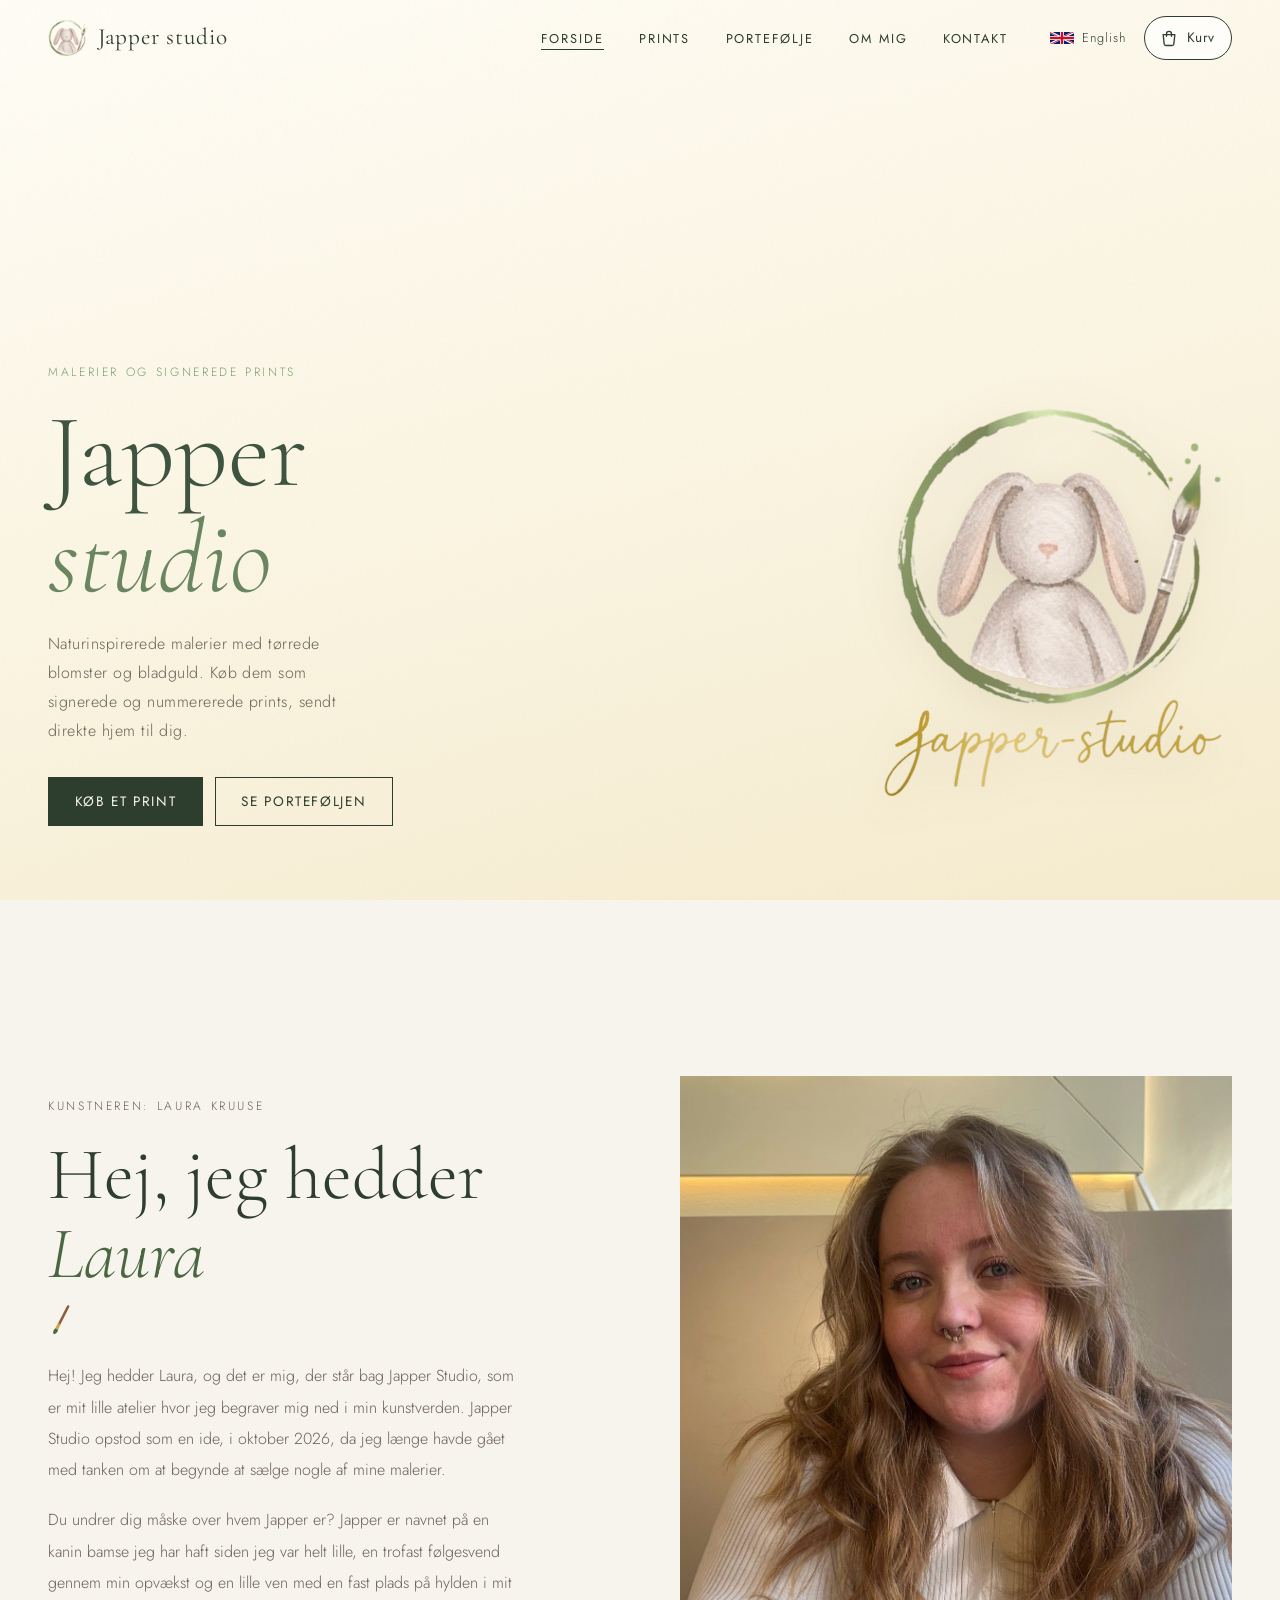
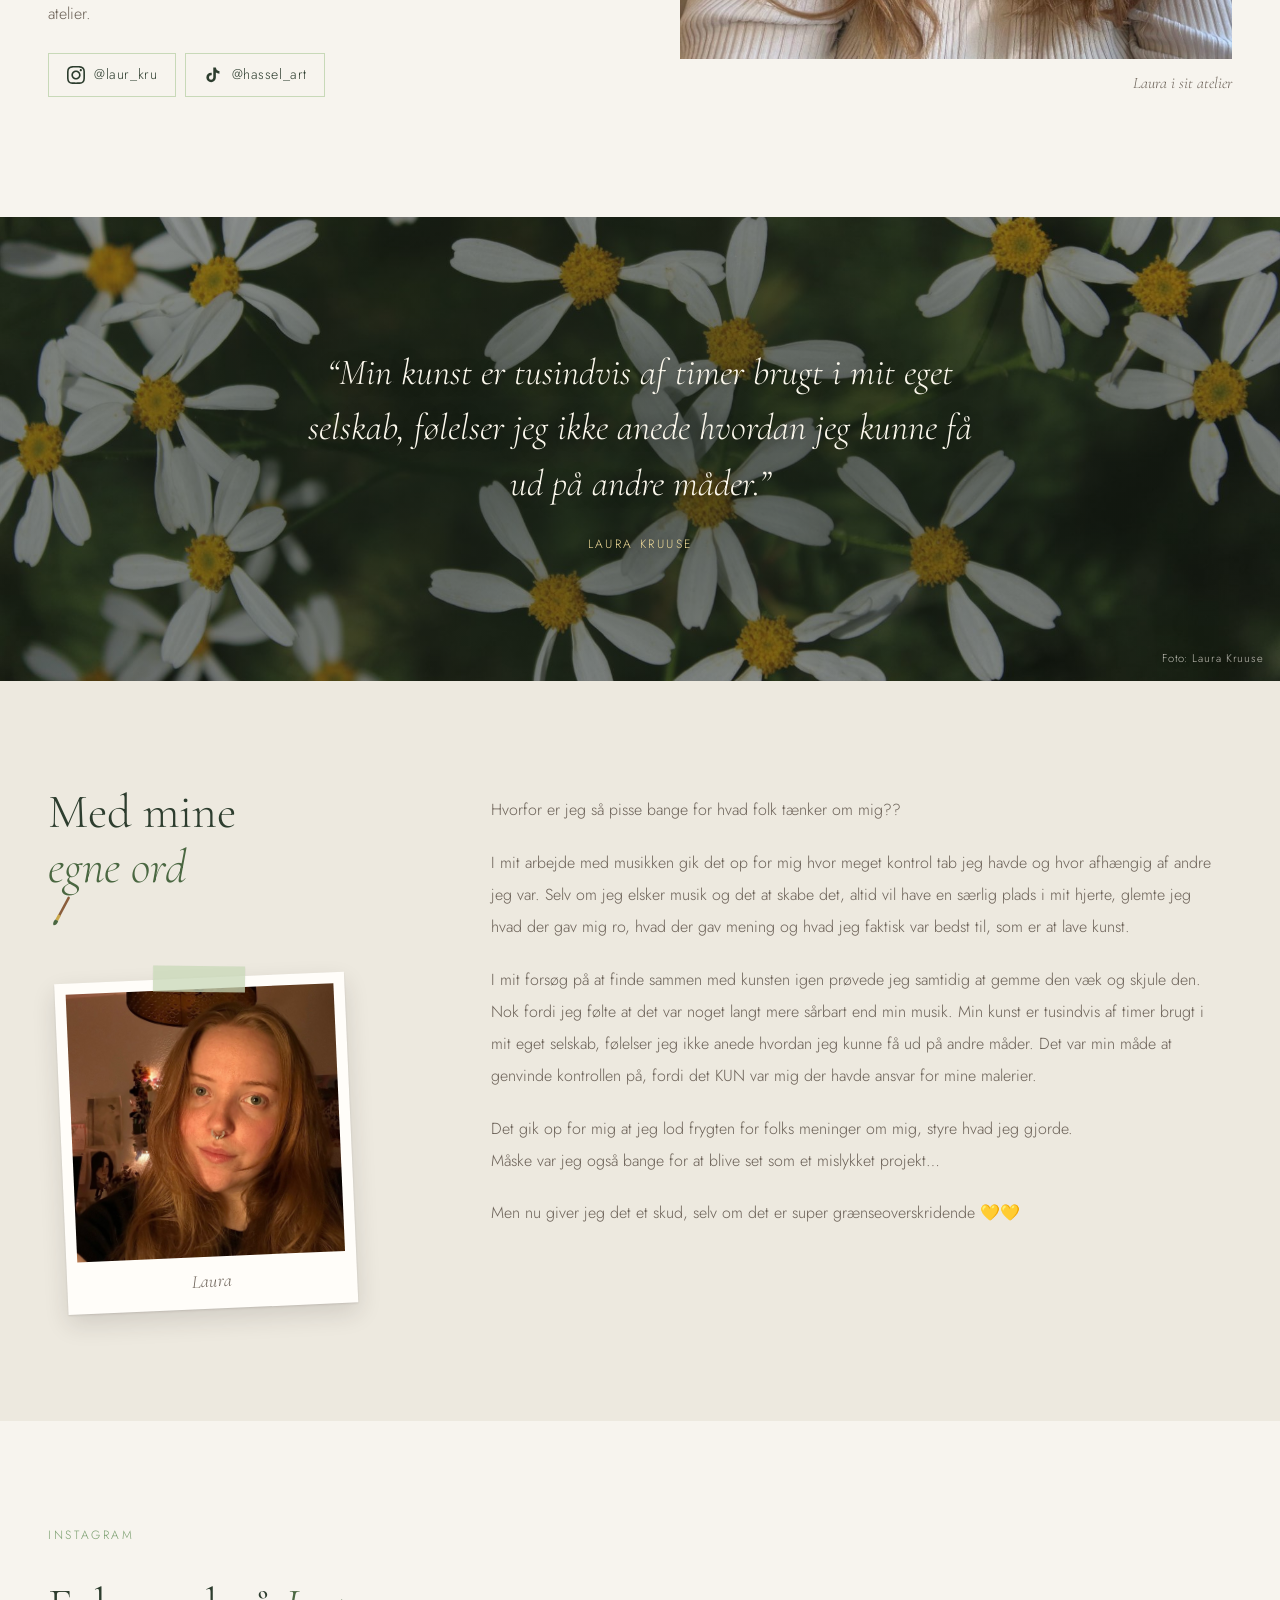
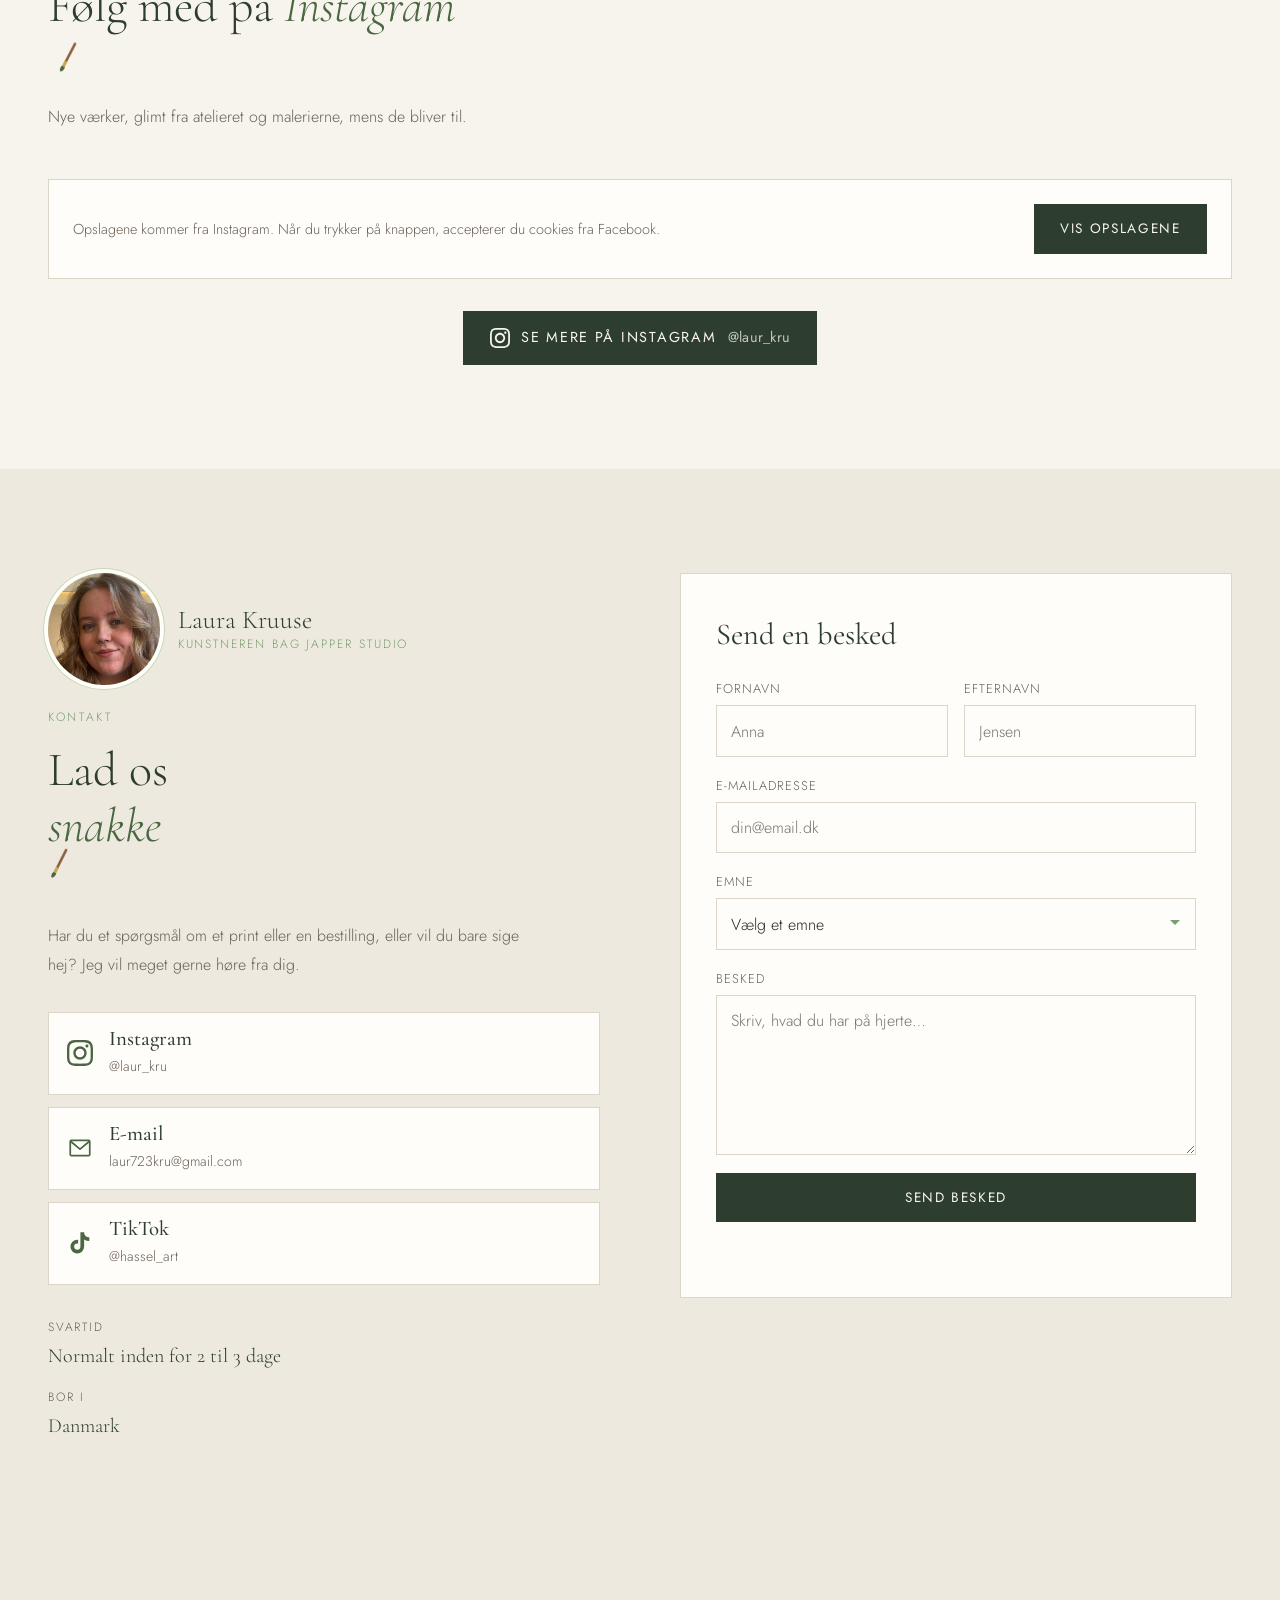
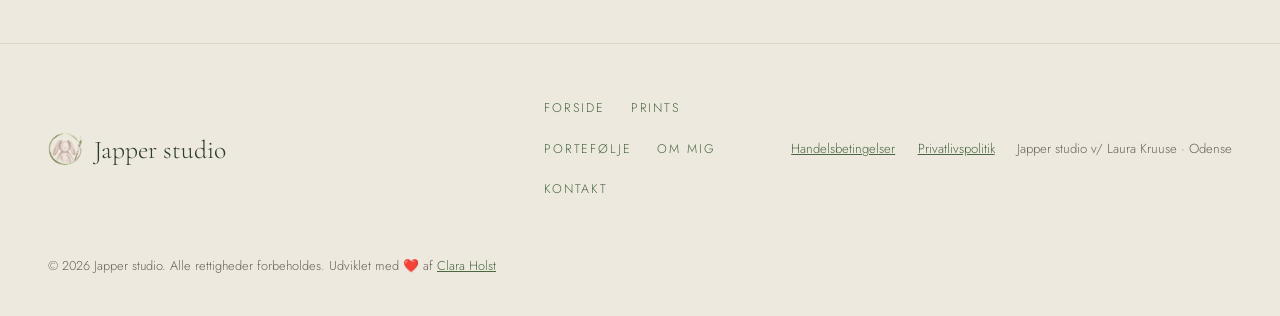
==== index.html @ d6897707 "email error handling" ====
<!DOCTYPE html>
<html lang="da">
<head>
  <meta charset="UTF-8">
  <meta name="viewport" content="width=device-width, initial-scale=1, viewport-fit=cover">
  <meta name="color-scheme" content="light only">
  <meta name="theme-color" content="#f7f4ee">
  <title>Japper studio | Malerier og prints</title>
  <meta name="description" content="Japper studio: malerier af Laura Kruuse. Køb et signeret og nummereret print i 50 × 70 cm.">
  <link rel="preconnect" href="https://fonts.googleapis.com">
  <link rel="preconnect" href="https://fonts.gstatic.com" crossorigin>
  <link href="https://fonts.googleapis.com/css2?family=Cormorant+Garamond:ital,wght@0,300;0,400;0,500;1,300;1,400&family=Jost:wght@300;400;500&display=swap" rel="stylesheet">
  <link rel="icon" type="image/png" sizes="32x32" href="images/general/favicon-32.png">
  <link rel="icon" type="image/png" sizes="192x192" href="images/general/favicon-192.png">
  <link rel="apple-touch-icon" href="images/general/apple-touch-icon.png">
  <link rel="stylesheet" href="css/style.css?v=20261124f">
  <script>
    // Parts that used to be on the front page now have their own page: send old links there
    (() => {
      const h = location.hash;
      if (h === "#prints" || h === "#soon") location.replace("prints.html" + (h === "#soon" ? h : ""));
      else if (/^#print-/.test(h)) location.replace("prints.html" + h);
      else if (h === "#atelier" || h === "#museet") location.replace("museum.html");
    })();
  </script>
</head>
<body data-title="meta.home">

<header class="site-nav on-hero">
  <div class="nav-inner">
    <a href="index.html#top" class="nav-logo"><img src="images/general/favicon-192.png" width="40" height="40" alt="">Japper studio</a>
    <nav data-i18n-aria="nav.main" aria-label="Hovedmenu">
      <ul class="nav-links" id="navLinks">
        <li><a href="index.html#top" aria-current="page" data-i18n="nav.home">Forside</a></li>
        <li data-auction><a href="auction.html" data-i18n="nav.auction">Auktion</a></li>
        <li><a href="prints.html" data-i18n="nav.prints">Prints</a></li>
        <li><a href="museum.html" data-i18n="nav.museum">Portefølje</a></li>
        <li><a href="index.html#om-mig" data-i18n="nav.about">Om mig</a></li>
        <li><a href="index.html#kontakt" data-i18n="nav.contact">Kontakt</a></li>
      </ul>
    </nav>
    <button class="lang-btn" type="button" aria-label="Switch to English"><span class="lang-short">EN</span></button>
    <button class="basket-btn" type="button" aria-haspopup="dialog"><span class="label" data-i18n="nav.basket">Kurv</span><span class="count">0</span><span class="sr-only" data-i18n="nav.items">varer i kurven</span></button>
    <button class="nav-toggle" type="button" aria-controls="navLinks" aria-expanded="false" data-i18n-aria="nav.menu" aria-label="Menu"><span></span><span></span><span></span></button>
  </div>
</header>

<main>
  <section class="hero" id="top">
    <div class="hero-bg"></div>
    <div class="wrap hero-content">
      <div class="hero-text">
      <p class="eyebrow" data-i18n="home.eyebrow">Malerier og signerede prints</p>
      <h1 class="hero-title">Japper<br><em>studio</em></h1>
      <p class="hero-sub" data-i18n="home.sub">Naturinspirerede malerier med tørrede blomster og bladguld. Tag et signeret print med hjem.</p>
      <div class="hero-actions">
        <a class="btn light" href="prints.html" data-i18n="home.ctaPrints">Køb et print</a>
        <a class="btn line" href="auction.html" data-auction data-i18n="home.ctaAuction">Se auktionen</a>
        <a class="btn line" href="museum.html" data-i18n="home.ctaMuseum">Se porteføljen</a>
      </div>
      <p class="hero-price" id="hero-price"></p>
      </div>
      <img class="hero-logo" src="images/general/japper-logo-hero-1040.png" srcset="images/general/japper-logo-hero-560.png 560w, images/general/japper-logo-hero-1040.png 1040w" sizes="(min-width: 900px) 400px, 180px" width="1040" height="1184" alt="Japper studio" fetchpriority="high">
    </div>
  </section>

  <section class="block tint" aria-labelledby="teaser-eyebrow" data-auction>
    <div class="wrap">
      <p class="eyebrow" id="teaser-eyebrow" data-i18n="teaser.eyebrow">Auktion</p>
      <div class="teaser" id="teaser"><p class="lede">…</p></div>
    </div>
  </section>

  <!-- The prints shop, "Processen" and "Kommer snart" are on prints.html; the sketches hang in museum.html -->

  <!-- About me -->
  <section class="block" id="om-mig" aria-labelledby="about-h">
    <div class="wrap about-hero">
      <div class="reveal">
        <p class="eyebrow" data-i18n="about.eyebrow">Kunstneren: Laura Kruuse</p>
        <h2 class="h-display" id="about-h" data-i18n-html="about.h">Hej, jeg hedder<br><em>Laura</em></h2>
        <p data-i18n="about.p1">Hej! Jeg hedder Laura, og det er mig, der står bag Japper Studio.</p>
        <p data-i18n="about.p2">Du undrer dig måske over hvem Japper er?</p>
        <div class="social-row" data-auto></div>
      </div>
      <figure class="reveal">
        <div class="art"><img src="images/general/laura.jpg" width="1400" height="1230" alt="Laura Kruuse" loading="lazy" decoding="async" onerror="this.parentNode.classList.add('noimg')"><div class="ph">Laura</div></div>
        <figcaption data-i18n="about.caption">Laura i sit atelier</figcaption>
      </figure>
    </div>
  </section>

  <div class="pull-quote has-photo">
    <img class="pq-photo" src="images/general/flowers-b-2000.jpg" srcset="images/general/flowers-b-1000.jpg 1000w, images/general/flowers-b-2000.jpg 2000w" sizes="100vw" width="2000" height="1333" alt="" loading="lazy" decoding="async">
    <div class="wrap">
      <blockquote><span data-i18n="quote"></span><cite>Laura Kruuse</cite></blockquote>
    </div>
    <p class="pq-credit" data-i18n="quote.photo">Foto: Laura Kruuse</p>
  </div>

  <section class="block tint">
    <div class="wrap story-grid reveal">
      <div class="story-side">
        <h2 class="h-section" data-i18n-html="story.h">Med mine<br><em>egne ord</em></h2>
        <figure class="story-photo">
          <img src="images/general/pfp%20laura.jpg" width="1080" height="1080" alt="Laura Kruuse" loading="lazy" decoding="async">
          <figcaption>Laura</figcaption>
        </figure>
      </div>
      <div class="story">
        <p data-i18n="story.p1"></p>
        <p data-i18n="story.p2"></p>
        <p data-i18n="story.p3"></p>
        <p data-i18n-html="story.p4"></p>
        <p data-i18n="story.p5"></p>
      </div>
    </div>
  </section>

  <!-- Instagram carousel. Nothing is loaded from Instagram until the visitor says yes. -->
  <section class="block" id="instagram" aria-labelledby="ig-h">
    <div class="wrap">
      <div class="sec-head">
        <p class="eyebrow">Instagram</p>
        <h2 class="h-section" id="ig-h" data-i18n-html="ig.h">Følg med på <em>Instagram</em></h2>
        <p class="lede" data-i18n="ig.p">Nye værker, glimt fra atelieret og malerierne, mens de bliver til.</p>
      </div>
      <div class="ig-gate" id="ig-gate">
        <p data-i18n="ig.gate">Opslagene kommer fra Instagram. Når du trykker på knappen, accepterer du cookies fra Facebook.</p>
        <button class="btn" type="button" id="ig-load" data-i18n="ig.load">Vis opslagene</button>
      </div>
      <div class="ig-carousel" id="ig-carousel" hidden>
        <button class="ig-nav prev" type="button" data-ig="-1" data-i18n-aria="museum.prev" aria-label="Forrige"><svg viewBox="0 0 24 24" fill="none" stroke="currentColor" stroke-width="2" aria-hidden="true"><path d="m15 5-7 7 7 7"/></svg></button>
        <div class="ig-track" id="ig-track" tabindex="0"></div>
        <button class="ig-nav next" type="button" data-ig="1" data-i18n-aria="museum.next" aria-label="Næste"><svg viewBox="0 0 24 24" fill="none" stroke="currentColor" stroke-width="2" aria-hidden="true"><path d="m9 5 7 7-7 7"/></svg></button>
      </div>
      <!-- Shown instead of the carousel when the browser or an ad blocker stops Instagram -->
      <div class="ig-gate" id="ig-blocked" hidden>
        <p data-i18n="ig.blocked">Opslagene kunne ikke vises her, fordi din browser eller en annonceblokering stopper indhold fra Instagram. Du kan se dem direkte på Instagram.</p>
      </div>
      <div class="ig-profile"><a class="btn ig-btn" id="ig-profile" href="#" target="_blank" rel="noopener"></a></div>
    </div>
  </section>

  <!-- Contact -->
  <section class="block tint" id="kontakt" aria-labelledby="contact-h">
    <div class="wrap contact-grid">
      <div>
        <div class="contact-person">
          <img class="avatar" src="images/general/laura-avatar.jpg" width="400" height="400" alt="Laura Kruuse" loading="lazy">
          <p class="contact-name">Laura Kruuse<span data-i18n="contact.role">Kunstneren bag Japper studio</span></p>
        </div>
        <p class="eyebrow" data-i18n="contact.eyebrow">Kontakt</p>
        <h2 class="h-section" id="contact-h" data-i18n-html="contact.h">Lad os<br><em>snakke</em></h2>
        <p class="lede" style="margin:1.2rem 0 2rem" data-i18n="contact.p">Har du et spørgsmål om et print eller en bestilling, eller vil du bare sige hej? Jeg vil meget gerne høre fra dig.</p>
        <div class="contact-links" id="contact-links"></div>
        <dl class="facts">
          <div><dt data-i18n="contact.response">Svartid</dt><dd data-i18n="contact.responseV">Normalt inden for 2 til 3 dage</dd></div>
          <div><dt data-i18n="contact.based">Bor i</dt><dd data-i18n="contact.basedV">Danmark</dd></div>
        </dl>
      </div>

      <div>
        <form class="contact-form" id="contact-form" novalidate>
          <h3 class="form-title" data-i18n="form.h">Send en besked</h3>
          <div class="row-2">
            <label class="field"><span data-i18n="form.fname">Fornavn</span><input name="fname" autocomplete="given-name" data-i18n-ph="form.fnamePh" placeholder="Anna" required></label>
            <label class="field"><span data-i18n="form.lname">Efternavn</span><input name="lname" autocomplete="family-name" data-i18n-ph="form.lnamePh" placeholder="Jensen"></label>
          </div>
          <label class="field"><span data-i18n="form.email">E-mailadresse</span><input name="email" type="email" inputmode="email" autocomplete="email" data-i18n-ph="email.ph" placeholder="din@email.dk" required></label>
          <label class="field"><span data-i18n="form.subject">Emne</span>
            <span class="select-wrap"><select name="subject">
              <option value="" data-i18n="form.pick">Vælg et emne</option>
              <option value="print" data-i18n="form.print">Spørgsmål om et print</option>
              <option value="auction" data-auction data-i18n="form.auction">Spørgsmål om en auktion</option>
              <option value="commission" data-i18n="form.commission">Bestilling af et værk</option>
              <option value="collab" data-i18n="form.collab">Samarbejde</option>
              <option value="other" data-i18n="form.other">Andet</option>
            </select></span>
          </label>
          <label class="field"><span data-i18n="form.message">Besked</span><textarea name="message" rows="5" data-i18n-ph="form.messagePh" placeholder="Skriv, hvad du har på hjerte…" required></textarea></label>
          <button class="btn block" type="submit" data-i18n="form.send">Send besked</button>
          <p class="msg" id="form-msg" role="status"></p>
        </form>
        <div class="contact-form" id="form-done" hidden>
          <h3 class="form-title" data-i18n="form.sentH">Tak for din besked</h3>
          <p class="lede" data-i18n="form.sentP">Jeg vender tilbage inden for et par dage.</p>
        </div>
      </div>
    </div>
  </section>
</main>

<!-- Back to top: appears once the visitor reaches "Hej, jeg hedder Laura" -->
<a class="to-top" id="to-top" href="#top" data-i18n-aria="toTop" aria-label="Gå tilbage til start"><svg viewBox="0 0 32 32" aria-hidden="true">
  <!-- hand-drawn stem with a leaf, brush-stroke arrowhead and two paint dots (like the logo) -->
  <path class="stem" d="M16.4 27.5c-1.6-4.2 1.4-7.6.2-12.2-.4-1.9-.5-4.3-.4-7.6" fill="none" stroke="currentColor" stroke-width="1.9" stroke-linecap="round"/>
  <path class="head" d="M9.6 13.6c2.6-1.6 4.6-3.9 6.6-7.4M22.8 12.9c-2.7-1.4-4.8-3.4-6.6-6.7" fill="none" stroke="currentColor" stroke-width="2.1" stroke-linecap="round"/>
  <path class="leaf" d="M16.6 21.6c.9-3 3.1-4.6 6.2-4.9-.6 3.1-2.9 4.8-6.2 4.9z" fill="currentColor"/>
  <path class="vein" d="M17.4 20.8c1.4-1.4 2.7-2.4 4.4-3.3" fill="none" stroke="var(--green-pale)" stroke-width=".6" stroke-linecap="round"/>
  <path class="leaf" d="M16.1 25.4c-.9-2.3-2.7-3.5-5.1-3.6.6 2.3 2.4 3.6 5.1 3.6z" fill="currentColor" opacity=".75"/>
  <circle class="dot" cx="24.6" cy="8.4" r="1.15" fill="#b8902f"/>
  <circle class="dot" cx="26.4" cy="11.6" r=".7" fill="#b8902f"/>
</svg></a>

<footer class="site-footer">
  <div class="wrap">
    <div class="footer-logo"><img src="images/general/favicon-192.png" width="36" height="36" alt="">Japper studio</div>
    <ul class="footer-nav">
      <li><a href="index.html#top" data-i18n="nav.home">Forside</a></li>
      <li data-auction><a href="auction.html" data-i18n="nav.auction">Auktion</a></li>
      <li><a href="prints.html" data-i18n="nav.prints">Prints</a></li>
      <li><a href="museum.html" data-i18n="nav.museum">Portefølje</a></li>
      <li><a href="index.html#om-mig" data-i18n="nav.about">Om mig</a></li>
      <li><a href="index.html#kontakt" data-i18n="nav.contact">Kontakt</a></li>
    </ul>
    <p class="footer-legal"></p>
    <p class="footer-copy">© <span class="year">2026</span> Japper studio. <span data-i18n="footer.rights">Alle rettigheder forbeholdes.</span> <span class="footer-credit" data-i18n-html="footer.credit">Udviklet med ❤️ af <a href="https://azrae101.github.io/Portfolio/" target="_blank" rel="noopener">Clara Holst</a></span></p>
  </div>
</footer>

<script src="js/config.js?v=20261124f"></script>
<script src="js/i18n.js?v=20261124f"></script>
<script src="js/site.js?v=20261124f"></script>
<script>
let auctions = [];

/* ---------- Auction teaser (only while CONFIG.showAuction is on) ---------- */
async function loadAuctions() {
  try { auctions = (await api.auctions()).filter(a => artById(a.artwork_id)); }
  catch { auctions = null; }
  renderTeaser();
}
function renderTeaser() {
  if (!AUCTION) return;
  const box = $("#teaser");
  if (auctions === null) { box.innerHTML = `<p class="msg err">${t("err.load")}</p>`; return; }
  const a = featuredAuction(auctions);
  if (!a) { box.innerHTML = `<p class="lede">${t("status.none")}</p>`; return; }
  const w = artById(a.artwork_id), ph = auctionPhase(a);
  box.innerHTML = `${artHTML(w)}
    <div>
      <span class="status ${ph}">${esc(statusText(a))}</span>
      <h3>${esc(w.title)}</h3>
      <p class="lede">${t("teaser.text")}</p>
      <div class="now">
        <div><div class="amount-label">${amountLabel(a)}</div><div class="amount">${kr(a.top_bid || a.start_price)}</div><div class="bid-count">${bidCount(a)}</div></div>
        ${ph === "ended" ? "" : `<div><div class="amount-label">${t(ph === "soon" ? "clock.opensIn" : "clock.endsIn")}</div><div class="clock" id="t-clock">${clockHTML()}</div></div>`}
      </div>
      <a class="btn" href="auction.html?id=${esc(a.artwork_id)}">${t(ph === "live" ? "teaser.live" : "teaser.soon")}</a>
    </div>`;
  tickTeaser();
}
function tickTeaser() {
  const a = auctions && featuredAuction(auctions), c = $("#t-clock");
  if (!a || !c) return;
  const target = Date.parse(auctionPhase(a) === "soon" ? a.starts_at : a.ends_at);
  setClock(c, target);
  if (target <= Date.now() && !tickTeaser.busy) { tickTeaser.busy = true; loadAuctions().finally(() => tickTeaser.busy = false); }
}

/* ---------- Price under the intro ("Signerede prints fra 750 kr.") ---------- */
function renderHeroPrice() {
  const p = printsCache.length ? Math.min(...printsCache.map(x => x.price_signed)) : null;
  $("#hero-price").textContent = p ? t("hero.price", { p: kr(p) }) : "";
}
loadPrints().then(renderHeroPrice).catch(() => {});

/* ---------- Contact ---------- */
function renderLinks() {
  const c = CONFIG.contact;
  $("#contact-links").innerHTML = `
    <a class="contact-link" href="${esc(c.instagram.url)}" target="_blank" rel="noopener">${ICONS.instagram}<div><b>Instagram</b><span>${esc(c.instagram.handle)}</span></div></a>

    <a class="contact-link" href="mailto:${esc(c.email)}">${ICONS.email}<div><b>E-mail</b><span>${esc(c.email)}</span></div></a>
    <a class="contact-link" href="${esc(c.tiktok.url)}" target="_blank" rel="noopener">${ICONS.tiktok}<div><b>TikTok</b><span>${esc(c.tiktok.handle)}</span></div></a>`;
}
$("#contact-form").addEventListener("submit", async e => {
  e.preventDefault();
  const form = e.target, data = new FormData(form), msg = $("#form-msg"), btn = form.querySelector("button[type=submit]");
  msg.className = "msg err";
  if (!data.get("fname") || !validEmail(data.get("email")) || !data.get("message")) { msg.textContent = t("form.missing"); return; }
  const done = () => { form.hidden = true; $("#form-done").hidden = false; };
  if (CONFIG.formspreeEndpoint.includes("YOUR_FORM_ID")) { done(); return; }   // demo until Formspree is set up
  btn.disabled = true; msg.className = "msg"; msg.textContent = t("form.sending");
  try {
    const res = await fetch(CONFIG.formspreeEndpoint, { method: "POST", body: data, headers: { Accept: "application/json" } });
    if (!res.ok) throw new Error();
    done();
  } catch {
    msg.className = "msg err"; msg.textContent = t("form.fail", { e: CONFIG.contact.email }); btn.disabled = false;
  }
});

/* ---------- Instagram carousel (loads only after the visitor says yes) ---------- */
const IG_KEY = "lk-ig-ok";
function renderIgProfile() {
  const a = $("#ig-profile"), c = CONFIG.contact.instagram;
  a.href = c.url;
  a.innerHTML = `${ICONS.instagram}<span>${esc(t("ig.cta"))}</span><span class="ig-handle">${esc(c.handle)}</span>`;
}
function showInstagram() {
  if (!INSTAGRAM_POSTS.length) { $("#instagram").hidden = true; return; }
  $("#ig-gate").hidden = true; $("#ig-carousel").hidden = false;
  $("#ig-track").innerHTML = INSTAGRAM_POSTS.map(url => `
    <div class="ig-slide">
      <blockquote class="instagram-media" data-instgrm-captioned data-instgrm-permalink="${esc(url)}" data-instgrm-version="14">
        <a href="${esc(url)}" target="_blank" rel="noopener">${t("ig.view")}</a>
      </blockquote>
    </div>`).join("");
  $("#ig-blocked").hidden = true;
  // If a blocker stops Instagram, say so (with the profile button below) instead of showing an empty carousel
  const blocked = () => { $("#ig-carousel").hidden = true; $("#ig-blocked").hidden = false; };
  clearTimeout(showInstagram.check);
  showInstagram.check = setTimeout(() => {
    const shown = [...$$("#ig-track iframe")].some(f => f.offsetHeight > 100);
    if (!shown) blocked();
  }, 10000);
  if (window.instgrm) { window.instgrm.Embeds.process(); return; }
  const s = document.createElement("script");
  s.async = true; s.src = "https://www.instagram.com/embed.js";
  s.onerror = () => { clearTimeout(showInstagram.check); blocked(); };   // e.g. ERR_BLOCKED_BY_CLIENT
  document.body.appendChild(s);
}
$("#ig-load").addEventListener("click", () => { local.set(IG_KEY, true); showInstagram(); });
$("#ig-carousel").addEventListener("click", e => {
  const b = e.target.closest("[data-ig]"); if (!b) return;
  const track = $("#ig-track"), slide = track.querySelector(".ig-slide");
  const step = slide ? slide.getBoundingClientRect().width + parseFloat(getComputedStyle(track).columnGap || 0) : track.clientWidth;
  track.scrollBy({ left: step * +b.dataset.ig, behavior: matchMedia("(prefers-reduced-motion: reduce)").matches ? "auto" : "smooth" });
});
renderIgProfile();
if (!INSTAGRAM_POSTS.length) $("#instagram").hidden = true;
else if (local.get(IG_KEY, false)) showInstagram();

/* ---------- Menu links to a section: land on it, and stay there while content above it
   (Instagram posts, pictures) finishes loading and grows taller ---------- */
function goToSection(id, smooth) {
  const el = document.getElementById(id); if (!el) return;
  el.scrollIntoView({ behavior: smooth ? "smooth" : "auto", block: "start" });
  let userMoved = false;
  const stop = () => { userMoved = true; };
  ["wheel", "touchstart", "keydown"].forEach(ev => addEventListener(ev, stop, { once: true, passive: true }));
  const ro = new ResizeObserver(() => { if (!userMoved) el.scrollIntoView({ behavior: "auto", block: "start" }); });
  setTimeout(() => ro.observe(document.body), smooth ? 700 : 0);
  setTimeout(() => ro.disconnect(), 4000);
}
document.addEventListener("click", e => {
  const a = e.target.closest('a[href^="index.html#"], a[href^="#"]');
  if (!a || e.metaKey || e.ctrlKey || e.shiftKey) return;
  const id = a.getAttribute("href").split("#")[1];
  if (!id || !document.getElementById(id)) return;
  e.preventDefault();
  history.replaceState(null, "", "#" + id);
  goToSection(id, true);
});
if (location.hash.length > 1 && !/^#print-/.test(location.hash)) addEventListener("load", () => goToSection(location.hash.slice(1), false));

/* ---------- Menu follows the scroll: underline the section you are looking at ---------- */
(() => {
  const links = $$(".nav-links a[href^='index.html#']");
  const ids = links.map(a => a.hash.slice(1)).filter(id => document.getElementById(id));
  const mark = (id) => links.forEach(a => a.hash === "#" + id ? a.setAttribute("aria-current", "page") : a.removeAttribute("aria-current"));
  const spy = () => {
    const line = window.innerHeight * 0.35;
    let current = ids[0];
    ids.forEach(id => { if (document.getElementById(id).getBoundingClientRect().top <= line) current = id; });
    // At the very bottom the last section (contact) is the one being read
    if (window.innerHeight + window.scrollY >= document.documentElement.scrollHeight - 4) current = ids[ids.length - 1];
    mark(current);
  };
  window.addEventListener("scroll", spy, { passive: true });
  window.addEventListener("resize", spy);
  spy();
})();

document.addEventListener("lang:change", () => { renderTeaser(); renderHeroPrice(); renderLinks(); renderIgProfile(); });
document.addEventListener("prints:change", renderHeroPrice);
if (AUCTION) {
  loadAuctions();
  setInterval(tickTeaser, 1000);
  setInterval(loadAuctions, 30000);
}

/* ---------- Back to top: visible from "Hej, jeg hedder Laura" and further down ---------- */
(() => {
  const btn = $("#to-top"), about = $("#om-mig");
  if (!btn || !about) return;
  const update = () => btn.classList.toggle("show", about.getBoundingClientRect().top < innerHeight * 0.6);
  addEventListener("scroll", update, { passive: true });
  addEventListener("resize", update);
  update();
  btn.addEventListener("click", e => {
    e.preventDefault();
    const reduce = matchMedia("(prefers-reduced-motion: reduce)").matches;
    scrollTo({ top: 0, behavior: reduce ? "auto" : "smooth" });
    history.replaceState(null, "", location.pathname + location.search);
  });
})();
</script>
</body>
</html>
---- css/style.css ----
/* Laura Kruuse: shared styles for every page.
   Light theme only. Mobile first: base rules are for phones,
   larger screens are added with min-width media queries. */

*, *::before, *::after { box-sizing: border-box; margin: 0; padding: 0; }

:root {
  --ivory: #f7f4ee;
  --ivory-deep: #ede9df;
  --white: #fffdf9;
  --green-dark: #2d3d2e;
  --green-mid: #4a6741;
  --green-light: #7a9e6e;
  --green-pale: #c8d9b8;
  --warm-brown: #8a6d4b;
  --rose: #a4525f;
  --text: #2a2520;
  --text-muted: #6b6157;
  --line: #ddd6c8;
  --ok: #3d6b35;
  --err: #a33a2c;
  --serif: "Cormorant Garamond", Georgia, "Times New Roman", serif;
  --sans: "Jost", "Helvetica Neue", Arial, sans-serif;
  --nav-h: 64px;
  --gutter: 1.25rem;
  color-scheme: light only;
}

html {
  scroll-behavior: smooth;
  scroll-padding-top: calc(var(--nav-h) + 1rem + env(safe-area-inset-top, 0px));
  -webkit-text-size-adjust: 100%;
}
body {
  background: var(--ivory);
  color: var(--text);
  font-family: var(--sans);
  font-weight: 300;
  font-size: 1rem;
  line-height: 1.7;
  overflow-x: hidden;
  padding-bottom: env(safe-area-inset-bottom, 0px);
  -webkit-font-smoothing: antialiased;
}
img { max-width: 100%; display: block; }
a { color: inherit; }
button, input, select, textarea { font: inherit; color: inherit; }
:focus-visible { outline: 2px solid var(--green-mid); outline-offset: 3px; }
@media (prefers-reduced-motion: reduce) {
  *, *::before, *::after { animation: none !important; transition: none !important; }
  html { scroll-behavior: auto; }
  .reveal { opacity: 1 !important; transform: none !important; }
}
.wrap { width: min(1200px, 100% - 2 * var(--gutter)); margin-inline: auto; }
.sr-only { position: absolute; width: 1px; height: 1px; overflow: hidden; clip: rect(0 0 0 0); white-space: nowrap; }
em { font-style: italic; }

/* ---------- Navigation ---------- */
.site-nav {
  position: fixed; top: 0; left: 0; right: 0; z-index: 100;
  padding-top: env(safe-area-inset-top, 0px);
  background: rgba(247, 244, 238, 0.95);
  backdrop-filter: blur(12px); -webkit-backdrop-filter: blur(12px);
  border-bottom: 1px solid var(--green-pale);
  transition: background 0.4s, border-color 0.4s;
}
.site-nav.on-hero:not(.scrolled):not(.menu-open) { background: transparent; border-color: transparent; backdrop-filter: none; -webkit-backdrop-filter: none; }
.site-nav.on-hero:not(.scrolled):not(.menu-open) .nav-logo,
.site-nav.on-hero:not(.scrolled):not(.menu-open) .nav-links a { color: var(--ivory); }
.site-nav.on-hero:not(.scrolled):not(.menu-open) .nav-toggle span { background: var(--ivory); }
.nav-inner { height: var(--nav-h); display: flex; align-items: center; gap: 0.75rem; width: min(1300px, 100% - 2 * var(--gutter)); margin-inline: auto; }
.nav-logo { font-family: var(--serif); font-size: 1.45rem; font-weight: 400; letter-spacing: 0.04em; color: var(--green-dark); text-decoration: none; margin-right: auto; white-space: nowrap; }
.nav-links { list-style: none; }
.nav-links a { font-size: 0.8rem; font-weight: 400; letter-spacing: 0.15em; text-transform: uppercase; color: var(--green-dark); text-decoration: none; position: relative; padding-bottom: 2px; }
.nav-links a::after { content: ""; position: absolute; bottom: 0; left: 0; width: 0; height: 1px; background: currentColor; transition: width 0.3s; }
.nav-links a:hover::after, .nav-links a[aria-current="page"]::after { width: 100%; }

.basket-btn {
  display: inline-flex; align-items: center; gap: 0.5rem; min-height: 44px; min-width: 44px;
  background: var(--white); color: var(--green-dark); border: 1px solid var(--green-dark); border-radius: 999px;
  padding: 0 1rem 0 0.85rem; cursor: pointer; font-size: 0.85rem; font-weight: 400; letter-spacing: 0.04em;
  transition: background 0.25s, color 0.25s;
}
.basket-btn:hover { background: var(--ivory-deep); }
.basket-btn .bag { width: 20px; height: 20px; flex: none; }
.basket-btn.has-items { background: var(--green-dark); color: var(--ivory); }
.basket-btn .count { display: grid; place-items: center; min-width: 1.4rem; height: 1.4rem; padding: 0 0.35rem; border-radius: 999px;
  background: var(--green-pale); color: var(--green-dark); font-size: 0.75rem; font-weight: 500; line-height: 1; }
.basket-btn.bump { animation: bump 0.45s ease; }
@keyframes bump { 35% { transform: scale(1.12); } }
@media (max-width: 479px) {
  .basket-btn { padding: 0 0.7rem; }
}
.nav-toggle { display: flex; flex-direction: column; justify-content: center; gap: 5px; width: 44px; height: 44px; align-items: center; cursor: pointer; background: none; border: none; }
.nav-toggle span { width: 24px; height: 1.5px; background: var(--green-dark); transition: transform 0.3s, opacity 0.3s; }
.menu-open .nav-toggle span:nth-child(1) { transform: translateY(6.5px) rotate(45deg); }
.menu-open .nav-toggle span:nth-child(2) { opacity: 0; }
.menu-open .nav-toggle span:nth-child(3) { transform: translateY(-6.5px) rotate(-45deg); }

/* phone menu */
@media (max-width: 899px) {
  .nav-links {
    position: fixed; left: 0; right: 0; top: calc(var(--nav-h) + env(safe-area-inset-top, 0px));
    height: calc(100dvh - var(--nav-h) - env(safe-area-inset-top, 0px));
    background: var(--ivory); display: flex; flex-direction: column; gap: 0.25rem;
    padding: 1.5rem var(--gutter) calc(2rem + env(safe-area-inset-bottom, 0px));
    transform: translateX(100%); visibility: hidden; transition: transform 0.35s, visibility 0.35s;
    overflow-y: auto;
  }
  .menu-open .nav-links { transform: none; visibility: visible; }
  .nav-links a { display: block; font-family: var(--serif); text-transform: none; letter-spacing: 0.01em; font-size: 2rem; font-weight: 300; padding: 0.55rem 0; border-bottom: 1px solid var(--line); }
  .nav-links a::after { display: none; }
  .nav-links a[aria-current="page"] { color: var(--green-mid); font-style: italic; }
  .basket-btn .label { display: none; }
}
@media (min-width: 900px) {
  :root { --nav-h: 76px; --gutter: 3rem; }
  .nav-toggle { display: none; }
  .nav-links { display: flex; gap: 2.2rem; margin-right: 1.5rem; }
}
body.menu-locked { overflow: hidden; }

/* ---------- Shared type ---------- */
.eyebrow { font-size: 0.75rem; letter-spacing: 0.22em; text-transform: uppercase; color: var(--green-light); margin-bottom: 1rem; }
.h-display { font-family: var(--serif); font-weight: 300; line-height: 1.08; color: var(--green-dark); font-size: clamp(2.5rem, 9vw, 4.6rem); }
.h-section { font-family: var(--serif); font-weight: 300; line-height: 1.15; color: var(--green-dark); font-size: clamp(2rem, 6vw, 3rem); }
.h-section em, .h-display em { color: var(--green-mid); }
.lede { color: var(--text-muted); max-width: 56ch; font-size: 1rem; line-height: 1.85; }
.fineprint { font-size: 0.85rem; color: var(--text-muted); line-height: 1.7; max-width: 62ch; }

.page { padding-top: calc(var(--nav-h) + env(safe-area-inset-top, 0px)); }
.page-head { padding: 3rem 0 2.5rem; }
.page-head .lede { margin-top: 1rem; }
@media (min-width: 900px) { .page-head { padding: 5rem 0 3.5rem; } }

section.block { padding: 4rem 0; }
@media (min-width: 900px) { section.block { padding: 6.5rem 0; } }
.block.tint { background: var(--ivory-deep); }
.sec-head { display: grid; gap: 1rem; margin-bottom: 2.25rem; }
/* The description sits directly below the title on every screen size */
.sec-head .lede { max-width: 62ch; }
@media (min-width: 900px) { .sec-head { gap: 1.1rem; margin-bottom: 3rem; } }

/* ---------- Buttons ---------- */
.btn {
  display: inline-flex; align-items: center; justify-content: center; gap: 0.5rem;
  min-height: 48px; padding: 0.75rem 1.6rem; border: 1px solid var(--green-dark);
  background: var(--green-dark); color: var(--ivory); text-decoration: none; cursor: pointer;
  font-size: 0.85rem; font-weight: 400; letter-spacing: 0.12em; text-transform: uppercase;
  transition: background 0.25s, color 0.25s;
}
.btn:hover { background: var(--green-mid); border-color: var(--green-mid); }
.btn.line { background: transparent; color: var(--green-dark); }
.btn.line:hover { background: var(--green-dark); color: var(--ivory); }
.btn.light { background: var(--ivory); color: var(--green-dark); border-color: var(--ivory); }
.btn.light:hover { background: var(--green-pale); border-color: var(--green-pale); }
.btn[disabled] { opacity: 0.45; cursor: not-allowed; }
.btn.block { width: 100%; }
.text-link { color: var(--green-mid); text-decoration: none; border-bottom: 1px solid var(--green-pale); padding-bottom: 2px; font-size: 0.9rem; letter-spacing: 0.04em; }
.text-link:hover { border-color: var(--green-mid); }

/* ---------- Artwork frames and placeholders ---------- */
.art { position: relative; background: var(--green-pale); overflow: hidden; aspect-ratio: 3 / 4; }
.art img { width: 100%; height: 100%; object-fit: cover; }
.art .ph { position: absolute; inset: 0; display: none; place-items: center; text-align: center; padding: 1rem;
  font-family: var(--serif); font-style: italic; font-size: clamp(1.2rem, 4vw, 1.8rem); color: var(--green-dark);
  background: linear-gradient(150deg, #dfe8d3 0%, #a9c196 55%, #7a9e6e 100%); }
.art.noimg img { display: none; }
.art.noimg .ph { display: grid; }


/* ---------- Forms ---------- */
.field { display: grid; gap: 0.35rem; }
.field > span { font-size: 0.8rem; letter-spacing: 0.08em; text-transform: uppercase; color: var(--text-muted); }
.field input, .field textarea, .field select {
  width: 100%; min-height: 48px; padding: 0.7rem 0.85rem;
  font-size: 16px; /* 16px stops iPhone from zooming in on focus */
  background: var(--white); border: 1px solid var(--line); border-radius: 0; color: var(--text);
  -webkit-appearance: none; appearance: none;
}
.field textarea { min-height: 110px; resize: vertical; }
.field input:focus, .field textarea:focus, .field select:focus { outline: none; border-color: var(--green-mid); box-shadow: 0 0 0 3px rgba(74, 103, 65, 0.15); }
.row-2 { display: grid; gap: 1rem; }
@media (min-width: 560px) { .row-2 { grid-template-columns: 1fr 1fr; } }
.check { display: flex; gap: 0.7rem; align-items: flex-start; font-size: 0.9rem; color: var(--text-muted); line-height: 1.6; cursor: pointer; }
.check input { width: 20px; height: 20px; margin-top: 0.15rem; flex: none; accent-color: var(--green-mid); }
.msg { font-size: 0.95rem; min-height: 1.5em; }
/* "Did you mean …@gmail.com?" under the e-mail field (checkout) */
.email-hint { display: flex; flex-wrap: wrap; align-items: center; gap: 0.5rem 0.9rem; padding: 0.8rem 1rem; background: #fbf3e2; border: 1px solid #e6cf9a; font-size: 0.92rem; margin-top: -0.4rem; }
.email-hint:empty { display: none; }
.email-hint b { font-weight: 500; overflow-wrap: anywhere; }
.email-hint .btn { min-height: 40px; padding: 0 1rem; }

/* Town filled in from the postcode (checkout) */
.field input.auto, .field input[readonly] { background: var(--ivory); color: var(--green-dark); cursor: default; }
.zip-hint { min-height: 0; font-size: 0.88rem; }
.zip-hint:empty { display: none; }
.trust { list-style: none; display: grid; gap: 0.55rem; padding: 0.95rem 1rem; background: var(--ivory); border: 1px solid var(--line); }
.trust li { display: flex; align-items: flex-start; gap: 0.65rem; font-size: 0.88rem; line-height: 1.5; color: var(--text); }
.trust svg { width: 20px; height: 20px; flex: none; color: var(--green-mid); margin-top: 0.05rem; }
.captcha { min-height: 65px; font-size: 0.9rem; color: var(--err); }   /* room for the Turnstile box, so the form does not jump */
.msg.err { color: var(--err); }
.msg.ok { color: var(--ok); }
.inline-form { display: flex; flex-wrap: wrap; gap: 0.6rem; }
.inline-form input { flex: 1 1 200px; min-height: 48px; padding: 0.7rem 0.85rem; font-size: 16px; border: 1px solid var(--line); background: var(--white); border-radius: 0; }
.inline-form .btn { flex: 0 0 auto; }
@media (max-width: 419px) { .inline-form .btn { flex: 1 1 100%; } }

/* ---------- Countdown ---------- */
.clock { display: flex; gap: clamp(0.6rem, 3vw, 1.2rem); }
.clock div { text-align: center; min-width: 2.4ch; }
.clock b { display: block; font-family: var(--serif); font-weight: 400; font-size: clamp(2rem, 9vw, 2.8rem); line-height: 1; color: var(--green-dark); font-variant-numeric: lining-nums tabular-nums; }
.clock small { font-size: 0.7rem; letter-spacing: 0.12em; text-transform: uppercase; color: var(--text-muted); }

.status { display: inline-flex; align-items: center; gap: 0.5rem; font-size: 0.8rem; letter-spacing: 0.15em; text-transform: uppercase; color: var(--rose); }
.status::before { content: ""; width: 0.5rem; height: 0.5rem; border-radius: 50%; background: currentColor; }
.status.live::before { animation: pulse 1.8s ease-in-out infinite; }
.status.soon { color: var(--warm-brown); }
.status.ended { color: var(--text-muted); }
@keyframes pulse { 50% { opacity: 0.25; } }

/* ---------- Home hero ---------- */
.hero { position: relative; min-height: 100svh; display: flex; align-items: flex-end; overflow: hidden; }
.hero-bg { position: absolute; inset: 0; background: linear-gradient(160deg, #dcbcab 0%, #c6998a 45%, #9c6b5f 100%); }
.hero-bg::after { content: ""; position: absolute; inset: 0; opacity: 0.4;
  background-image: url("data:image/svg+xml,%3Csvg viewBox='0 0 400 400' xmlns='http://www.w3.org/2000/svg'%3E%3Cfilter id='n'%3E%3CfeTurbulence type='fractalNoise' baseFrequency='0.65' numOctaves='3' stitchTiles='stitch'/%3E%3C/filter%3E%3Crect width='100%25' height='100%25' filter='url(%23n)' opacity='0.08'/%3E%3C/svg%3E"); }
.hero::before { content: ""; position: absolute; inset: 0; z-index: 1; pointer-events: none; background: linear-gradient(90deg, rgba(90,45,35,0.30), rgba(90,45,35,0.04)); }
.hero-content { position: relative; z-index: 2; padding-bottom: calc(3.5rem + env(safe-area-inset-bottom, 0px)); padding-top: calc(var(--nav-h) + 2rem); }
.hero .eyebrow { color: #fbeee6; animation: fadeUp 0.8s 0.2s both; }
.hero-title { font-family: var(--serif); font-weight: 300; line-height: 1.02; color: var(--ivory); font-size: clamp(3.4rem, 15vw, 6.5rem); animation: fadeUp 0.8s 0.35s both; }
.hero-title em { color: #fbeee6; }
.hero-sub { margin-top: 1.2rem; color: rgba(247, 244, 238, 0.92); max-width: 34ch; line-height: 1.8; letter-spacing: 0.03em; animation: fadeUp 0.8s 0.5s both; }
.hero-actions { display: flex; flex-wrap: wrap; gap: 0.75rem; margin-top: 2rem; animation: fadeUp 0.8s 0.65s both; }
.hero-actions .btn.line { color: var(--ivory); border-color: rgba(247,244,238,0.7); }
.hero-actions .btn.line:hover { background: var(--ivory); color: var(--green-dark); }
@media (max-width: 479px) { .hero-actions .btn { flex: 1 1 100%; } }
@keyframes fadeUp { from { opacity: 0; transform: translateY(20px); } to { opacity: 1; transform: none; } }

/* ---------- About strip (home) ---------- */
.split { display: grid; gap: 2.5rem; align-items: center; }
@media (min-width: 900px) { .split { grid-template-columns: 1fr 1fr; gap: 5rem; } }
.split p { color: var(--text-muted); line-height: 1.9; margin-bottom: 1rem; max-width: 56ch; }
.about-frame { position: relative; }
.about-frame .art { aspect-ratio: 4 / 5; }
.about-frame .art img { object-position: 50% 30%; }
.about-frame::after { content: ""; position: absolute; width: 45%; height: 45%; right: -0.75rem; bottom: -0.75rem; border: 1px solid var(--green-light); z-index: -1; }
.social-row { display: flex; flex-wrap: wrap; gap: 0.6rem; margin-top: 1.5rem; }
.social-pill { display: inline-flex; align-items: center; gap: 0.6rem; min-height: 44px; padding: 0.5rem 1.1rem; border: 1px solid var(--green-pale); color: var(--green-dark); text-decoration: none; font-size: 0.88rem; letter-spacing: 0.04em; transition: background 0.25s, color 0.25s; }
.social-pill:hover { background: var(--green-dark); color: var(--ivory); border-color: var(--green-dark); }
.social-pill svg { width: 18px; height: 18px; flex: none; }

/* ---------- Auction teaser (home) ---------- */
.teaser { display: grid; gap: 2rem; background: var(--white); border: 1px solid var(--line); padding: 1.25rem; }
@media (min-width: 760px) { .teaser { grid-template-columns: minmax(0, 0.9fr) minmax(0, 1.1fr); gap: 3rem; padding: 2rem; align-items: center; } }
.teaser h3 { font-family: var(--serif); font-weight: 400; font-size: clamp(2.2rem, 8vw, 3.4rem); letter-spacing: 0.04em; color: var(--green-dark); line-height: 1.05; margin: 0.6rem 0 1rem; }
.teaser .now { display: flex; flex-wrap: wrap; gap: 1.5rem 2.5rem; align-items: flex-end; padding: 1.2rem 0; border-block: 1px solid var(--line); margin-bottom: 1.5rem; }
.amount-label { font-size: 0.75rem; letter-spacing: 0.15em; text-transform: uppercase; color: var(--text-muted); }
.amount { font-family: var(--serif); font-size: clamp(2rem, 8vw, 2.6rem); line-height: 1.1; color: var(--green-dark); }

/* ---------- Painting and sketch grids ---------- */
.paint-grid { display: grid; gap: 2.5rem; }
@media (min-width: 700px) { .paint-grid { grid-template-columns: 1fr 1fr; gap: 3rem; } }
@media (min-width: 1100px) { .paint-grid { grid-template-columns: repeat(3, 1fr); gap: 2.5rem; align-items: start; } }
.paint-card { background: none; border: 0; text-align: left; cursor: pointer; display: grid; gap: 1rem; padding: 0; }
.paint-card .art { transition: transform 0.4s; box-shadow: 0 18px 40px -24px rgba(45, 61, 46, 0.45); }
.paint-card:hover .art { transform: translateY(-4px); }
.paint-card h3 { font-family: var(--serif); font-weight: 400; font-size: 1.8rem; letter-spacing: 0.05em; color: var(--green-dark); line-height: 1.1; }
.paint-card p { font-size: 0.9rem; color: var(--text-muted); }

/* "Fra atelieret": every sketch sits on the same white paper mat, so the cards are all one size
   whatever the shape of the picture (nothing is cropped, nothing ends up huge or tiny).
   Two columns on phones and tablets, four on desktop. */
.sketch-grid { display: grid; grid-template-columns: repeat(2, minmax(0, 1fr)); gap: 2rem 1rem; }
@media (min-width: 1000px) { .sketch-grid { grid-template-columns: repeat(4, minmax(0, 1fr)); gap: 2.5rem 1.75rem; } }
.sketch-card { min-width: 0; background: none; border: 0; padding: 0; text-align: left; cursor: zoom-in; display: flex; flex-direction: column; color: inherit; font: inherit; }
.sketch-mat {
  aspect-ratio: 4 / 5; display: grid; place-items: center; padding: 9%; contain: size; /* the picture can never stretch the mat */
  background: var(--white); border: 1px solid var(--line);
  box-shadow: 0 1px 0 rgba(255, 255, 255, 0.8) inset, 0 18px 36px -26px rgba(45, 61, 46, 0.5);
  transition: transform 0.4s, box-shadow 0.4s;
}
.sketch-mat img { max-width: 100%; max-height: 100%; min-width: 0; min-height: 0; width: auto; height: auto; object-fit: contain; box-shadow: 0 6px 16px -8px rgba(42, 37, 32, 0.45); }
.sketch-card:hover .sketch-mat, .sketch-card:focus-visible .sketch-mat { transform: translateY(-5px); box-shadow: 0 1px 0 rgba(255, 255, 255, 0.8) inset, 0 26px 44px -24px rgba(45, 61, 46, 0.55); }
.sketch-card:focus-visible { outline: none; }
.sketch-card:focus-visible .sketch-mat { outline: 2px solid var(--green-mid); outline-offset: 4px; }
.sketch-info { display: grid; gap: 0.25rem; margin-top: 1rem; }
.sketch-no { font-size: 0.72rem; letter-spacing: 0.22em; color: var(--green-light); }
.sketch-card .sketch-title { font-family: var(--serif); font-weight: 400; font-size: 1.25rem; color: var(--green-dark); line-height: 1.2; }
.sketch-card .sketch-medium { font-size: 0.72rem; letter-spacing: 0.14em; text-transform: uppercase; color: var(--warm-brown); }
.sketch-card .sketch-desc { font-size: 0.88rem; line-height: 1.65; color: var(--text-muted); margin-top: 0.35rem; }
@media (max-width: 599px) { .sketch-card .sketch-title { font-size: 1.1rem; } .sketch-card .sketch-desc { font-size: 0.82rem; } }
.sketch-more { margin-top: 2.75rem; display: flex; flex-wrap: wrap; align-items: center; gap: 0.75rem 1.5rem; padding-top: 1.75rem; border-top: 1px solid var(--line); }
.sketch-more p { color: var(--text-muted); font-size: 0.92rem; }

/* ---------- Coming soon ---------- */
.soon-grid { display: grid; gap: 2.5rem; }
@media (min-width: 800px) { .soon-grid { grid-template-columns: repeat(3, 1fr); gap: 2.5rem; } }
.soon-item { border-top: 1px solid var(--green-light); padding-top: 1.4rem; display: grid; gap: 0.75rem; align-content: start; }
.soon-item h3 { font-family: var(--serif); font-weight: 400; font-size: 1.6rem; color: var(--green-dark); line-height: 1.15; }
.soon-item p { color: var(--text-muted); font-size: 0.95rem; }
.soon-tag { font-size: 0.72rem; letter-spacing: 0.18em; text-transform: uppercase; color: var(--warm-brown); }

/* ---------- Auction page ---------- */
.auction-grid { display: grid; gap: 2rem; padding-bottom: 4rem; }
@media (min-width: 900px) { .auction-grid { grid-template-columns: minmax(0, 1fr) minmax(0, 1fr); gap: 4.5rem; align-items: start; padding-bottom: 6rem; } }
.auction-art { margin: 0 calc(-1 * var(--gutter)); }
.auction-art figcaption { padding: 0.75rem var(--gutter) 0; font-family: var(--serif); font-style: italic; color: var(--text-muted); font-size: 1rem; }
@media (min-width: 900px) { .auction-art { margin: 0; position: sticky; top: calc(var(--nav-h) + 2rem); } .auction-art figcaption { padding-inline: 0; } }
.art-title { font-family: var(--serif); font-weight: 400; font-size: clamp(2.8rem, 12vw, 4.8rem); letter-spacing: 0.04em; line-height: 1; color: var(--green-dark); margin: 0.7rem 0 1rem; }
.art-meta { color: var(--text-muted); font-size: 0.95rem; }
.art-desc { margin-top: 1rem; line-height: 1.85; max-width: 58ch; }
.bid-now { display: grid; gap: 1.5rem; padding: 1.4rem 0; margin: 2rem 0 1.5rem; border-block: 1px solid var(--line); }
@media (min-width: 520px) { .bid-now { grid-template-columns: 1fr auto; align-items: end; } }
.bid-count { font-size: 0.9rem; color: var(--text-muted); }
.clock-label { font-size: 0.75rem; letter-spacing: 0.15em; text-transform: uppercase; color: var(--text-muted); margin-bottom: 0.4rem; }

.you { padding: 0.85rem 1rem; border-left: 3px solid var(--ok); background: var(--white); margin-bottom: 1.4rem; font-size: 0.95rem; }
.you.outbid { border-color: var(--rose); }

.bid-form { display: grid; gap: 1rem; }
.amount-field { position: relative; }
.amount-field input { font-family: var(--serif) !important; font-size: 1.5rem !important; padding-right: 3.6rem !important; }
.amount-field .unit { position: absolute; right: 0.9rem; bottom: 0.85rem; font-size: 0.85rem; color: var(--text-muted); }
.quick { display: flex; gap: 0.5rem; flex-wrap: wrap; }
.chip { min-height: 40px; padding: 0 1rem; border: 1px solid var(--line); background: var(--white); cursor: pointer; font-size: 0.9rem; }
.chip:hover { border-color: var(--green-mid); }

.history { margin-top: 2.5rem; }
.history h2 { font-family: var(--serif); font-weight: 400; font-size: 1.5rem; color: var(--green-dark); margin-bottom: 0.5rem; }
.history ol { list-style: none; }
.history li { display: flex; justify-content: space-between; gap: 1rem; padding: 0.7rem 0; border-bottom: 1px solid var(--line); font-size: 0.95rem; }
.history li:first-child .amt { color: var(--green-mid); font-weight: 500; }
.history .when { display: block; font-size: 0.8rem; color: var(--text-muted); }
.history .empty { color: var(--text-muted); }

.switcher { display: grid; gap: 0.6rem; margin-top: 2.5rem; }
.auction-switcher { margin-top: 1.5rem; }
@media (min-width: 520px) { .switcher { grid-template-columns: 1fr 1fr; } }
.switcher button { display: grid; text-align: left; gap: 0.15rem; border: 1px solid var(--line); background: var(--white); padding: 0.8rem 1rem; cursor: pointer; min-height: 56px; }
.switcher button[aria-pressed="true"] { border-color: var(--green-dark); box-shadow: inset 0 0 0 1px var(--green-dark); }
.switcher b { font-family: var(--serif); font-weight: 500; font-size: 1.2rem; color: var(--green-dark); }
.switcher span { font-size: 0.82rem; color: var(--text-muted); }

.how { display: grid; gap: 1.8rem; counter-reset: step; }
@media (min-width: 800px) { .how { grid-template-columns: repeat(4, 1fr); gap: 2rem; } }
.how li { list-style: none; counter-increment: step; }
.how li::before { content: counter(step); display: block; font-family: var(--serif); font-size: 2.4rem; color: var(--green-light); line-height: 1; margin-bottom: 0.5rem; }
.how h3 { font-family: var(--serif); font-weight: 400; font-size: 1.3rem; color: var(--green-dark); margin-bottom: 0.4rem; }
.how p { font-size: 0.92rem; color: var(--text-muted); }

/* ---------- Prints page ---------- */
.print-grid { display: grid; gap: 3.5rem; }
@media (min-width: 760px) { .print-grid { grid-template-columns: 1fr 1fr; gap: 3rem; } }
@media (min-width: 1100px) { .print-grid { grid-template-columns: repeat(3, 1fr); gap: 2.5rem; } }
.print-card .frame { background: linear-gradient(180deg, #efebe2 0%, #e6e0d3 100%); padding: clamp(0.9rem, 3.5vw, 1.4rem) clamp(1rem, 4.5vw, 1.6rem) clamp(1.1rem, 4vw, 1.7rem); margin-bottom: 1.4rem; }

/* Framed print mockup. The paper sits in the frame's opening, measured from frame.png */
.mock { position: relative; aspect-ratio: 574 / 788; max-width: 460px; margin-inline: auto; }
.mock-frame { position: absolute; inset: 0; width: 100%; height: 100%; pointer-events: none; filter: drop-shadow(0 14px 18px rgba(42, 37, 32, 0.28)); }
.mock-paper { position: absolute; left: 7.6%; right: 7.6%; top: 5.3%; bottom: 5.4%; background: #fbfaf6;
  padding: 9% 8%; display: grid; place-items: center; box-shadow: inset 0 0 12px rgba(42, 37, 32, 0.12); }
.mock-paper img { width: 100%; height: 100%; object-fit: contain; }
.mock-paper .ph { display: none; font-family: var(--serif); font-style: italic; color: var(--green-dark); font-size: 1.3rem; }
.mock-paper.noimg img { display: none; }
.mock-paper.noimg .ph { display: block; }
.print-card h2 { font-family: var(--serif); font-weight: 400; font-size: 2rem; letter-spacing: 0.05em; color: var(--green-dark); line-height: 1.1; }
.print-card .stock { font-size: 0.9rem; color: var(--text-muted); margin: 0.3rem 0 1.1rem; }
.print-card .stock.low { color: var(--rose); }
.variant { display: grid; grid-template-columns: 1fr 1fr; border: 1px solid var(--line); margin-bottom: 0.9rem; background: var(--white); }
.variant label { display: grid; gap: 0.15rem; padding: 0.8rem 0.9rem; cursor: pointer; position: relative; font-size: 0.85rem; min-height: 64px; align-content: center; }
.variant label + label { border-left: 1px solid var(--line); }
.variant input { position: absolute; opacity: 0; pointer-events: none; }
.variant b { font-family: var(--serif); font-weight: 500; font-size: 1.3rem; }
.variant label:has(input:checked) { background: var(--green-dark); color: var(--ivory); }
.variant label:has(input:focus-visible) { outline: 2px solid var(--green-mid); outline-offset: -4px; }
.buy-row { display: flex; gap: 0.6rem; }
.qty { display: flex; border: 1px solid var(--line); background: var(--white); }
.qty button { width: 44px; min-height: 48px; background: none; border: 0; cursor: pointer; font-size: 1.2rem; }
.qty output { min-width: 2ch; display: grid; place-items: center; font-weight: 500; }
.buy-row .btn { flex: 1; }
.note-box { margin-top: 3rem; padding: 1.4rem; background: var(--ivory-deep); display: grid; gap: 0.5rem; }
/* Daily limit on prints.html: a small line when few are left, a clear box when sold out for today */
.day-box { margin: -1rem 0 2.2rem; padding: 0.8rem 1.1rem; border-left: 3px solid var(--warm-brown, #a0784e); background: var(--white); font-size: 0.95rem; color: var(--text); }
.day-box.out { padding: 1.3rem 1.4rem; border-left-color: var(--rose); display: grid; gap: 0.4rem; }
.day-box h2 { font-family: var(--serif); font-weight: 400; font-size: 1.6rem; color: var(--green-dark); }
.day-box.out p { color: var(--text-muted); max-width: 62ch; }
.qty button[disabled] { opacity: 0.35; cursor: not-allowed; }
.note-box h3 { font-family: var(--serif); font-weight: 400; font-size: 1.4rem; color: var(--green-dark); }
.note-box p { color: var(--text-muted); font-size: 0.95rem; }

/* ---------- Painting viewer (home) ---------- */
.viewer { border: 0; padding: 0; margin: auto; width: min(1000px, 100%); max-width: 100%; max-height: 100dvh; background: var(--ivory); color: var(--text); }
.viewer::backdrop { background: rgba(42, 37, 32, 0.6); }
.viewer-inner { display: grid; }
@media (min-width: 800px) { .viewer { max-height: 90dvh; } .viewer-inner { grid-template-columns: 1fr 1fr; } }
/* In the viewer the whole picture is always visible */
.viewer .art { aspect-ratio: auto !important; background: var(--ivory-deep); display: grid; place-items: center; }
.viewer .art img { width: 100%; height: auto; max-height: 62dvh; object-fit: contain; }
@media (min-width: 800px) { .viewer .art { height: 100%; min-height: 60dvh; } .viewer .art img { max-height: 90dvh; } }
.viewer .info { padding: 1.5rem var(--gutter) calc(2rem + env(safe-area-inset-bottom, 0px)); display: grid; gap: 1rem; align-content: start; }
@media (min-width: 800px) { .viewer .info { padding: 2.5rem; overflow-y: auto; max-height: 90dvh; } }
.viewer h2 { font-family: var(--serif); font-weight: 400; font-size: 2.4rem; letter-spacing: 0.05em; color: var(--green-dark); line-height: 1.05; }
.viewer p { color: var(--text-muted); line-height: 1.85; }
.viewer .actions { display: grid; gap: 0.6rem; margin-top: 0.5rem; }
.close-x { position: absolute; top: calc(0.5rem + env(safe-area-inset-top, 0px)); right: 0.5rem; z-index: 2; width: 44px; height: 44px; border: 0; border-radius: 50%; background: rgba(247, 244, 238, 0.92); font-size: 1.6rem; line-height: 1; cursor: pointer; color: var(--green-dark); }

/* ---------- Basket drawer ---------- */
.drawer { border: 0; padding: 0; margin: 0 0 0 auto; height: 100dvh; max-height: 100dvh; width: min(480px, 100%); max-width: 100%; background: var(--ivory); color: var(--text); }
.drawer::backdrop { background: rgba(42, 37, 32, 0.5); }
.drawer-inner { display: flex; flex-direction: column; height: 100%; }
.drawer-head { display: flex; justify-content: space-between; align-items: center; padding: calc(0.75rem + env(safe-area-inset-top, 0px)) var(--gutter) 0.75rem; border-bottom: 1px solid var(--line); }
@media (min-width: 900px) { .drawer-head, .drawer-body { padding-inline: 1.6rem; } }
.drawer-head h2 { font-family: var(--serif); font-weight: 400; font-size: 1.9rem; color: var(--green-dark); }
.drawer-head .close-x { position: static; background: none; }
.drawer-body { flex: 1; overflow-y: auto; -webkit-overflow-scrolling: touch; padding: 1.25rem var(--gutter) calc(1.5rem + env(safe-area-inset-bottom, 0px)); display: grid; gap: 1.25rem; align-content: start;
  grid-auto-rows: max-content; }   /* rows always as tall as their content, also when the drawer is taller than the screen
                                      (otherwise a message with min-height shrinks to one line and runs into the button below) */
.line-item { display: grid; grid-template-columns: 54px 1fr auto; gap: 0.9rem; align-items: center; padding-bottom: 1rem; border-bottom: 1px solid var(--line); }
.line-item .art { box-shadow: 0 0 0 4px var(--white), 0 0 0 5px var(--line); margin: 5px; }
.line-item .art .ph { font-size: 0.7rem; padding: 0.2rem; }
.line-item b { font-family: var(--serif); font-weight: 500; font-size: 1.15rem; color: var(--green-dark); letter-spacing: 0.04em; }
.line-item small { display: block; color: var(--text-muted); font-size: 0.82rem; line-height: 1.5; }
.link-btn { background: none; border: 0; color: var(--text-muted); text-decoration: underline; cursor: pointer; font-size: 0.85rem; min-height: 44px; padding: 0 0.25rem; }
fieldset { border: 0; display: grid; gap: 0.5rem; }
legend { font-size: 0.8rem; letter-spacing: 0.08em; text-transform: uppercase; color: var(--text-muted); margin-bottom: 0.4rem; }
/* Delivery address: street, then postcode (narrow) and town side by side */
fieldset.address { gap: 0.9rem; }
.row-zip { display: grid; grid-template-columns: 6.5rem 1fr; gap: 1rem; }
.radio { display: flex; gap: 0.7rem; align-items: center; min-height: 52px; padding: 0.6rem 0.9rem; border: 1px solid var(--line); background: var(--white); cursor: pointer; font-size: 0.95rem; }
.radio:has(input:checked) { border-color: var(--green-dark); box-shadow: inset 0 0 0 1px var(--green-dark); }
.radio input { width: 18px; height: 18px; accent-color: var(--green-mid); flex: none; }
.radio .price { margin-left: auto; color: var(--text-muted); font-size: 0.88rem; white-space: nowrap; }
.totals { display: grid; gap: 0.3rem; font-size: 0.95rem; }
.totals div { display: flex; justify-content: space-between; }
.totals .grand { font-family: var(--serif); font-size: 1.5rem; color: var(--green-dark); padding-top: 0.6rem; border-top: 1px solid var(--line); }
.pay-box { background: var(--white); border: 1px solid var(--line); padding: 1.25rem; display: grid; gap: 1rem; }
.pay-box h3 { font-family: var(--serif); font-weight: 400; font-size: 1.7rem; color: var(--green-dark); line-height: 1.15; }
.pay-row { display: grid; grid-template-columns: 1fr auto; gap: 0.15rem 1rem; align-items: center; padding: 0.6rem 0; border-bottom: 1px solid var(--line); }
.pay-row:last-child { border-bottom: 0; }
.pay-row dt { grid-column: 1 / -1; font-size: 0.75rem; letter-spacing: 0.12em; text-transform: uppercase; color: var(--text-muted); }
.pay-row dd { font-family: var(--serif); font-size: 1.4rem; color: var(--green-dark); }
.copy { min-height: 36px; padding: 0 0.9rem; border: 1px solid var(--line); background: var(--ivory); cursor: pointer; font-size: 0.82rem; }
.pay-row dd.pay-msg { font-family: var(--sans); font-size: 1rem; line-height: 1.4; overflow-wrap: anywhere; }
.pay-items { list-style: none; display: grid; gap: 0.2rem; font-size: 0.95rem; }
.pay-steps { padding-left: 1.2rem; display: grid; gap: 0.3rem; font-size: 0.95rem; }
.order-status { font-size: 0.72rem; letter-spacing: 0.1em; text-transform: uppercase; padding: 0.25rem 0.55rem; border: 1px solid currentColor; color: var(--warm-brown); white-space: nowrap; justify-self: start; }
.order-status.paid, .order-status.shipped { color: var(--ok); }
.order-status.expired, .order-status.cancelled { color: var(--err); }
#pay-msg:empty, #cancel-msg:empty { display: none; }
/* "Annullér ordren": small and quiet under the buttons, with a yes/no step */
.pay-cancel { display: grid; gap: 0.6rem; justify-items: center; text-align: center; padding-top: 0.2rem; }
.pay-cancel .fineprint { max-width: 36ch; }
.pay-cancel-actions { display: grid; grid-template-columns: 1fr 1fr; gap: 0.6rem; width: 100%; }
.totals .split { font-size: 0.95rem; color: var(--green-dark); }
.totals .split:last-child { color: var(--text-muted); }
.pay-rest { padding: 0.7rem 0.9rem; background: var(--ivory); border-left: 3px solid var(--green-mid); font-size: 0.95rem; }
.my-orders { display: grid; gap: 1rem; margin-top: 2rem; }
.my-orders h3 { font-family: var(--serif); font-weight: 400; font-size: 1.4rem; color: var(--green-dark); }
.line-item.order-item { grid-template-columns: 1fr auto auto; }

/* ---------- Contact page ---------- */
.contact-grid { display: grid; gap: 3rem; padding-bottom: 4rem; }
@media (min-width: 900px) { .contact-grid { grid-template-columns: 1fr 1fr; gap: 5rem; padding-bottom: 6rem; } }
.contact-links { display: grid; gap: 0.75rem; }
.contact-link { display: flex; align-items: center; gap: 1rem; min-height: 72px; padding: 0.9rem 1.1rem; background: var(--white); border: 1px solid var(--line); text-decoration: none; transition: border-color 0.25s; }
.contact-link:hover { border-color: var(--green-mid); }
.contact-link svg { width: 26px; height: 26px; flex: none; color: var(--green-mid); }
.contact-link b { display: block; font-family: var(--serif); font-weight: 500; font-size: 1.3rem; color: var(--green-dark); line-height: 1.2; }
.contact-link span { font-size: 0.88rem; color: var(--text-muted); word-break: break-word; }
.facts { margin-top: 2rem; display: grid; gap: 0.9rem; }
.facts div { display: grid; gap: 0.1rem; }
.facts dt { font-size: 0.75rem; letter-spacing: 0.15em; text-transform: uppercase; color: var(--text-muted); }
.facts dd { font-family: var(--serif); font-size: 1.25rem; color: var(--green-dark); }
.contact-form { display: grid; gap: 1.1rem; background: var(--white); border: 1px solid var(--line); padding: 1.25rem; align-content: start; }
@media (min-width: 900px) { .contact-form { padding: 2.2rem; } }
.contact-form h2 { font-family: var(--serif); font-weight: 400; font-size: 1.9rem; color: var(--green-dark); }
.select-wrap { position: relative; }
.select-wrap::after { content: ""; position: absolute; right: 1rem; bottom: 1.25rem; border: 5px solid transparent; border-top-color: var(--green-light); pointer-events: none; }

/* ---------- About page ---------- */
.about-hero { display: grid; gap: 2.5rem; padding: 2.5rem 0 1rem; }
@media (min-width: 900px) { .about-hero { grid-template-columns: 1fr 1fr; gap: 5rem; align-items: end; padding-top: 4.5rem; } }
.about-hero p { color: var(--text-muted); line-height: 1.95; margin-top: 1.2rem; max-width: 52ch; }
.about-hero .art { aspect-ratio: 3 / 4; }
.about-hero .art img { object-position: 24% 45%; }
.about-hero figcaption { margin-top: 0.7rem; text-align: right; font-family: var(--serif); font-style: italic; color: var(--text-muted); }
.story { max-width: 680px; margin-inline: auto; }
.story p { color: var(--text-muted); line-height: 2; margin-top: 1.3rem; }
/* "Med mine egne ord": heading and a taped-up photo of Laura beside the text */
.story-grid { display: grid; gap: 2rem; }
.story-grid .story { max-width: 720px; margin: 0; }
.story-grid .story p:first-child { margin-top: 0; }
.story-photo {
  position: relative; width: min(260px, 70%); margin: 1.6rem 0 0.5rem 0.4rem;
  background: var(--white); padding: 0.7rem 0.7rem 0; transform: rotate(-2.5deg); transform-origin: 50% 0;   /* hangs from the tape */
  box-shadow: 0 1px 2px rgba(42, 37, 32, 0.12), 0 10px 24px rgba(42, 37, 32, 0.14);
  transition: box-shadow 0.4s ease;
}
/* On hover it sways gently from the tape, like the sketches on the board in the portfolio */
@keyframes photo-sway {
  0%, 100% { transform: rotate(-2.5deg); }
  25% { transform: rotate(-0.3deg); }
  75% { transform: rotate(-4.7deg); }
}
@media (hover: hover) and (prefers-reduced-motion: no-preference) {
  .story-photo:hover { animation: photo-sway 1.8s ease-in-out infinite; box-shadow: 0 2px 4px rgba(42, 37, 32, 0.12), 0 16px 32px rgba(42, 37, 32, 0.18); }
}
.story-photo img { display: block; width: 100%; height: auto; aspect-ratio: 1 / 1; object-fit: cover; object-position: 50% 40%; }
.story-photo figcaption { padding: 0.55rem 0 0.75rem; text-align: center; font-family: var(--serif); font-style: italic; font-size: 1.15rem; color: var(--text-muted); }
/* A strip of washi tape holding the photo */
.story-photo::before {
  content: ""; position: absolute; top: -12px; left: 50%; width: 92px; height: 26px; transform: translateX(-50%) rotate(3deg);
  background: rgba(200, 217, 184, 0.75); box-shadow: 0 1px 2px rgba(42, 37, 32, 0.08);
}
@media (min-width: 900px) {
  .story-grid { grid-template-columns: minmax(240px, 0.75fr) 1.5fr; gap: 4.5rem; align-items: start; }
  .story-side { position: sticky; top: calc(var(--nav-h) + 2rem); }
  .story-photo { width: min(290px, 100%); margin-top: 2.2rem; }
  .story-grid .story { padding-top: 0.6rem; }
}
.pull-quote { background: linear-gradient(180deg, #fbf5e2 0%, #f5ebcd 100%); padding: 4rem 0; text-align: center; }
@media (min-width: 900px) { .pull-quote { padding: 6rem 0; } }
.pull-quote blockquote { font-family: var(--serif); font-style: italic; font-weight: 300; font-size: clamp(1.5rem, 5.5vw, 2.3rem); line-height: 1.5; color: var(--green-dark); max-width: 700px; margin-inline: auto; }
.pull-quote cite { display: block; margin-top: 1.5rem; font-family: var(--sans); font-style: normal; font-size: 0.75rem; letter-spacing: 0.2em; text-transform: uppercase; color: var(--warm-brown); }
.steps { display: grid; gap: 2rem; margin-top: 2.5rem; counter-reset: step; }
@media (min-width: 800px) { .steps { grid-template-columns: repeat(3, 1fr); gap: 3rem; } }
.steps li { list-style: none; counter-increment: step; }
.steps li::before { content: "0" counter(step); display: block; font-family: var(--serif); font-size: 3rem; color: var(--green-pale); line-height: 1; margin-bottom: 0.7rem; }
.steps h3 { font-family: var(--serif); font-weight: 400; font-size: 1.35rem; color: var(--green-dark); margin-bottom: 0.5rem; }
.steps p { color: var(--text-muted); font-size: 0.95rem; line-height: 1.85; }
.center { text-align: center; }
.center .lede { margin-inline: auto; }
.center .social-row { justify-content: center; }

/* ---------- Footer ---------- */
.site-footer { background: var(--ivory-deep); border-top: 1px solid var(--line); padding: 3rem 0 calc(2.5rem + env(safe-area-inset-bottom, 0px)); }
.site-footer .wrap { display: grid; gap: 1.6rem; }
@media (min-width: 900px) { .site-footer .wrap { grid-template-columns: auto 1fr auto; align-items: center; gap: 3rem; } }
.footer-logo { font-family: var(--serif); font-size: 1.6rem; color: var(--green-dark); }
.footer-nav { list-style: none; display: flex; flex-wrap: wrap; gap: 0.4rem 1.6rem; }
.footer-nav a { font-size: 0.78rem; letter-spacing: 0.15em; text-transform: uppercase; color: var(--green-mid); text-decoration: none; display: inline-block; padding: 0.4rem 0; }
.footer-nav a:hover { color: var(--green-dark); }
.footer-copy { font-size: 0.8rem; color: var(--text-muted); }
.footer-credit a { color: var(--green-mid); }
.footer-credit a:hover { color: var(--green-dark); }
.footer-legal { display: flex; flex-wrap: wrap; align-items: center; gap: 0.3rem 1.4rem; font-size: 0.82rem; color: var(--text-muted); }
.footer-legal a { color: var(--green-mid); padding: 0.3rem 0; }
.footer-legal a:hover { color: var(--green-dark); }
.fineprint a { color: var(--green-dark); }

/* ---------- Terms and privacy (betingelser.html) ---------- */
.legal { padding-bottom: 4rem; }
.legal .page-head, .legal-sec, .legal-updated { max-width: 760px; }
.legal-toc { display: flex; flex-wrap: wrap; gap: 0.5rem; margin-top: 1.6rem; }
.legal-toc a { min-height: 42px; display: inline-flex; align-items: center; padding: 0 1rem; border: 1px solid var(--line); border-radius: 999px; background: var(--white); color: var(--green-dark); text-decoration: none; font-size: 0.88rem; }
.legal-toc a:hover { border-color: var(--green-mid); }
.legal-sec { padding: 2.4rem 0 0.6rem; border-top: 1px solid var(--line); scroll-margin-top: calc(var(--nav-h) + 1rem); }
.legal-sec h2 { font-family: var(--serif); font-weight: 400; font-size: clamp(1.9rem, 5vw, 2.4rem); color: var(--green-dark); line-height: 1.15; margin-bottom: 1rem; }
.legal-sec h3 { font-family: var(--serif); font-weight: 500; font-size: 1.35rem; color: var(--green-dark); margin: 1.6rem 0 0.4rem; }
.legal-sec p, .legal-sec li, .legal-sec td, .legal-sec th { font-size: 0.97rem; line-height: 1.75; }
.legal-sec p + p { margin-top: 0.7rem; }
.legal-sec ol, .legal-sec ul { padding-left: 1.3rem; display: grid; gap: 0.35rem; }
.legal-sec a { color: var(--green-dark); }
.legal-form { margin-top: 1.8rem; padding: 1.2rem 1.3rem; background: var(--white); border: 1px dashed var(--line); }
.legal-form h3 { margin-top: 0; }
.legal-table { width: 100%; border-collapse: collapse; margin-top: 0.4rem; }
.legal-table th, .legal-table td { text-align: left; vertical-align: top; padding: 0.6rem 0.7rem 0.6rem 0; border-bottom: 1px solid var(--line); }
.legal-table th { font-size: 0.72rem; letter-spacing: 0.12em; text-transform: uppercase; color: var(--text-muted); font-weight: 500; }
/* On phones each row becomes a small card, so nothing scrolls sideways */
@media (max-width: 640px) {
  .legal-table thead { display: none; }
  .legal-table tr { display: grid; gap: 0.2rem; padding: 0.8rem 0; border-bottom: 1px solid var(--line); }
  .legal-table td { padding: 0; border: 0; }
  .legal-table td:first-child { font-weight: 500; color: var(--green-dark); }
}
.legal-updated { margin-top: 2.4rem; }

/* ---------- Toast and reveal ---------- */
.toast { position: fixed; left: 50%; bottom: calc(1.2rem + env(safe-area-inset-bottom, 0px)); transform: translateX(-50%); z-index: 300;
  background: var(--green-dark); color: var(--ivory); padding: 0.75rem 1.3rem; font-size: 0.92rem; opacity: 0; pointer-events: none; transition: opacity 0.25s; max-width: calc(100% - 2rem); text-align: center; }
.toast.show { opacity: 1; pointer-events: auto; }
.toast { display: flex; align-items: center; gap: 1rem; width: max-content; text-align: left; }
.toast span { flex: 1; }
.toast-action { flex: none; min-height: 36px; padding: 0 0.9rem; background: var(--ivory); color: var(--green-dark); border: 0; cursor: pointer; font-size: 0.85rem; letter-spacing: 0.04em; }
.reveal { opacity: 0; transform: translateY(24px); transition: opacity 0.8s, transform 0.8s; }
.reveal.visible { opacity: 1; transform: none; }

.demo-bar { background: var(--green-pale); color: var(--green-dark); font-size: 0.85rem; padding: 0.6rem 0; }
.demo-bar .wrap { display: flex; flex-wrap: wrap; gap: 0.5rem 1rem; align-items: center; justify-content: space-between; }
.demo-bar button { background: none; border: 1px solid currentColor; padding: 0.2rem 0.8rem; cursor: pointer; font-size: 0.8rem; min-height: 32px; }

/* ---------- Language switch ---------- */
.lang-btn {
  display: inline-flex; align-items: center; gap: 0.45rem; min-height: 44px; min-width: 44px;
  padding: 0 0.7rem; background: transparent; border: 1px solid var(--line); cursor: pointer;
  font-size: 0.8rem; letter-spacing: 0.08em; color: var(--green-dark); white-space: nowrap;
}
.lang-btn:hover { border-color: var(--green-mid); }
.lang-btn .flag { display: block; width: 24px; height: 16px; overflow: hidden; box-shadow: 0 0 0 1px rgba(0,0,0,0.12); flex: none; }
.lang-btn .flag svg { width: 100%; height: 100%; display: block; }
.lang-btn .lang-long { display: none; }
@media (min-width: 900px) { .lang-btn .lang-long { display: inline; } .lang-btn .lang-short { display: none; } }
.site-nav.on-hero:not(.scrolled):not(.menu-open) .lang-btn { color: var(--ivory); border-color: rgba(247,244,238,0.5); }
@media (max-width: 380px) { .lang-btn .lang-short { display: none; } .nav-logo { font-size: 1.25rem; } }
.teaser .lede { margin-bottom: 1.25rem; }

/* Laura's photo on the contact page */
.avatar { width: 88px; height: 88px; border-radius: 50%; object-fit: cover; margin-bottom: 1.2rem; box-shadow: 0 0 0 4px var(--white), 0 0 0 5px var(--green-pale); }
@media (min-width: 900px) { .avatar { width: 112px; height: 112px; } }

/* Six menu items: keep them on one line on smaller desktops */
.nav-links a { white-space: nowrap; }
@media (min-width: 900px) and (max-width: 1199px) {
  .nav-links { gap: 1.25rem; margin-right: 0.5rem; }
  .nav-links a { letter-spacing: 0.1em; }
  .lang-btn .lang-long { display: none; }
  .lang-btn .lang-short { display: inline; }
}

[hidden] { display: none !important; }
/* Only one print type (signed and numbered): shown as a price line, not a choice */
.variant.single { grid-template-columns: 1fr auto; align-items: center; gap: 1rem; padding: 0.8rem 0.9rem; min-height: 64px; font-size: 0.85rem; }

/* ---------- One-page front page ---------- */
.hero-price { margin-top: 1.1rem; font-size: 0.85rem; letter-spacing: 0.08em; color: rgba(247, 244, 238, 0.85); animation: fadeUp 0.8s 0.75s both; }
.print-card h3 { font-family: var(--serif); font-weight: 400; font-size: 2rem; letter-spacing: 0.05em; color: var(--green-dark); line-height: 1.1; }
.print-card .print-desc { font-size: 0.92rem; color: var(--text-muted); line-height: 1.7; margin: 0.5rem 0 1.1rem; }
.print-card .frame-btn { display: block; width: 100%; border: 0; cursor: zoom-in; font: inherit; color: inherit; }
.print-card .frame-btn:focus-visible { outline-offset: -4px; }
.variant.single span { display: grid; gap: 0.1rem; }
.variant.single small { font-size: 0.78rem; color: var(--text-muted); }
.contact-form .form-title { font-family: var(--serif); font-weight: 400; font-size: 1.9rem; color: var(--green-dark); }
#prints, #kontakt { scroll-margin-top: calc(var(--nav-h) + env(safe-area-inset-top, 0px)); }
/* (sketch text sizes: see "Fra atelieret" above) */

/* Print cards: the description takes the spare room, so the price and the
   buy buttons always line up at the bottom, however long each text is */
.print-card { display: flex; flex-direction: column; }
.print-card .print-desc { flex: 1 0 auto; }

/* "Om mig": on desktop the photo is exactly as tall as the text beside it */
@media (min-width: 900px) {
  .about-hero { align-items: stretch; }
  .about-hero figure { display: flex; flex-direction: column; }
  .about-hero .art { aspect-ratio: auto; flex: 1 1 0; min-height: 320px; }
}

/* Japper studio logo in the menu */
.nav-logo { display: inline-flex; align-items: center; gap: 0.6rem; }
.nav-logo img { width: 40px; height: 40px; flex: none; }
@media (max-width: 479px) { .nav-logo { gap: 0.45rem; } .nav-logo img { width: 34px; height: 34px; } }
@media (max-width: 380px) { .nav-logo img { width: 30px; height: 30px; } }

/* ---------- Museum teaser on the front page ---------- */
.museum-cta { background: var(--ivory-deep); padding: 4rem 0; overflow: hidden; }
@media (min-width: 900px) { .museum-cta { padding: 6rem 0; } }
.mcta { display: grid; gap: 2.5rem; align-items: center; }
@media (min-width: 900px) { .mcta { grid-template-columns: minmax(0, 0.9fr) minmax(0, 1.1fr); gap: 4rem; } }
.museum-cta .eyebrow { color: var(--green-light); }
.museum-cta .h-section { color: var(--green-dark); }
.museum-cta .h-section em { color: var(--green-mid); }
.museum-cta .lede { margin: 1.1rem 0 1.8rem; }
/* the wall: paintings and the visitor are side by side, so the visitor never covers a painting */
/* A small copy of the real portfolio: green wall with ceiling light, dark wooden frames,
   a cream-on-green wall label, a visitor, and the oak floor */
.mcta-wall {
  --floor: 24%;
  position: relative; display: flex; align-items: flex-end; justify-content: center; gap: clamp(0.7rem, 2vw, 1.4rem);
  padding: 2.4rem clamp(1rem, 3vw, 2.2rem) 0; text-decoration: none; overflow: hidden;
  background:
    radial-gradient(ellipse 60% 55% at 45% 0%, rgba(255, 250, 240, 0.13), transparent 72%),
    linear-gradient(to bottom, #3f4c3e 0, #364235 55%, #2e392e 100%);
  box-shadow: 0 24px 50px -30px rgba(30, 40, 30, 0.6);
}
/* oak floor and the dark skirting board */
.mcta-wall::after {
  content: ""; position: absolute; left: 0; right: 0; bottom: 0; height: var(--floor); z-index: 0;
  background:
    linear-gradient(to bottom, #242d24 0, #242d24 5px, rgba(0,0,0,0.3) 5px, rgba(0,0,0,0) 30%),
    linear-gradient(to bottom, rgba(30,20,12,0.05), rgba(30,20,12,0.32)),
    url("../images/general/floor-oak.jpg?v=5") 0 0 / auto 100% repeat-x;
}
.mcta-frames { position: relative; z-index: 1; display: flex; align-items: center; gap: clamp(0.7rem, 2vw, 1.4rem); margin-bottom: calc(var(--floor) + 1.6rem); }
.mcta-frame { display: block; padding: clamp(4px, 0.7vw, 7px);
  background: linear-gradient(180deg, #4a3728, #33261c);
  box-shadow: 0 14px 24px rgba(0, 0, 0, 0.45), inset 0 1px 0 rgba(255,255,255,0.12); }
.mcta-frame img { display: block; height: clamp(90px, 12vw, 165px); width: auto; max-width: none; }
.mcta-label {
  align-self: center; display: grid; gap: 0.25rem; padding: 0.7rem 0.8rem; min-width: 0;
  background: rgba(20, 28, 20, 0.28); border: 1px solid rgba(239,232,218,0.28);
  color: #efe8da; font-size: 0.62rem; letter-spacing: 0.18em; text-transform: uppercase;
}
.mcta-label b { font-family: var(--serif); font-style: italic; font-weight: 400; font-size: 1rem; letter-spacing: 0.02em; text-transform: none; }
.mcta-label i { font-style: normal; opacity: 0.72; letter-spacing: 0.08em; text-transform: none; font-size: 0.7rem; }
.mcta-visitor { position: relative; z-index: 1; height: clamp(150px, 21vw, 270px); width: auto; flex: none; opacity: 0.9; filter: drop-shadow(0 8px 10px rgba(0, 0, 0, 0.45)); margin-bottom: calc(var(--floor) * 0.35); }
@media (max-width: 599px) { .mcta-label { display: none; } }
@media (max-width: 479px) { .mcta-wall { padding-inline: 0.6rem; } .mcta-frame img { height: 72px; } .mcta-visitor { height: 120px; } }

/* Japper studio logo beside the title (above it on phones) */
.hero-content { display: grid; gap: 1.5rem; }
.hero-logo { order: -1; width: clamp(130px, 36vw, 180px); margin-block: 0; height: auto; filter: drop-shadow(0 14px 26px rgba(0, 0, 0, 0.25)); animation: fadeUp 0.8s 0.1s both; }
@media (min-width: 900px) {
  .hero-content { grid-template-columns: minmax(0, 1fr) auto; align-items: center; gap: 3rem; }
  .hero-logo { order: 0; width: clamp(260px, 28vw, 400px); margin-block: 0; }
}

/* Japper studio logo in the footer */
.footer-logo { display: inline-flex; align-items: center; gap: 0.6rem; }
.footer-logo img { width: 36px; height: 36px; flex: none; }

/* ---------- Instagram carousel ---------- */
.ig-gate { display: flex; flex-wrap: wrap; align-items: center; gap: 1rem 1.5rem; padding: 1.5rem; background: var(--white); border: 1px solid var(--line); }
.ig-gate p { flex: 1 1 28ch; font-size: 0.9rem; color: var(--text-muted); line-height: 1.7; }
.ig-carousel { position: relative; }
.ig-track {
  display: flex; gap: 1.25rem; overflow-x: auto; scroll-snap-type: x mandatory; scroll-padding-inline: 0;
  padding: 0.5rem 0.25rem 1.25rem; overscroll-behavior-x: contain; scrollbar-width: thin; scrollbar-color: var(--green-pale) transparent;
}
.ig-slide { flex: 0 0 min(360px, 86%); min-width: 326px; scroll-snap-align: start; }
.ig-slide .instagram-media { margin: 0 !important; min-width: 0 !important; width: 100% !important; max-width: 100% !important; }
.ig-slide blockquote.instagram-media { background: var(--white); border: 1px solid var(--line); padding: 2rem 1rem; text-align: center; min-height: 420px; display: grid; place-items: center; }
.ig-nav {
  position: absolute; top: 45%; transform: translateY(-50%); z-index: 2; width: 44px; height: 44px; border-radius: 50%;
  display: none; place-items: center; cursor: pointer; background: var(--white); color: var(--green-dark); border: 1px solid var(--line);
  box-shadow: 0 6px 16px -8px rgba(42, 37, 32, 0.4);
}
.ig-nav:hover { background: var(--green-dark); color: var(--ivory); }
.ig-nav svg { width: 20px; height: 20px; }
.ig-nav.prev { left: -0.5rem; }
.ig-nav.next { right: -0.5rem; }
@media (min-width: 760px) { .ig-nav { display: grid; } .ig-nav.prev { left: -1.4rem; } .ig-nav.next { right: -1.4rem; } }
.ig-profile { margin-top: 2rem; display: flex; justify-content: center; }
.ig-btn { gap: 0.7rem; padding-inline: 1.6rem; min-height: 54px; font-size: 0.9rem; }
.ig-btn svg { width: 20px; height: 20px; flex: none; }
.ig-btn .ig-handle { opacity: 0.75; text-transform: none; letter-spacing: 0.02em; }
@media (max-width: 479px) { .ig-btn { width: 100%; justify-content: center; } }

/* Contact: Laura's name beside her photo */
.contact-person { display: flex; align-items: center; gap: 1.1rem; margin-bottom: 1.4rem; }
.contact-person .avatar { margin-bottom: 0; flex: none; }
.contact-name { font-family: var(--serif); font-size: 1.6rem; line-height: 1.15; color: var(--green-dark); display: grid; gap: 0.2rem; }
.contact-name span { font-family: var(--sans); font-size: 0.75rem; letter-spacing: 0.16em; text-transform: uppercase; color: var(--green-light); }

/* Language button: just the flag and the word, no box around it */
.lang-btn, .lang-btn:hover,
.site-nav.on-hero:not(.scrolled):not(.menu-open) .lang-btn { border: 0; background: transparent; padding-inline: 0.4rem; }
.lang-btn:hover .lang-long, .lang-btn:hover .lang-short { text-decoration: underline; text-underline-offset: 4px; }
.lang-btn .flag { box-shadow: none; border-radius: 2px; }

/* ---------- Front section: whitish light yellow, dark text ---------- */
.hero-bg { background: linear-gradient(165deg, #fffdf6 0%, #fbf5e2 50%, #f5ebcd 100%); }
.hero::before { background: none; }
.hero .eyebrow { color: var(--green-light); }
.hero-title { color: #3f5440; }
.hero-title em { color: #6a8660; }
.hero-sub { color: var(--text-muted); }
.hero-price { color: var(--text-muted); }
.hero-actions .btn.light { background: var(--green-dark); color: var(--ivory); border-color: var(--green-dark); }
.hero-actions .btn.light:hover { background: var(--green-mid); border-color: var(--green-mid); }
.hero-actions .btn.line { color: var(--green-dark); border-color: var(--green-dark); }
.hero-actions .btn.line:hover { background: var(--green-dark); color: var(--ivory); }
.hero-logo { filter: drop-shadow(0 10px 22px rgba(120, 100, 60, 0.14)); }
/* the menu over the light top section uses dark text too */
.site-nav.on-hero:not(.scrolled):not(.menu-open) .nav-logo,
.site-nav.on-hero:not(.scrolled):not(.menu-open) .nav-links a,
.site-nav.on-hero:not(.scrolled):not(.menu-open) .lang-btn { color: var(--green-dark); }
.site-nav.on-hero:not(.scrolled):not(.menu-open) .nav-toggle span { background: var(--green-dark); }

/* Pictures can't be dragged out, selected or long-press saved (see "Protect the pictures" in js/site.js) */
img { -webkit-user-drag: none; user-drag: none; -webkit-user-select: none; user-select: none; -webkit-touch-callout: none; }

/* Phones: no logo in the top section, and pictures don't open larger (they already fill the screen) */
@media (max-width: 699px) {
  .hero-logo { display: none; }
  .print-card .frame-btn, .sketch-card { cursor: default; }
}

/* ---------- White flowers: photo behind the quote (taken by Laura) ---------- */
.pull-quote.has-photo { position: relative; overflow: hidden; isolation: isolate; background: #1f2a1f; padding: 5rem 0; }
@media (min-width: 900px) { .pull-quote.has-photo { padding: 8rem 0; } }
.pull-quote .pq-photo { position: absolute; inset: 0; z-index: -2; width: 100%; height: 100%; object-fit: cover; object-position: 50% 45%; }
.pull-quote.has-photo::before { content: ""; position: absolute; inset: 0; z-index: -1;
  background: radial-gradient(ellipse at center, rgba(24, 34, 24, 0.72) 0%, rgba(24, 34, 24, 0.5) 60%, rgba(24, 34, 24, 0.35) 100%); }
.pull-quote.has-photo blockquote { color: #fbf7ec; text-shadow: 0 1px 14px rgba(0, 0, 0, 0.45); }
.pull-quote.has-photo cite { color: #f1dc9a; }

.pull-quote .pq-credit { position: absolute; right: 1rem; bottom: 0.8rem; margin: 0; font-family: var(--sans); font-size: 0.7rem; letter-spacing: 0.08em; color: rgba(251, 247, 236, 0.75); text-shadow: 0 1px 6px rgba(0, 0, 0, 0.5); }

/* ---------- Back to top: a hand-drawn arrow on a light green, slightly uneven "painted" disc.
   Appears from "Hej, jeg hedder Laura". No visible text; the aria-label names it for screen readers. ---------- */
.to-top {
  position: fixed; right: calc(1rem + env(safe-area-inset-right, 0px)); bottom: calc(1rem + env(safe-area-inset-bottom, 0px)); z-index: 90;
  display: grid; place-items: center; width: 60px; height: 60px;
  border-radius: 54% 46% 52% 48% / 47% 55% 45% 53%;
  background: var(--green-pale); color: var(--green-dark); text-decoration: none;
  box-shadow: 0 4px 16px rgba(45, 61, 46, 0.18), inset 0 0 0 1px rgba(74, 103, 65, 0.12);
  opacity: 0; visibility: hidden; transform: translateY(12px) rotate(-4deg);
  transition: opacity 0.3s, transform 0.35s, visibility 0.3s, background 0.2s, border-radius 0.6s;
}
.to-top.show { opacity: 1; visibility: visible; transform: rotate(-4deg); }
.to-top:hover { background: #b6cda3; border-radius: 47% 53% 46% 54% / 54% 46% 55% 45%; }
.to-top:focus-visible { outline: 2px solid var(--green-dark); outline-offset: 3px; }
.to-top svg { width: 44px; height: 44px; overflow: visible; }
.to-top svg .stem, .to-top svg .head, .to-top svg .leaf { transition: transform 0.35s ease; }
.to-top:hover svg .head, .to-top:hover svg .stem { transform: translateY(-2px); }
.to-top:hover svg .leaf { transform: translateY(-2px) rotate(-6deg); transform-origin: 16.6px 21.6px; }
@media (prefers-reduced-motion: reduce) {
  .to-top, .to-top svg * { transition: opacity 0.2s, visibility 0.2s; }
}

/* ---------- Section headings: a hand-drawn vine underneath (added by js/site.js) ---------- */
.vine { display: block; width: clamp(150px, 42vw, 230px); margin: 0.35rem 0 1rem; transform: rotate(var(--tilt, 0deg)); transform-origin: left center; pointer-events: none; }
/* In .sec-head the grid gap already gives space above; inside the inner div it does not */
.sec-head > .vine { margin: -0.6rem 0 0; }
.sec-head > div > .vine { margin: 0.35rem 0 0; }
.vine.center { margin-inline: auto; transform-origin: center; }
.vine svg { display: block; width: 100%; height: auto; overflow: visible; }
/* Painted look: slightly rough, bristly edges (filter is added once to the page by js/site.js) */
.vine .v-art { filter: url(#vine-paint); }
/* Lines (stems, twigs, ground) are drawn in by the brush: js/site.js sets the dash offset.
   Hidden until their turn, or the round cap shows up as a dot. */
.vine .v-line, .vine .v-tendril {
  fill: none; stroke: var(--green-mid); stroke-linecap: round; stroke-linejoin: round;
  stroke-dasharray: 1; stroke-dashoffset: 1; opacity: 0;
}
.vine .v-line.go { opacity: 1; }
/* A thin, lighter streak beside the stem, like a dry edge of the brush */
.vine .v-streak { stroke: var(--green-light); stroke-width: 0.8; }
.vine .v-streak.go { opacity: 0.75; }
.vine .v-tendril { stroke-width: 1.2; transition: stroke-dashoffset 0.7s ease-out; }
/* Everything else appears when the brush reaches it (.on is set by paintVine in js/site.js) */
.vine .v-leaf, .vine .v-grow, .vine .v-pop {
  transform-box: fill-box; transform-origin: center; transform: scale(0); opacity: 0;
  transition: transform 0.4s cubic-bezier(.2, .8, .3, 1), opacity 0.25s ease-out;
}
.vine .v-leaf { transform-origin: left center; transform: scale(0, 0.4); transition-duration: 0.5s, 0.3s; }  /* swiped out from the stem */
.vine .v-grow { transform-origin: 50% 100%; transform: scale(0.5, 0); }                                     /* petals, ginkgo: pulled out from the base */
.vine .on { transform: scale(1); opacity: 1; }
.vine .v-tendril.on { stroke-dashoffset: 0; }
.vine .v-flower { transform-box: fill-box; transform-origin: center; }
.vine.painted .v-flower { animation: vine-sway 5s ease-in-out 0.6s infinite; }
@keyframes vine-sway { 0%, 100% { transform: rotate(0deg); } 50% { transform: rotate(14deg); } }
/* The little paintbrush that does the painting */
.vine .v-brush { transition: opacity 0.3s; }
.vine .v-brush .handle { stroke: #8b5e3c; stroke-width: 2.6; stroke-linecap: round; }
.vine .v-brush .ferrule { stroke: #c9a74a; stroke-width: 3.2; stroke-linecap: butt; }
.vine .v-brush .bristles { fill: var(--green-mid); transition: fill 0.2s; }
@media (prefers-reduced-motion: reduce) {
  .vine .v-line, .vine .v-tendril { stroke-dashoffset: 0 !important; opacity: 1; transition: none; }
  .vine .v-streak { opacity: 0.75; }
  .vine .v-leaf, .vine .v-grow, .vine .v-pop { transform: none; opacity: 1; transition: none; }
  .vine .v-brush { display: none; }
  .vine.painted .v-flower { animation: none; }
}
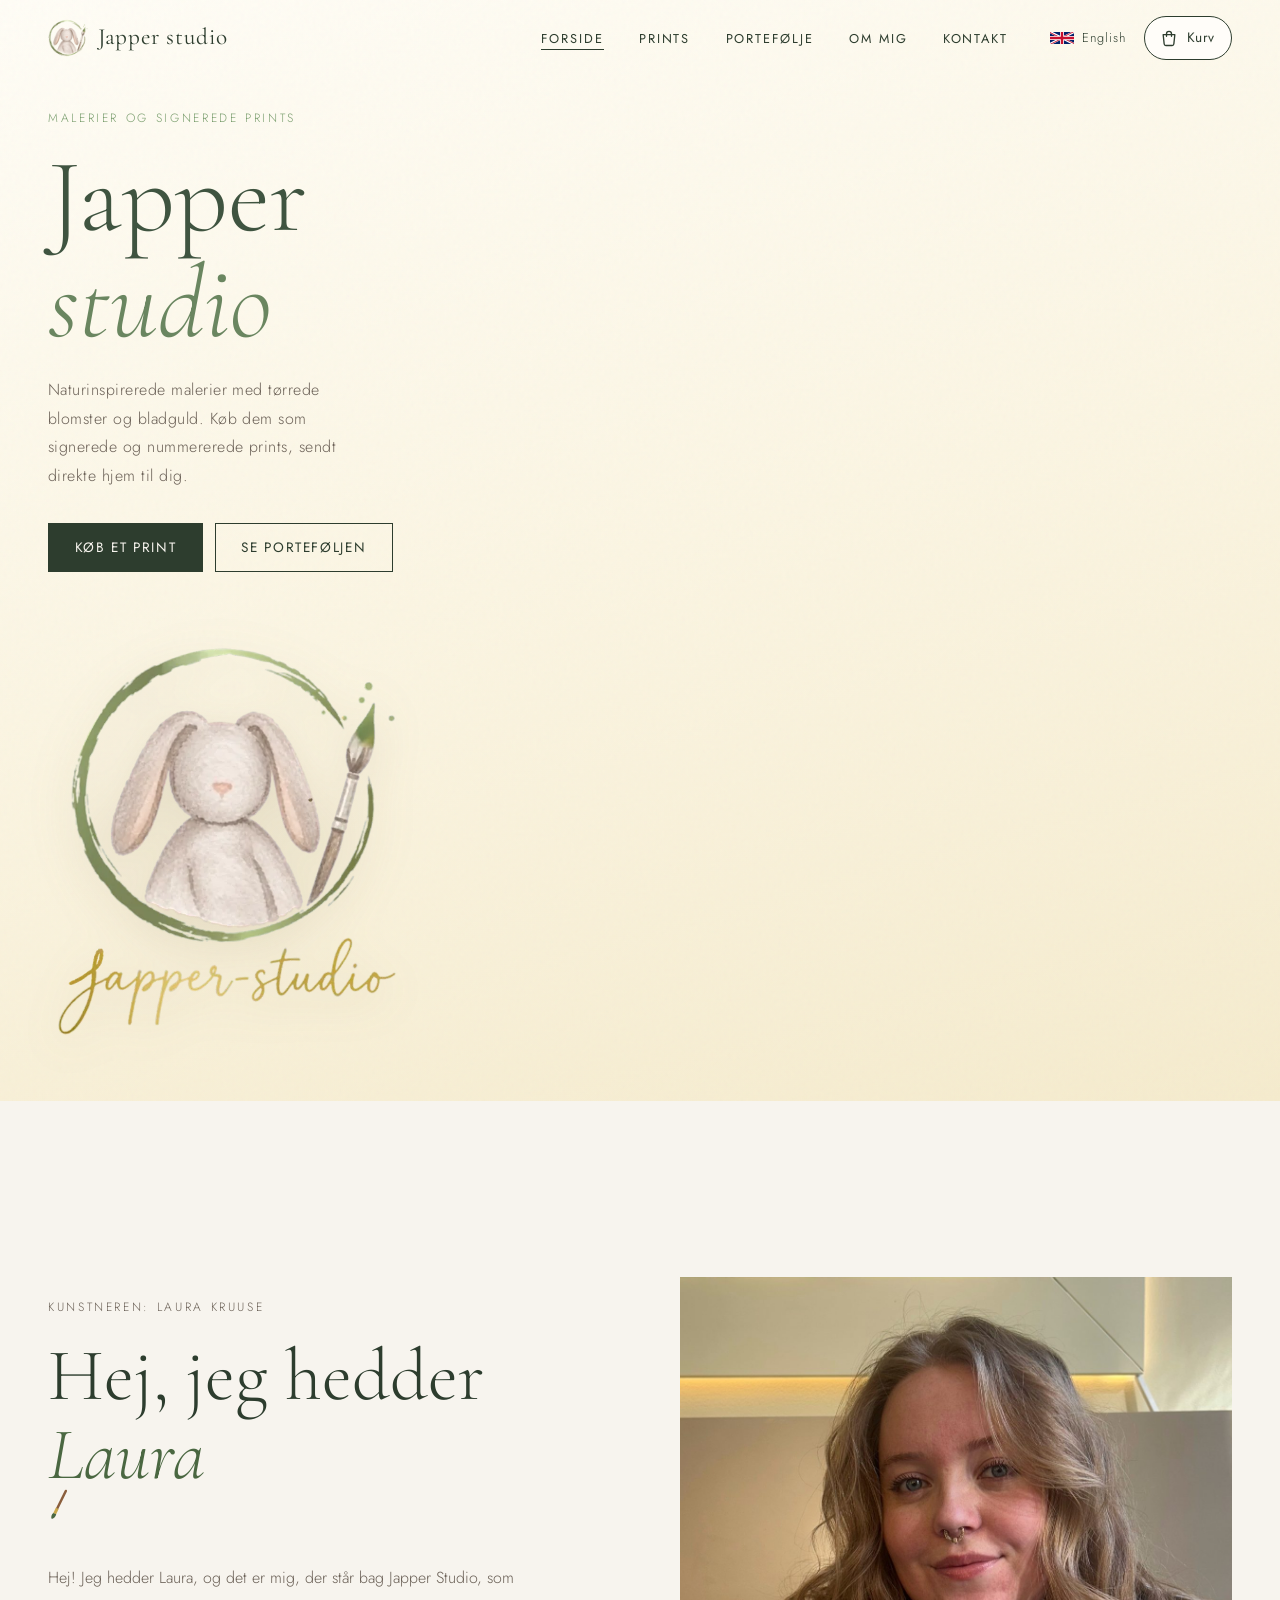
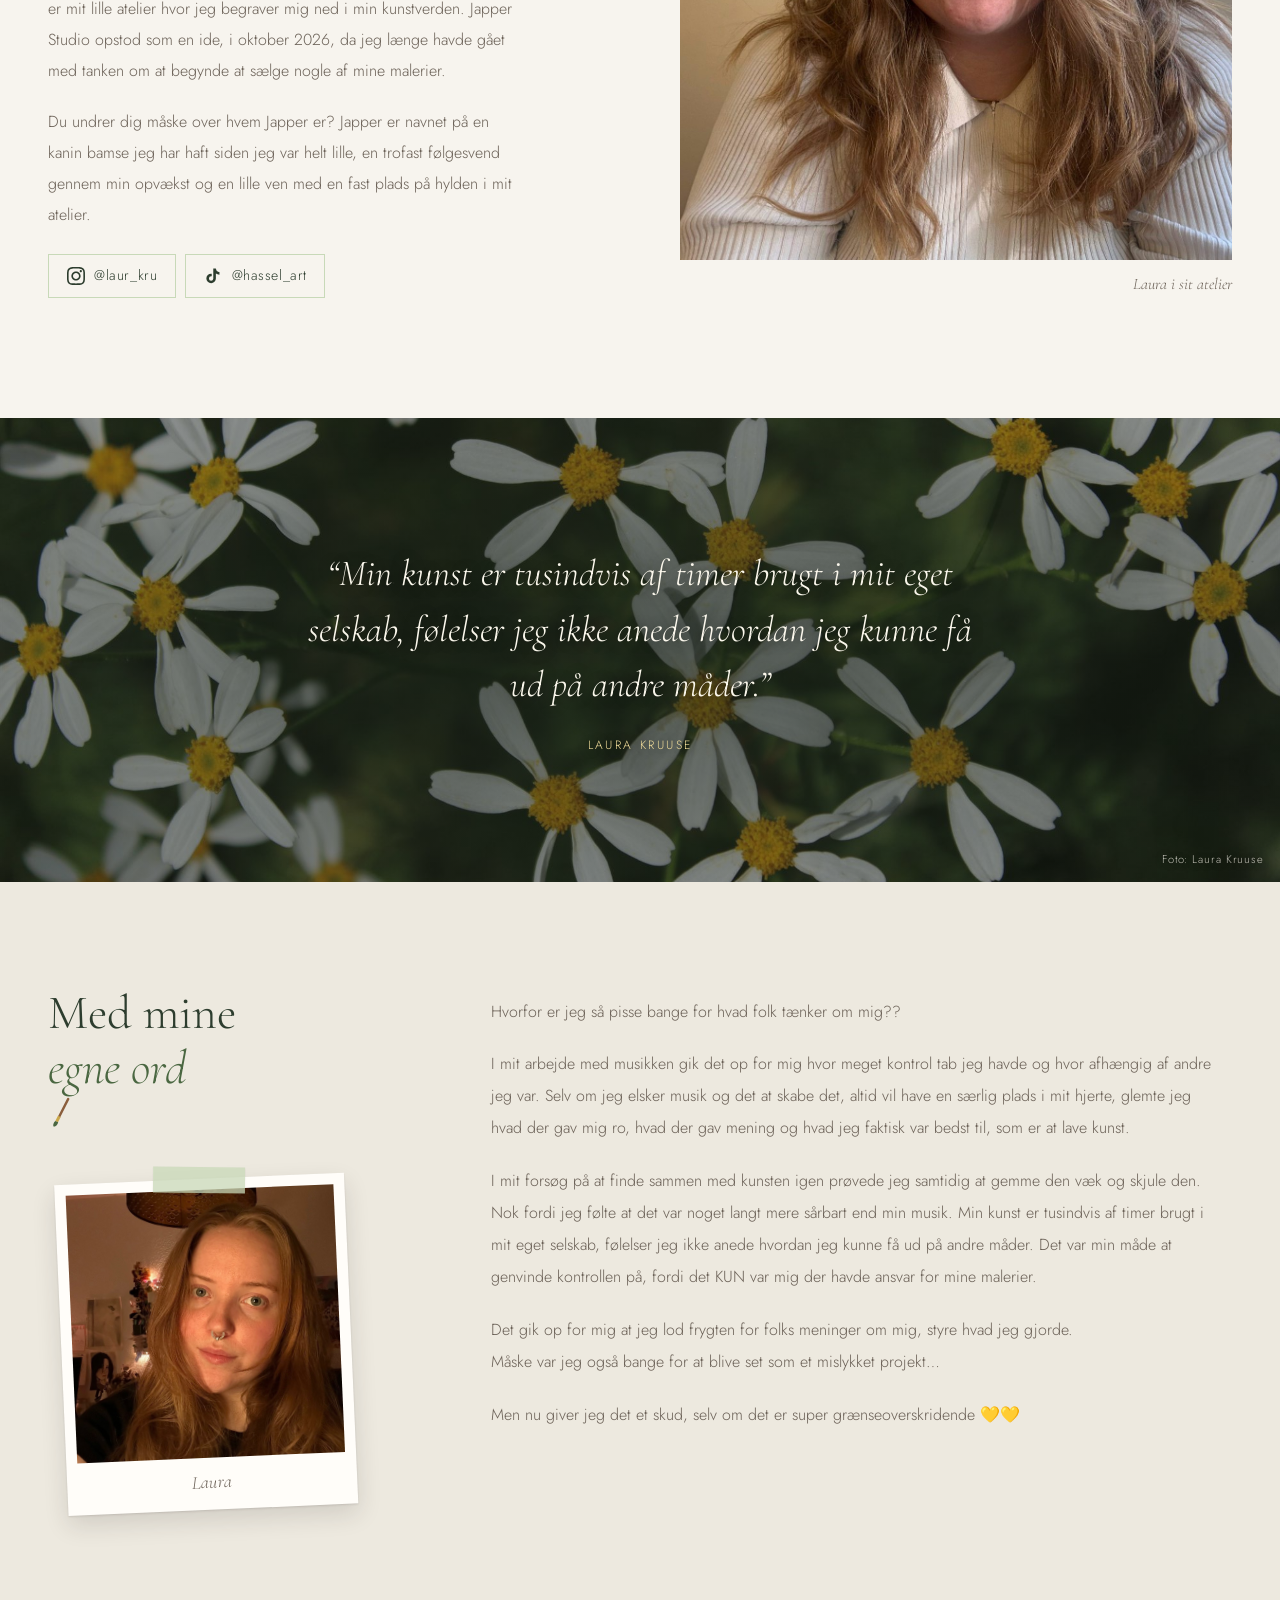
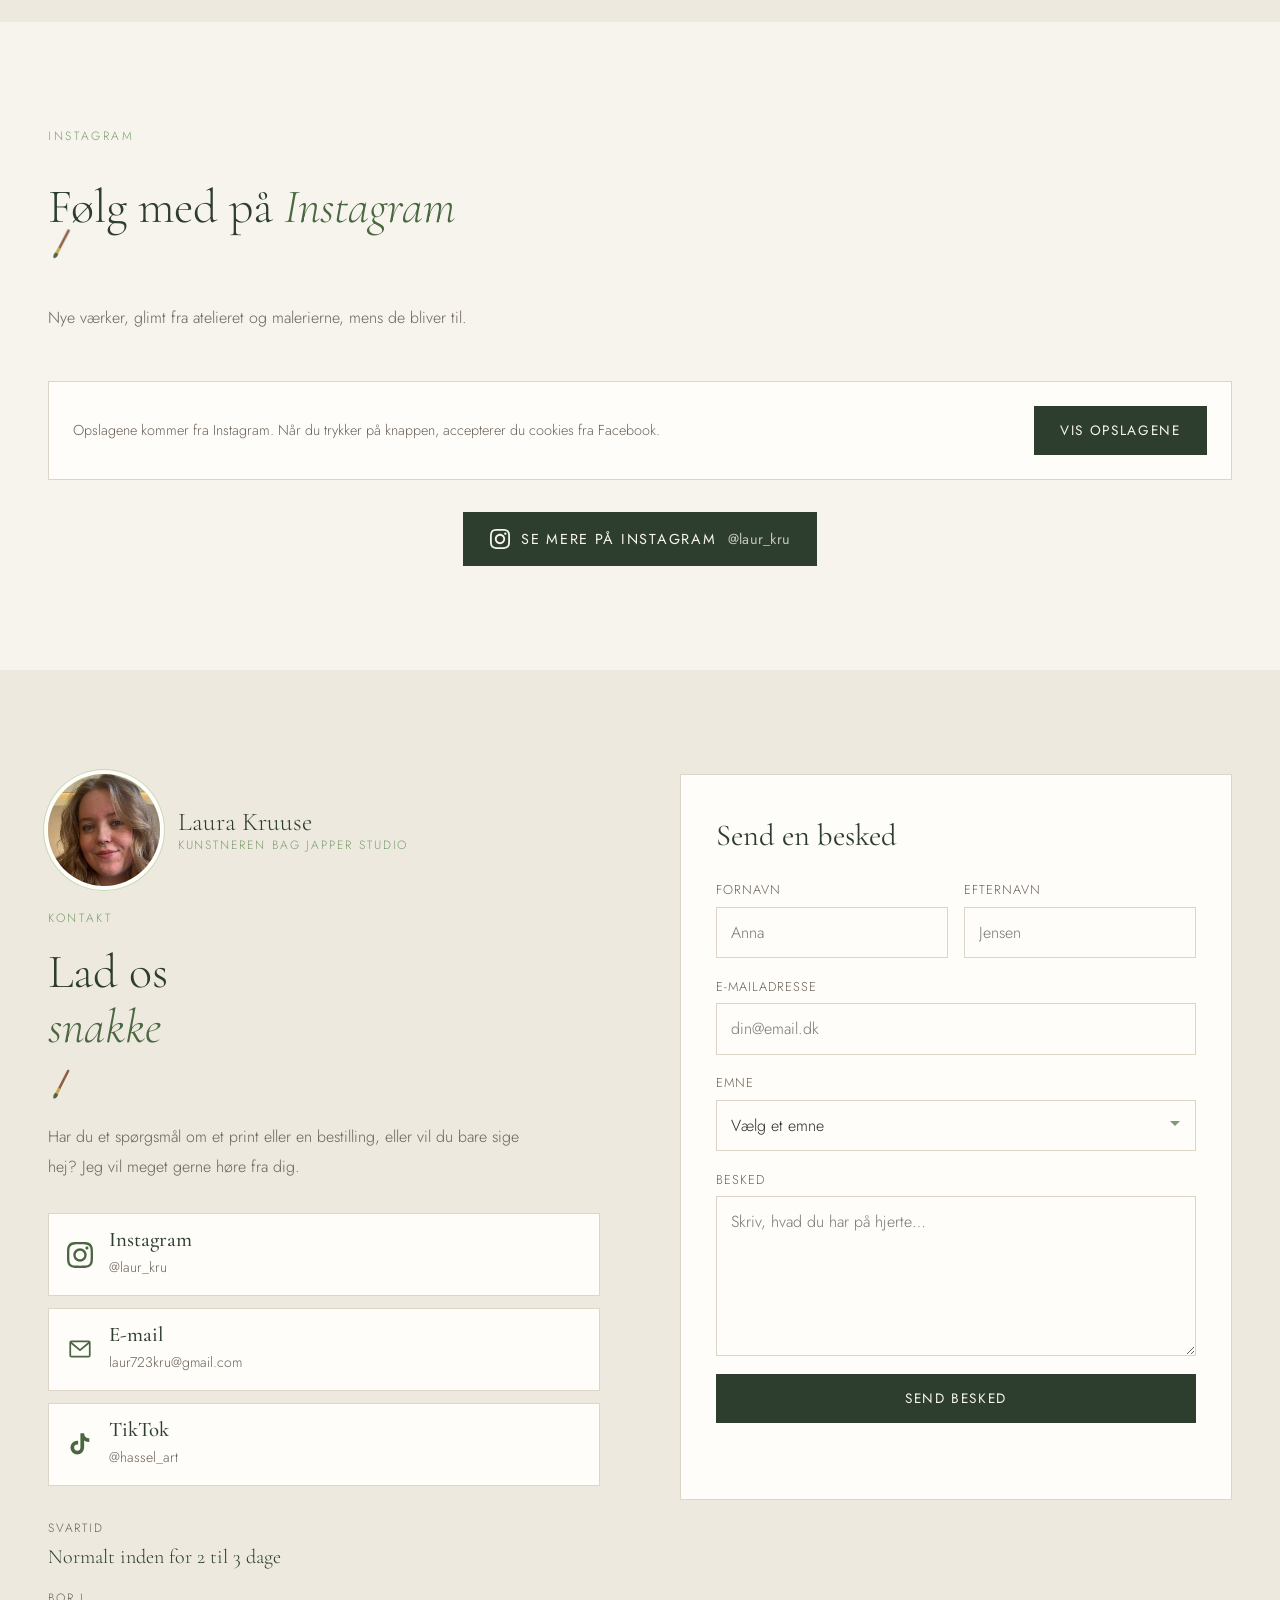
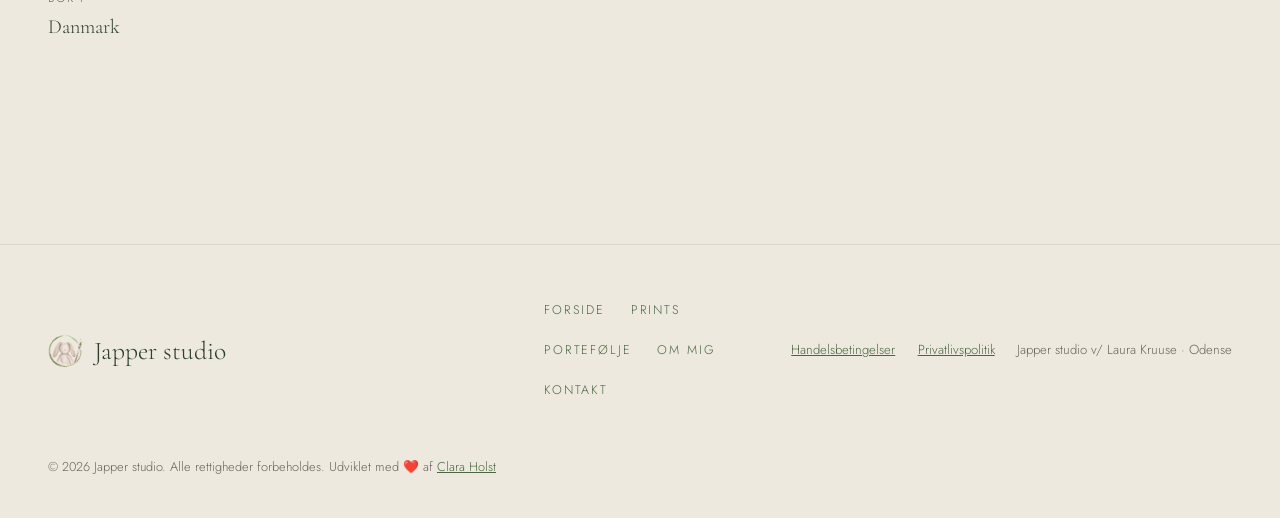
==== commit 8bc1f899: "forhåndsvisnign ved deling af hjemmesiden og hurtigere load" ====
--- a/index.html
+++ b/index.html
@@ -7,13 +7,25 @@
   <meta name="theme-color" content="#f7f4ee">
   <title>Japper studio | Malerier og prints</title>
   <meta name="description" content="Japper studio: malerier af Laura Kruuse. Køb et signeret og nummereret print i 50 × 70 cm.">
+  <!-- Preview when the link is shared (Facebook, Messenger, Instagram DMs, LinkedIn, SMS). Images: images/og/ -->
+  <meta property="og:type" content="website">
+  <meta property="og:site_name" content="Japper studio">
+  <meta property="og:locale" content="da_DK">
+  <meta property="og:title" content="Japper studio | Malerier og prints af Laura Kruuse">
+  <meta property="og:description" content="Malerier af Laura Kruuse. Køb et signeret og nummereret print i 50 × 70 cm.">
+  <meta property="og:url" content="https://japperstudio.dk/">
+  <meta property="og:image" content="https://japperstudio.dk/images/og/og-home.jpg">
+  <meta property="og:image:width" content="1200">
+  <meta property="og:image:height" content="630">
+  <meta property="og:image:alt" content="Japper studio: logo med en malet kanin og teksten Malerier og prints">
+  <meta name="twitter:card" content="summary_large_image">
   <link rel="preconnect" href="https://fonts.googleapis.com">
   <link rel="preconnect" href="https://fonts.gstatic.com" crossorigin>
   <link href="https://fonts.googleapis.com/css2?family=Cormorant+Garamond:ital,wght@0,300;0,400;0,500;1,300;1,400&family=Jost:wght@300;400;500&display=swap" rel="stylesheet">
   <link rel="icon" type="image/png" sizes="32x32" href="images/general/favicon-32.png">
   <link rel="icon" type="image/png" sizes="192x192" href="images/general/favicon-192.png">
   <link rel="apple-touch-icon" href="images/general/apple-touch-icon.png">
-  <link rel="stylesheet" href="css/style.css?v=20261124f">
+  <link rel="stylesheet" href="css/style.css?v=20261124g">
   <script>
     // Parts that used to be on the front page now have their own page: send old links there
     (() => {
@@ -60,7 +72,11 @@
       </div>
       <p class="hero-price" id="hero-price"></p>
       </div>
-      <img class="hero-logo" src="images/general/japper-logo-hero-1040.png" srcset="images/general/japper-logo-hero-560.png 560w, images/general/japper-logo-hero-1040.png 1040w" sizes="(min-width: 900px) 400px, 180px" width="1040" height="1184" alt="Japper studio" fetchpriority="high">
+      <!-- WebP (about 85 % smaller); the PNG is only for very old browsers -->
+      <picture class="hero-logo-pic">
+        <source type="image/webp" srcset="images/general/japper-logo-hero-560.webp 560w, images/general/japper-logo-hero-1040.webp 1040w" sizes="(min-width: 900px) 400px, 180px">
+        <img class="hero-logo" src="images/general/japper-logo-hero-1040.png" srcset="images/general/japper-logo-hero-560.png 560w, images/general/japper-logo-hero-1040.png 1040w" sizes="(min-width: 900px) 400px, 180px" width="1040" height="1184" alt="Japper studio" fetchpriority="high">
+      </picture>
     </div>
   </section>
 
@@ -219,9 +235,9 @@
   </div>
 </footer>
 
-<script src="js/config.js?v=20261124f"></script>
-<script src="js/i18n.js?v=20261124f"></script>
-<script src="js/site.js?v=20261124f"></script>
+<script src="js/config.js?v=20261124g"></script>
+<script src="js/i18n.js?v=20261124g"></script>
+<script src="js/site.js?v=20261124g"></script>
 <script>
 let auctions = [];
 
--- a/css/style.css
+++ b/css/style.css
@@ -698,6 +698,7 @@
 
 /* Japper studio logo beside the title (above it on phones) */
 .hero-content { display: grid; gap: 1.5rem; }
+.hero-logo-pic { display: contents; }   /* the <picture> around the logo must not change the layout */
 .hero-logo { order: -1; width: clamp(130px, 36vw, 180px); margin-block: 0; height: auto; filter: drop-shadow(0 14px 26px rgba(0, 0, 0, 0.25)); animation: fadeUp 0.8s 0.1s both; }
 @media (min-width: 900px) {
   .hero-content { grid-template-columns: minmax(0, 1fr) auto; align-items: center; gap: 3rem; }
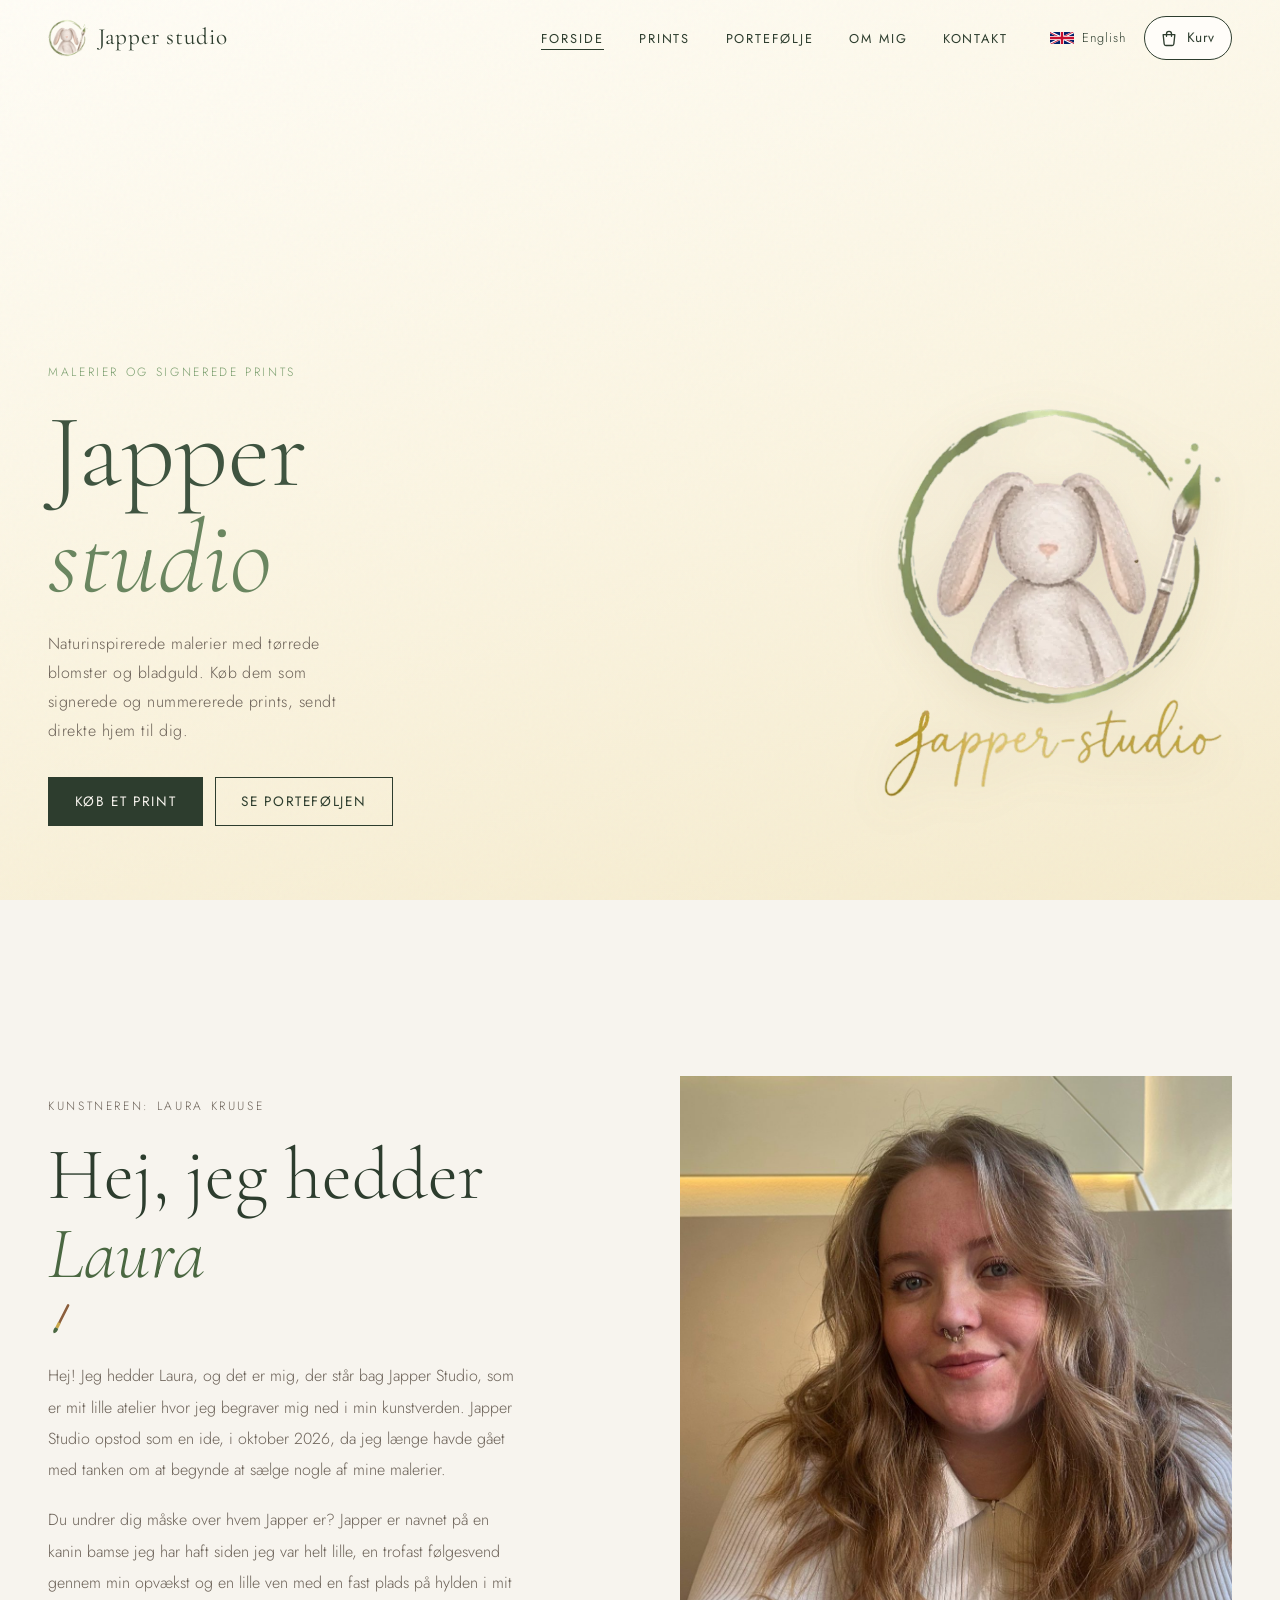
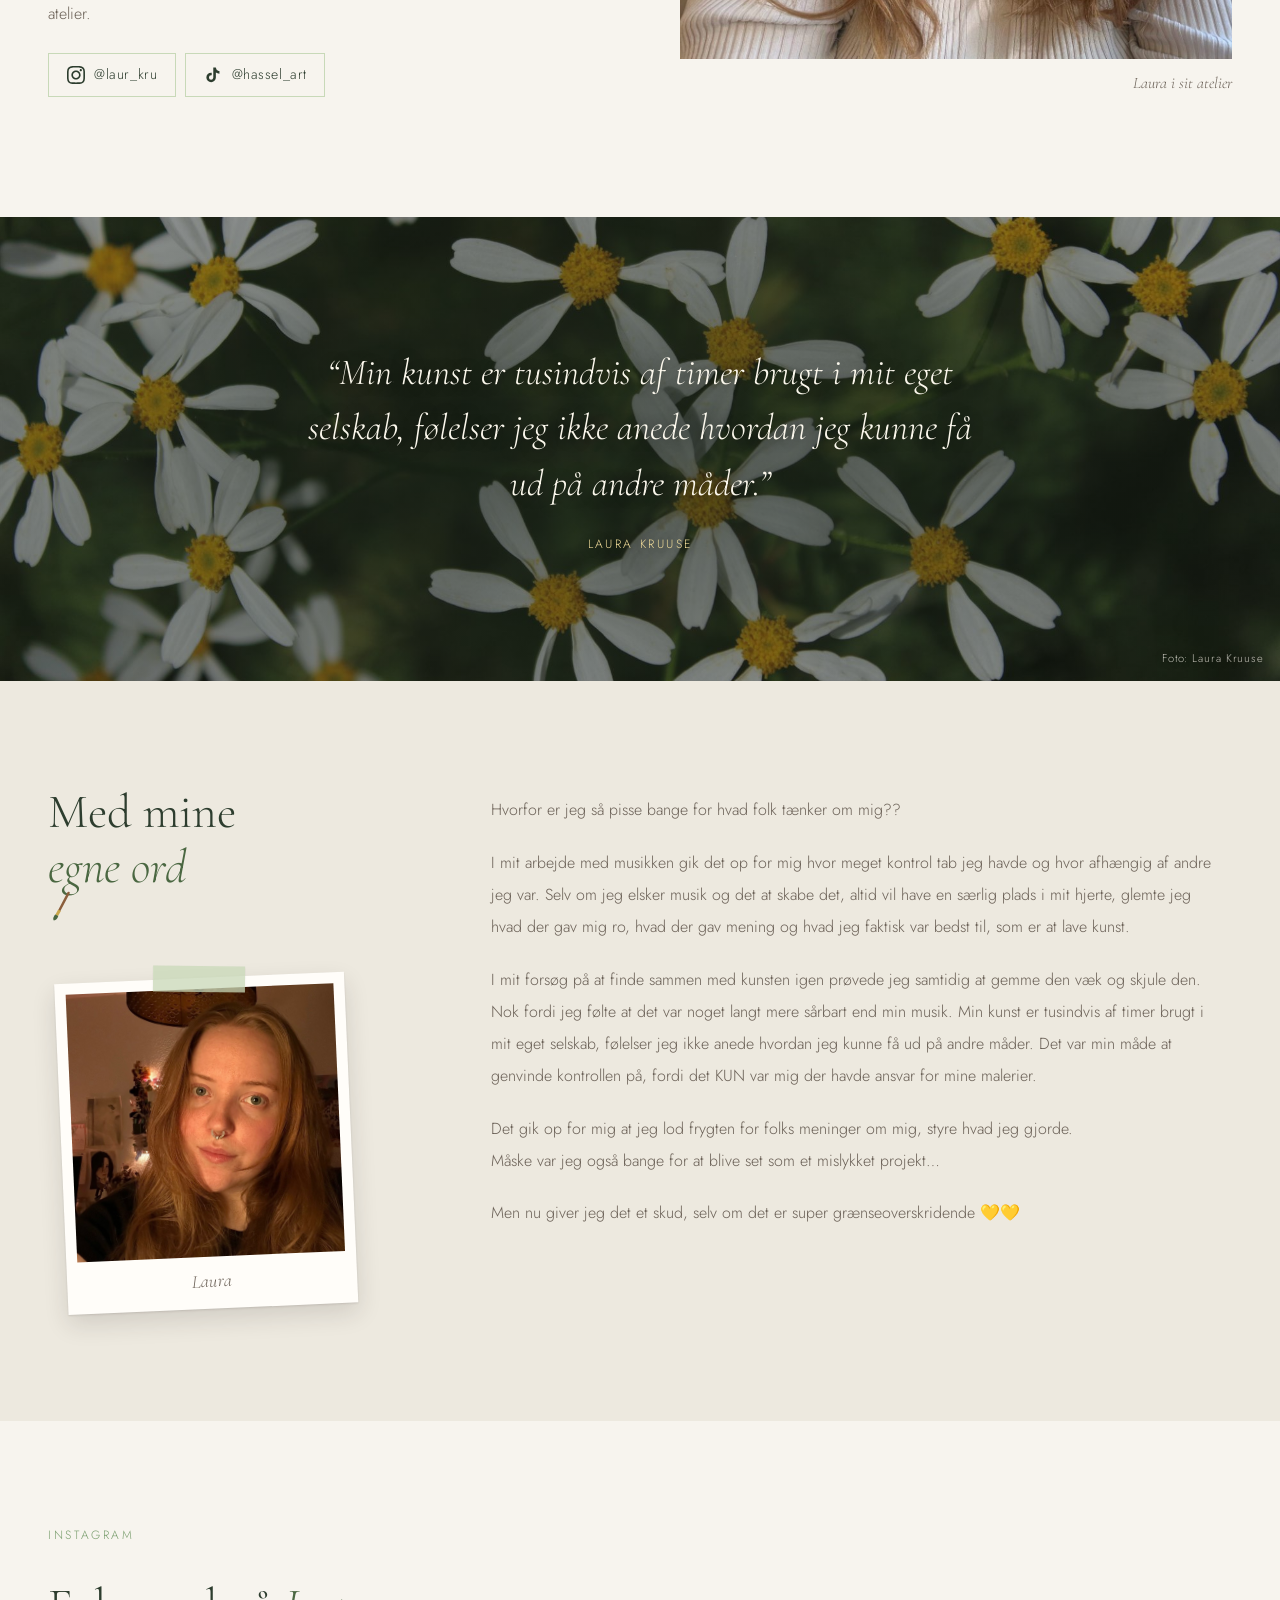
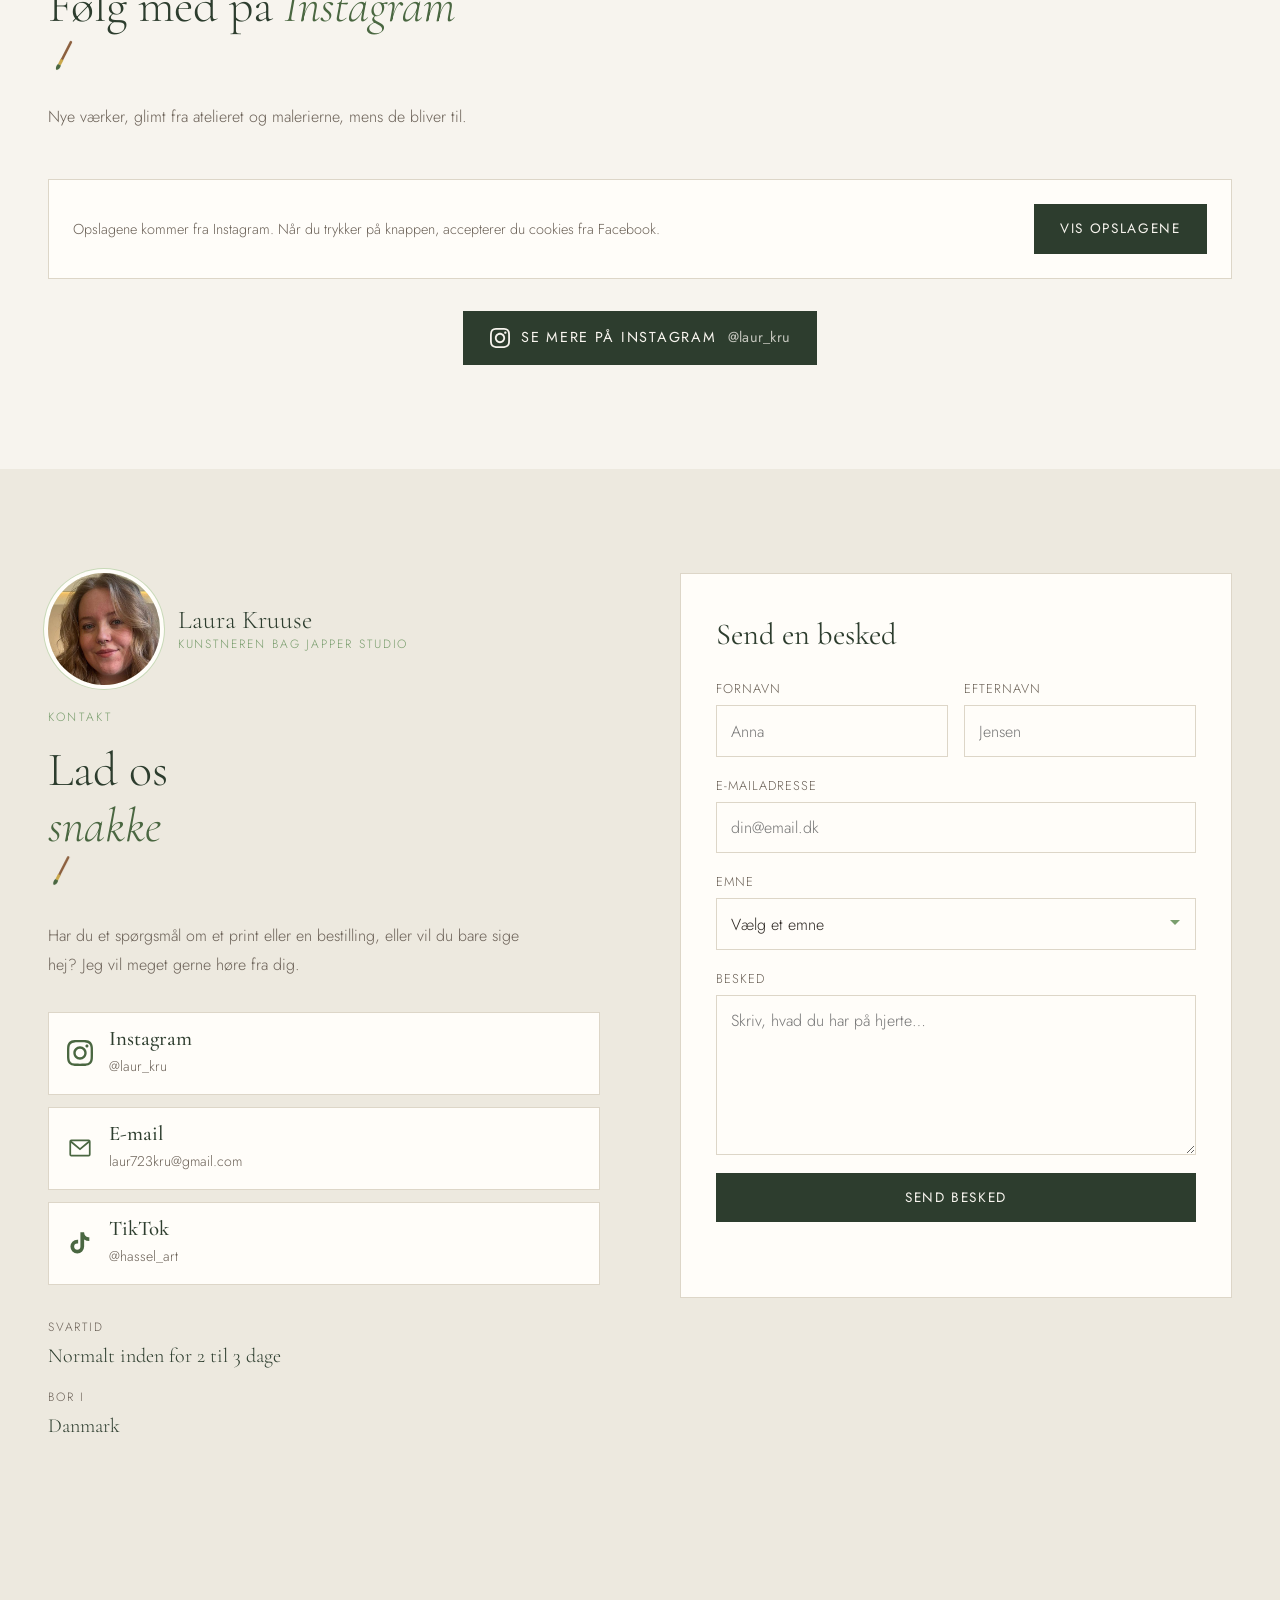
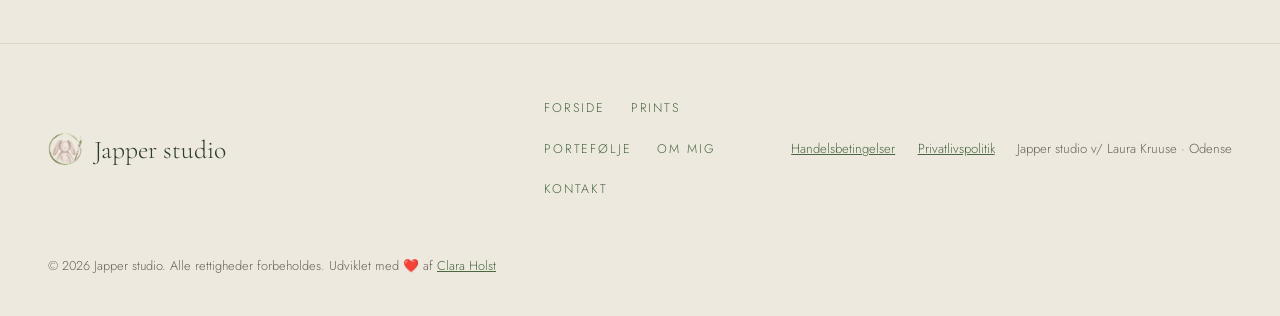
==== commit 75b499aa: "billed skalering" ====
--- a/index.html
+++ b/index.html
@@ -25,7 +25,7 @@
   <link rel="icon" type="image/png" sizes="32x32" href="images/general/favicon-32.png">
   <link rel="icon" type="image/png" sizes="192x192" href="images/general/favicon-192.png">
   <link rel="apple-touch-icon" href="images/general/apple-touch-icon.png">
-  <link rel="stylesheet" href="css/style.css?v=20261124g">
+  <link rel="stylesheet" href="css/style.css?v=20261124i">
   <script>
     // Parts that used to be on the front page now have their own page: send old links there
     (() => {
--- a/css/style.css
+++ b/css/style.css
@@ -638,6 +638,13 @@
 .print-card { display: flex; flex-direction: column; }
 .print-card .print-desc { flex: 1 0 auto; }
 
+/* "Om mig" below 900px (phones, half a laptop screen): the photo sits under the text. Show it in its own
+   (slightly wide) shape and no wider than 560px, instead of a full-width 3:4 box that gets very tall. */
+@media (max-width: 899px) {
+  .about-hero figure { width: 100%; max-width: 560px; }
+  .about-hero .art { aspect-ratio: 1400 / 1230; }
+}
+
 /* "Om mig": on desktop the photo is exactly as tall as the text beside it */
 @media (min-width: 900px) {
   .about-hero { align-items: stretch; }
@@ -698,7 +705,10 @@
 
 /* Japper studio logo beside the title (above it on phones) */
 .hero-content { display: grid; gap: 1.5rem; }
-.hero-logo-pic { display: contents; }   /* the <picture> around the logo must not change the layout */
+/* The <picture> around the logo must not change the layout: it steps aside so the <img> is the grid item.
+   Its <source> must be hidden too, or it becomes an empty grid cell and pushes the logo under the text. */
+.hero-logo-pic { display: contents; }
+.hero-logo-pic source { display: none; }
 .hero-logo { order: -1; width: clamp(130px, 36vw, 180px); margin-block: 0; height: auto; filter: drop-shadow(0 14px 26px rgba(0, 0, 0, 0.25)); animation: fadeUp 0.8s 0.1s both; }
 @media (min-width: 900px) {
   .hero-content { grid-template-columns: minmax(0, 1fr) auto; align-items: center; gap: 3rem; }
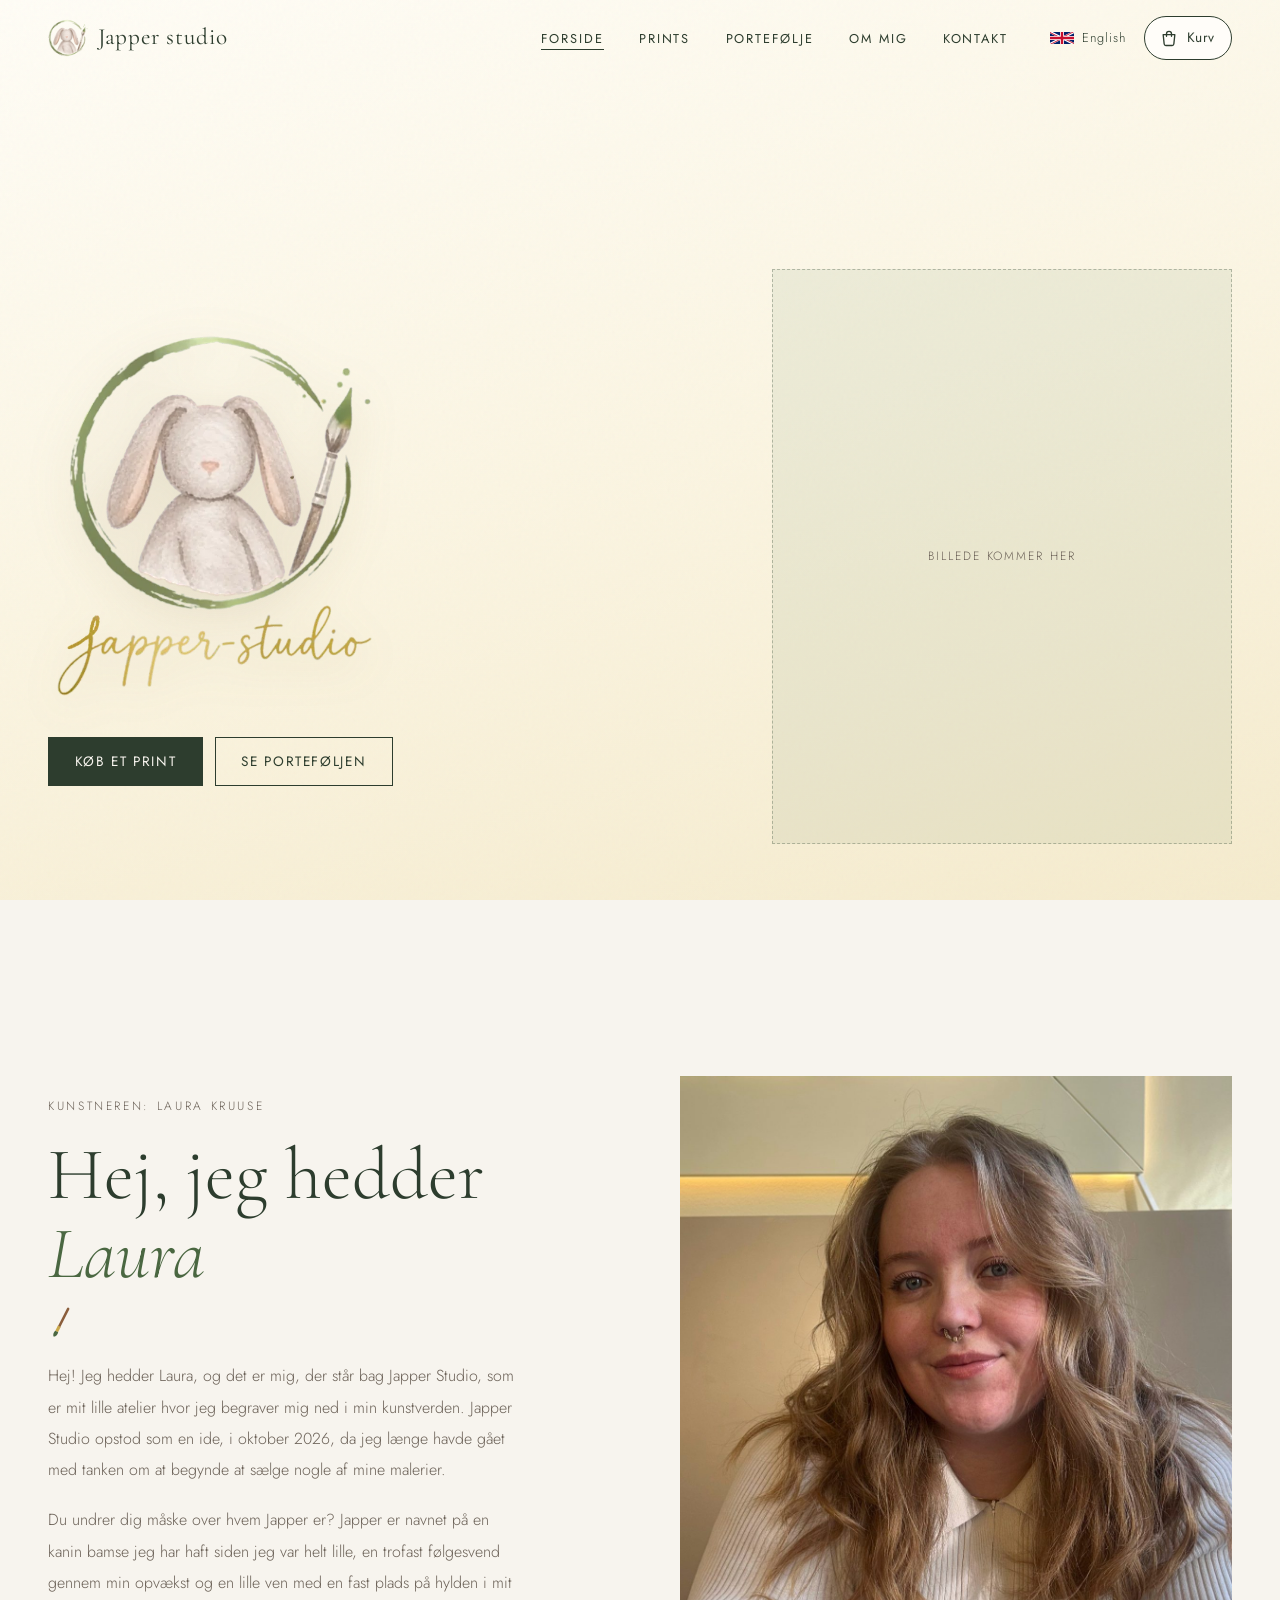
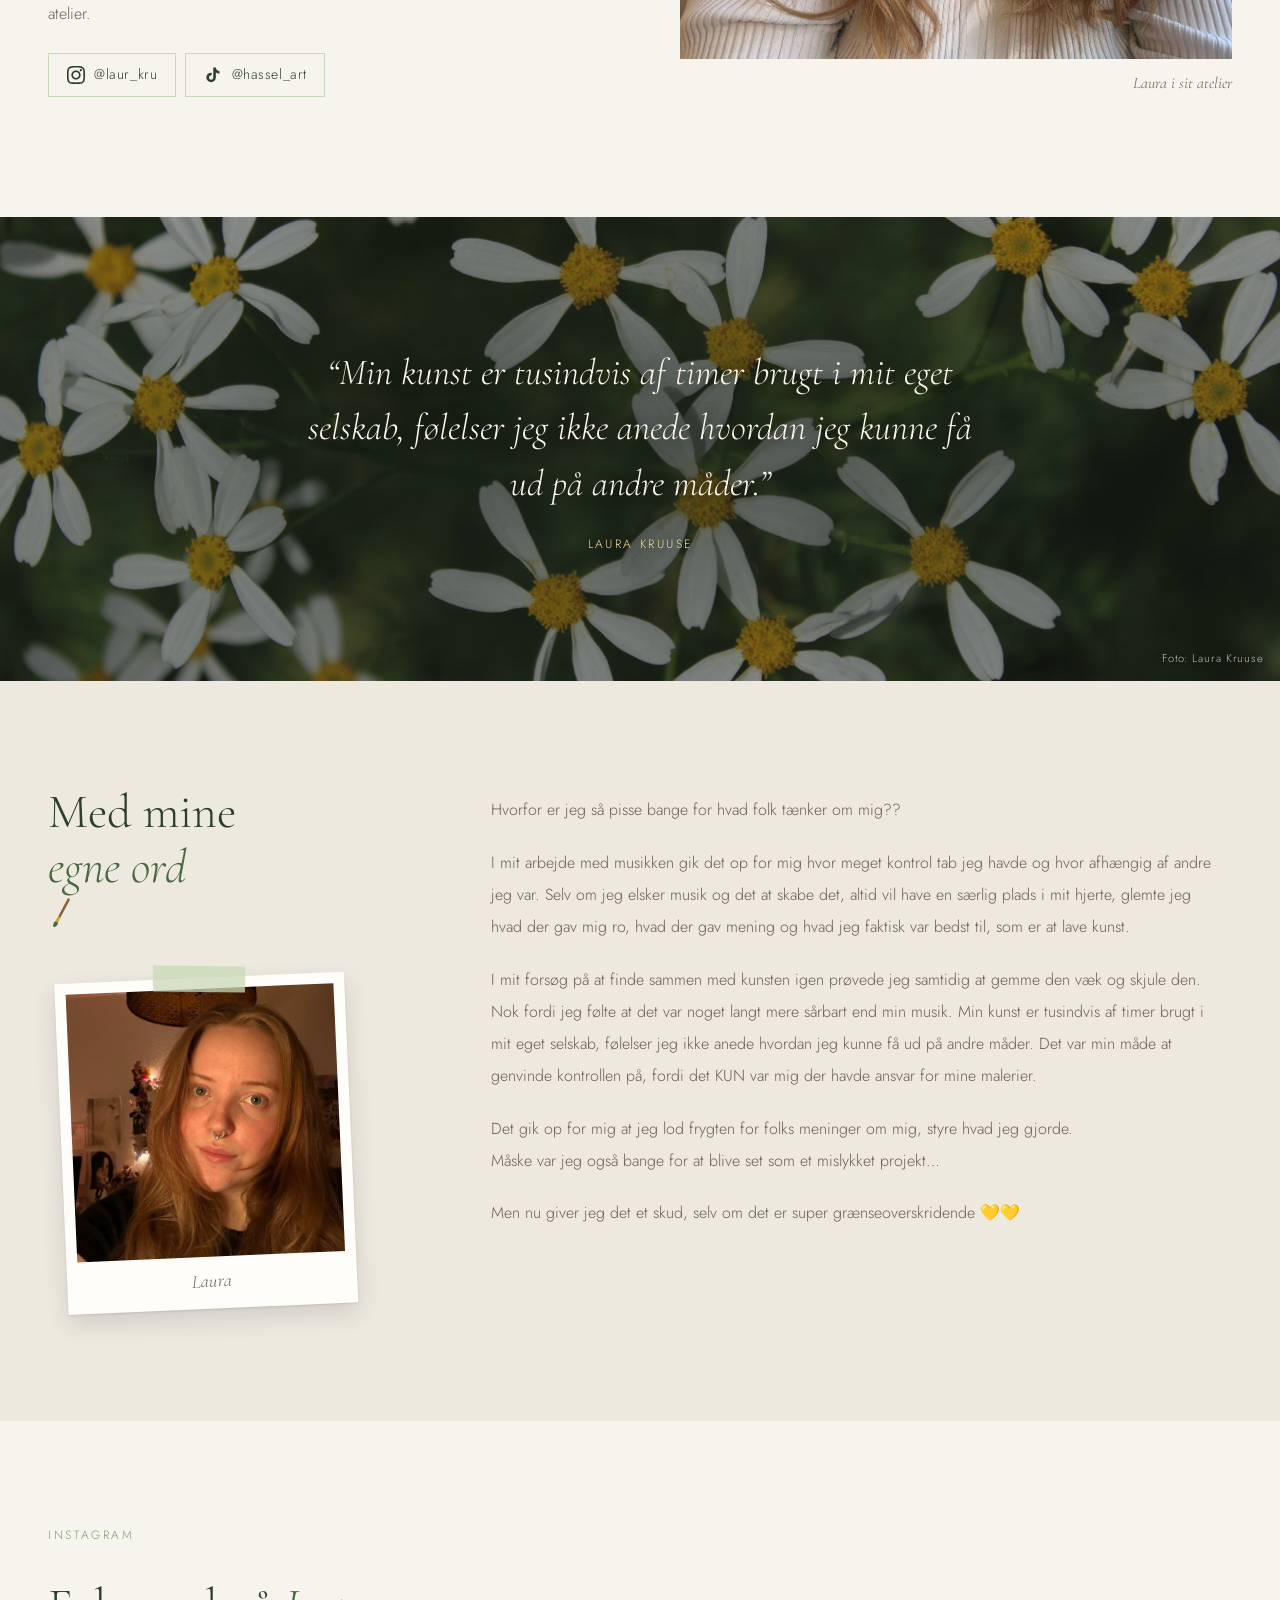
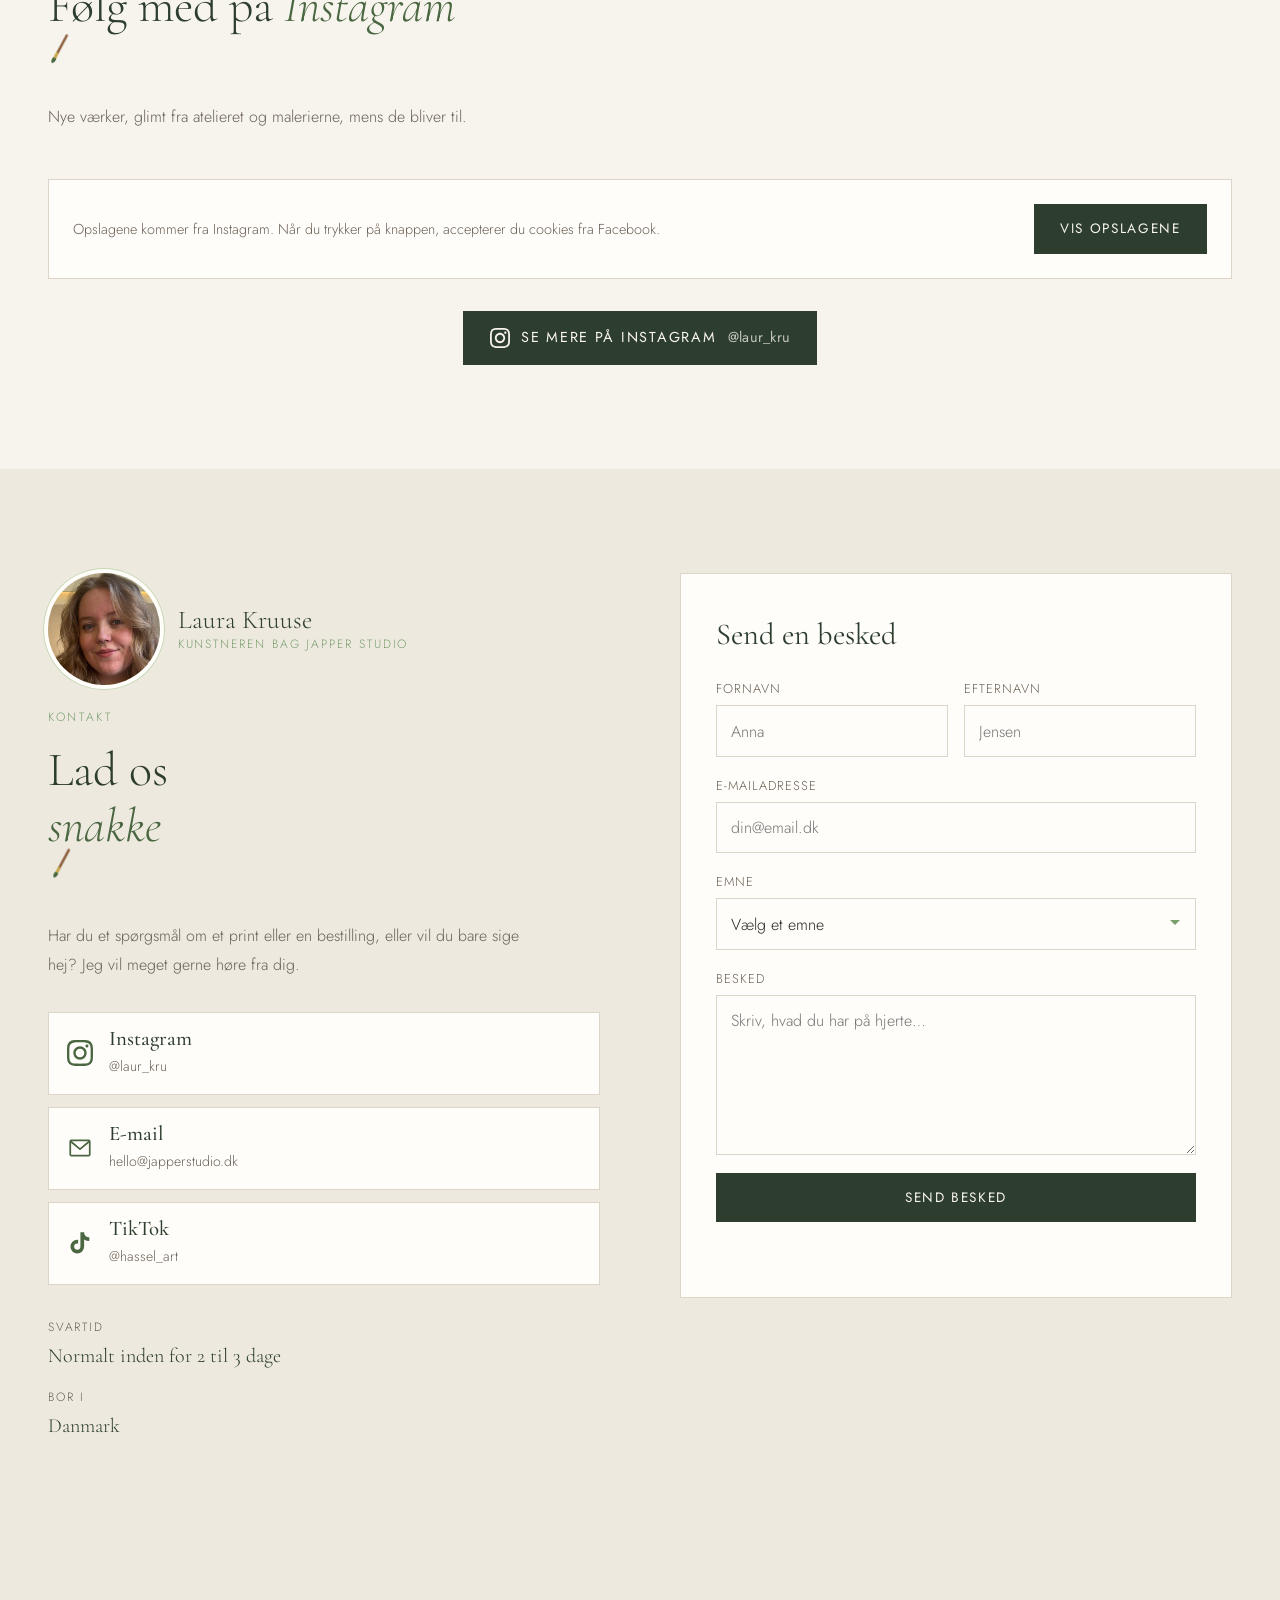
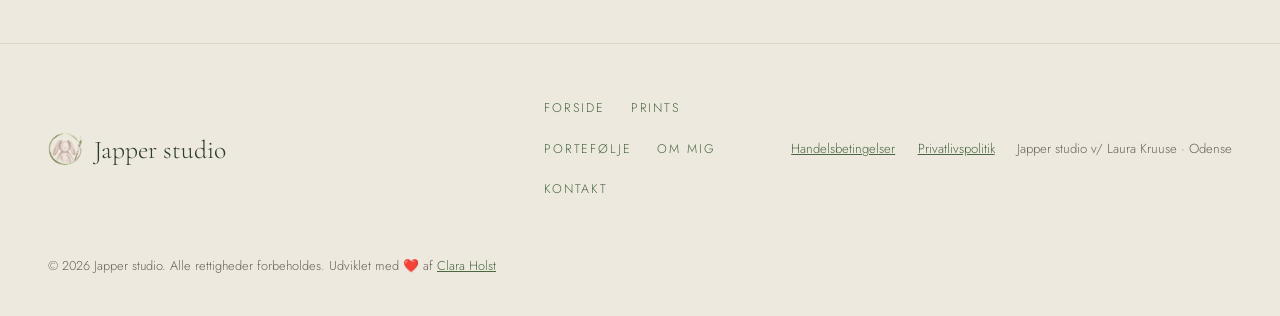
==== commit ef2937f4: "ny email og omstrukturering af forside" ====
--- a/index.html
+++ b/index.html
@@ -25,7 +25,7 @@
   <link rel="icon" type="image/png" sizes="32x32" href="images/general/favicon-32.png">
   <link rel="icon" type="image/png" sizes="192x192" href="images/general/favicon-192.png">
   <link rel="apple-touch-icon" href="images/general/apple-touch-icon.png">
-  <link rel="stylesheet" href="css/style.css?v=20261124i">
+  <link rel="stylesheet" href="css/style.css?v=20261125b">
   <script>
     // Parts that used to be on the front page now have their own page: send old links there
     (() => {
@@ -61,22 +61,24 @@
   <section class="hero" id="top">
     <div class="hero-bg"></div>
     <div class="wrap hero-content">
+      <!-- Left: the logo with the buttons underneath -->
       <div class="hero-text">
-      <p class="eyebrow" data-i18n="home.eyebrow">Malerier og signerede prints</p>
-      <h1 class="hero-title">Japper<br><em>studio</em></h1>
-      <p class="hero-sub" data-i18n="home.sub">Naturinspirerede malerier med tørrede blomster og bladguld. Tag et signeret print med hjem.</p>
-      <div class="hero-actions">
-        <a class="btn light" href="prints.html" data-i18n="home.ctaPrints">Køb et print</a>
-        <a class="btn line" href="auction.html" data-auction data-i18n="home.ctaAuction">Se auktionen</a>
-        <a class="btn line" href="museum.html" data-i18n="home.ctaMuseum">Se porteføljen</a>
-      </div>
-      <p class="hero-price" id="hero-price"></p>
-      </div>
-      <!-- WebP (about 85 % smaller); the PNG is only for very old browsers -->
-      <picture class="hero-logo-pic">
-        <source type="image/webp" srcset="images/general/japper-logo-hero-560.webp 560w, images/general/japper-logo-hero-1040.webp 1040w" sizes="(min-width: 900px) 400px, 180px">
-        <img class="hero-logo" src="images/general/japper-logo-hero-1040.png" srcset="images/general/japper-logo-hero-560.png 560w, images/general/japper-logo-hero-1040.png 1040w" sizes="(min-width: 900px) 400px, 180px" width="1040" height="1184" alt="Japper studio" fetchpriority="high">
-      </picture>
+        <h1 class="hero-logo-h">
+          <!-- WebP (about 85 % smaller); the PNG is only for very old browsers -->
+          <picture>
+            <source type="image/webp" srcset="images/general/japper-logo-hero-560.webp 560w, images/general/japper-logo-hero-1040.webp 1040w" sizes="(min-width: 900px) 360px, 240px">
+            <img class="hero-logo" src="images/general/japper-logo-hero-1040.png" srcset="images/general/japper-logo-hero-560.png 560w, images/general/japper-logo-hero-1040.png 1040w" sizes="(min-width: 900px) 360px, 240px" width="1040" height="1184" alt="Japper studio" fetchpriority="high">
+          </picture>
+        </h1>
+        <div class="hero-actions">
+          <a class="btn light" href="prints.html" data-i18n="home.ctaPrints">Køb et print</a>
+          <a class="btn line" href="auction.html" data-auction data-i18n="home.ctaAuction">Se auktionen</a>
+          <a class="btn line" href="museum.html" data-i18n="home.ctaMuseum">Se porteføljen</a>
+        </div>
+      </div>
+      <!-- Right: PLACEHOLDER. Replace this div with e.g.
+           <img class="hero-photo" src="images/general/your-photo.jpg" width="1200" height="1500" alt="..."> -->
+      <div class="hero-photo hero-photo-placeholder" aria-hidden="true"><span>Billede kommer her</span></div>
     </div>
   </section>
 
@@ -235,7 +237,7 @@
   </div>
 </footer>
 
-<script src="js/config.js?v=20261124g"></script>
+<script src="js/config.js?v=20261125"></script>
 <script src="js/i18n.js?v=20261124g"></script>
 <script src="js/site.js?v=20261124g"></script>
 <script>
@@ -274,13 +276,6 @@
   setClock(c, target);
   if (target <= Date.now() && !tickTeaser.busy) { tickTeaser.busy = true; loadAuctions().finally(() => tickTeaser.busy = false); }
 }
-
-/* ---------- Price under the intro ("Signerede prints fra 750 kr.") ---------- */
-function renderHeroPrice() {
-  const p = printsCache.length ? Math.min(...printsCache.map(x => x.price_signed)) : null;
-  $("#hero-price").textContent = p ? t("hero.price", { p: kr(p) }) : "";
-}
-loadPrints().then(renderHeroPrice).catch(() => {});
 
 /* ---------- Contact ---------- */
 function renderLinks() {
@@ -390,8 +385,7 @@
   spy();
 })();
 
-document.addEventListener("lang:change", () => { renderTeaser(); renderHeroPrice(); renderLinks(); renderIgProfile(); });
-document.addEventListener("prints:change", renderHeroPrice);
+document.addEventListener("lang:change", () => { renderTeaser(); renderLinks(); renderIgProfile(); });
 if (AUCTION) {
   loadAuctions();
   setInterval(tickTeaser, 1000);
--- a/css/style.css
+++ b/css/style.css
@@ -703,17 +703,21 @@
 @media (max-width: 599px) { .mcta-label { display: none; } }
 @media (max-width: 479px) { .mcta-wall { padding-inline: 0.6rem; } .mcta-frame img { height: 72px; } .mcta-visitor { height: 120px; } }
 
-/* Japper studio logo beside the title (above it on phones) */
+/* Top section: the logo with the buttons underneath on the left, a picture on the right (hidden on phones) */
 .hero-content { display: grid; gap: 1.5rem; }
-/* The <picture> around the logo must not change the layout: it steps aside so the <img> is the grid item.
-   Its <source> must be hidden too, or it becomes an empty grid cell and pushes the logo under the text. */
-.hero-logo-pic { display: contents; }
-.hero-logo-pic source { display: none; }
-.hero-logo { order: -1; width: clamp(130px, 36vw, 180px); margin-block: 0; height: auto; filter: drop-shadow(0 14px 26px rgba(0, 0, 0, 0.25)); animation: fadeUp 0.8s 0.1s both; }
+.hero-logo-h { margin: 0; line-height: 0; }
+.hero-logo { display: block; width: clamp(180px, 55vw, 240px); height: auto; filter: drop-shadow(0 14px 26px rgba(0, 0, 0, 0.25)); animation: fadeUp 0.8s 0.1s both; }
+.hero-photo { display: none; }
+@media (min-width: 700px) {
+  .hero-content { grid-template-columns: minmax(0, 1fr) minmax(0, 1fr); align-items: center; gap: 3rem; }
+  .hero-photo { display: block; width: 100%; max-width: 460px; justify-self: end; aspect-ratio: 4 / 5; height: auto; object-fit: cover; animation: fadeUp 0.8s 0.3s both; }
+}
 @media (min-width: 900px) {
-  .hero-content { grid-template-columns: minmax(0, 1fr) auto; align-items: center; gap: 3rem; }
-  .hero-logo { order: 0; width: clamp(260px, 28vw, 400px); margin-block: 0; }
-}
+  .hero-logo { width: clamp(280px, 26vw, 360px); }
+}
+/* Placeholder until a real picture is chosen: a soft box with a note in the middle */
+.hero-photo-placeholder { background: rgba(106, 134, 96, 0.1); border: 1px dashed rgba(63, 84, 64, 0.35); }
+.hero-photo-placeholder span { display: grid; place-items: center; height: 100%; font-size: 0.75rem; letter-spacing: 0.16em; text-transform: uppercase; color: var(--text-muted); }
 
 /* Japper studio logo in the footer */
 .footer-logo { display: inline-flex; align-items: center; gap: 0.6rem; }
@@ -780,9 +784,8 @@
 /* Pictures can't be dragged out, selected or long-press saved (see "Protect the pictures" in js/site.js) */
 img { -webkit-user-drag: none; user-drag: none; -webkit-user-select: none; user-select: none; -webkit-touch-callout: none; }
 
-/* Phones: no logo in the top section, and pictures don't open larger (they already fill the screen) */
+/* Phones: pictures don't open larger (they already fill the screen) */
 @media (max-width: 699px) {
-  .hero-logo { display: none; }
   .print-card .frame-btn, .sketch-card { cursor: default; }
 }
 
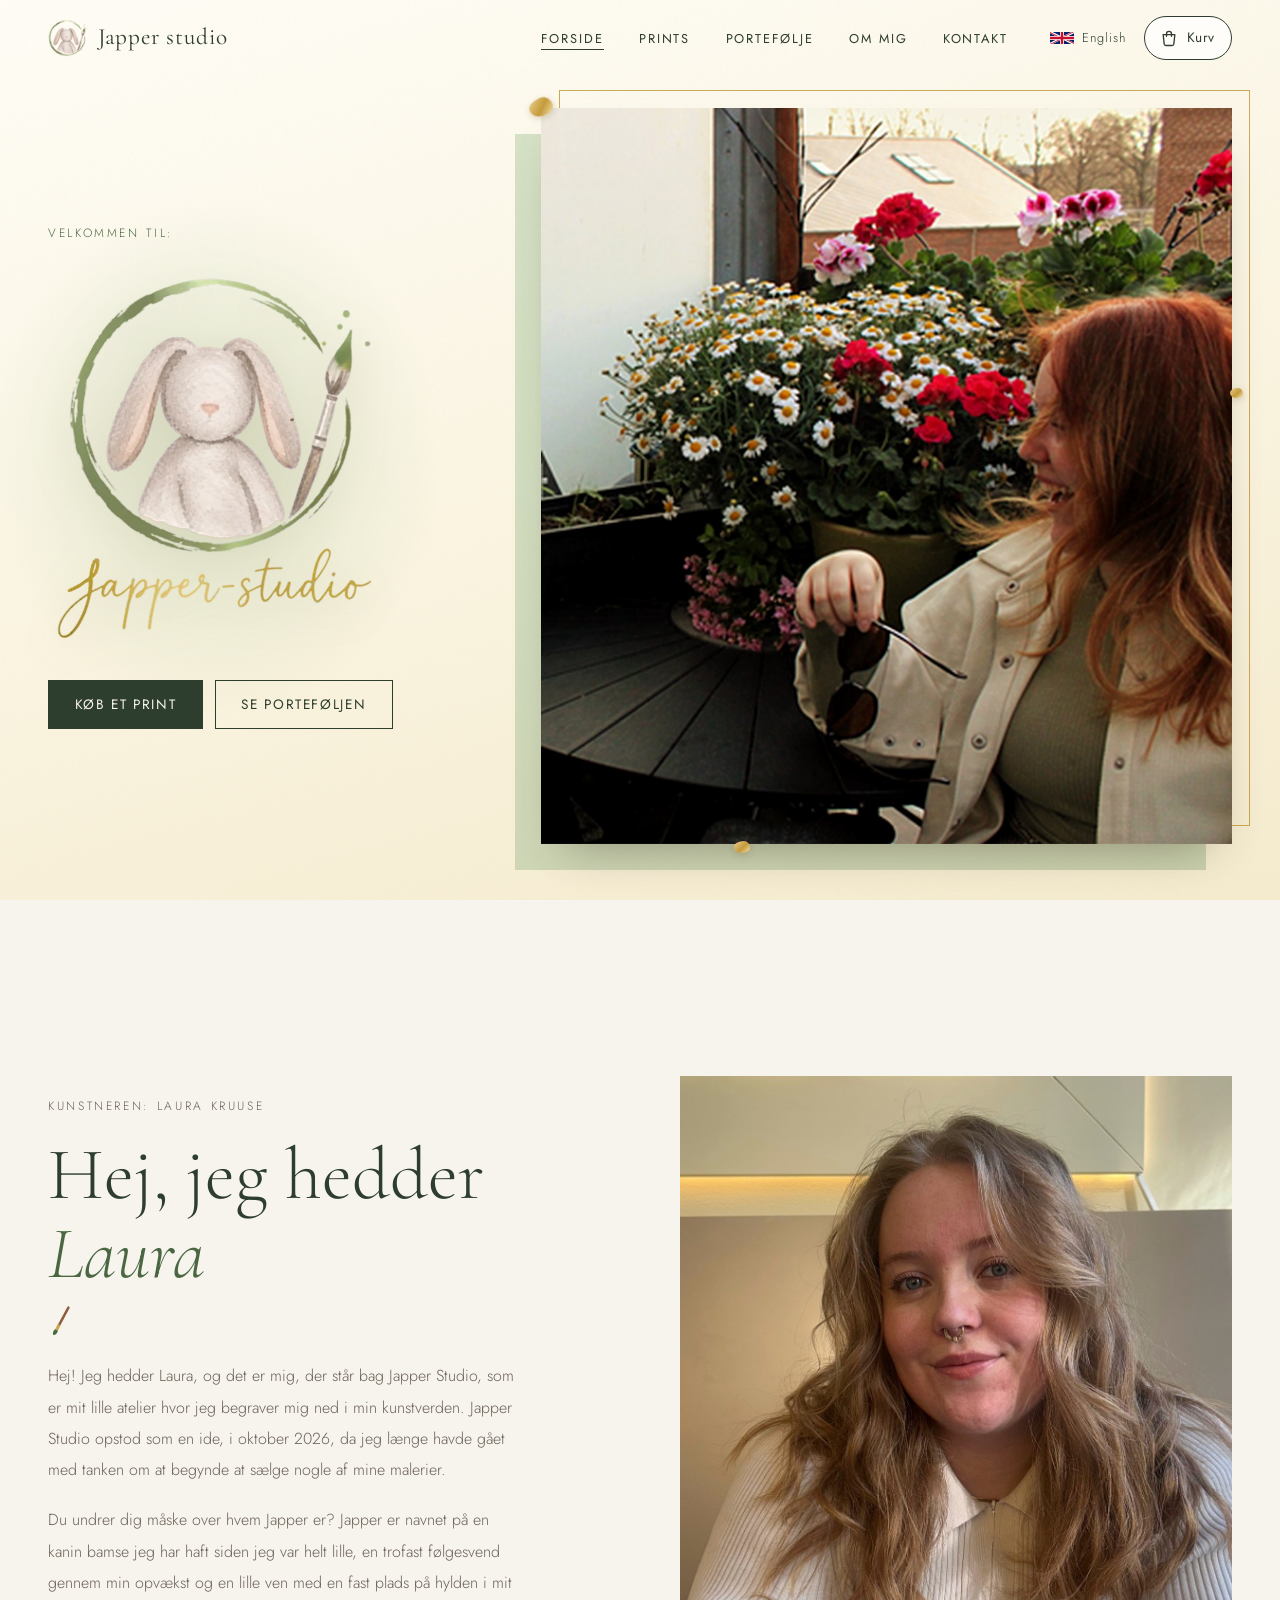
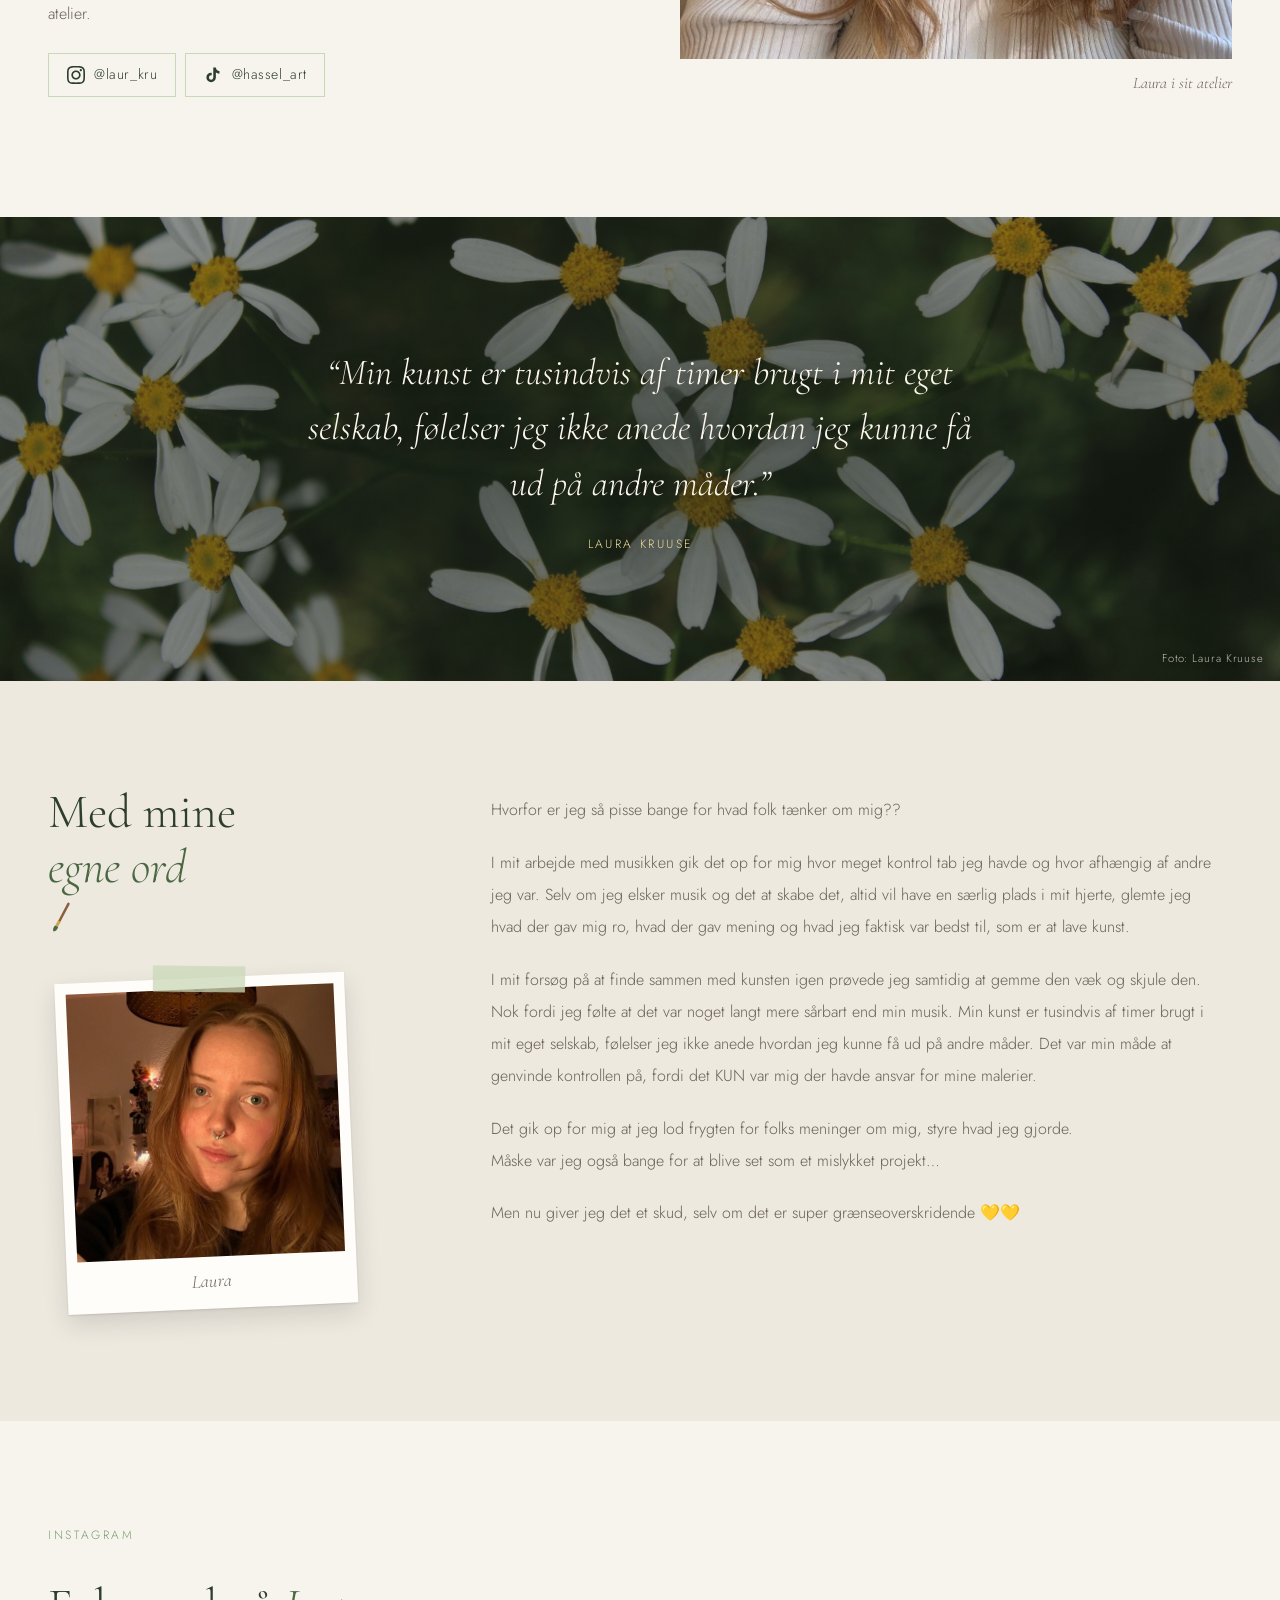
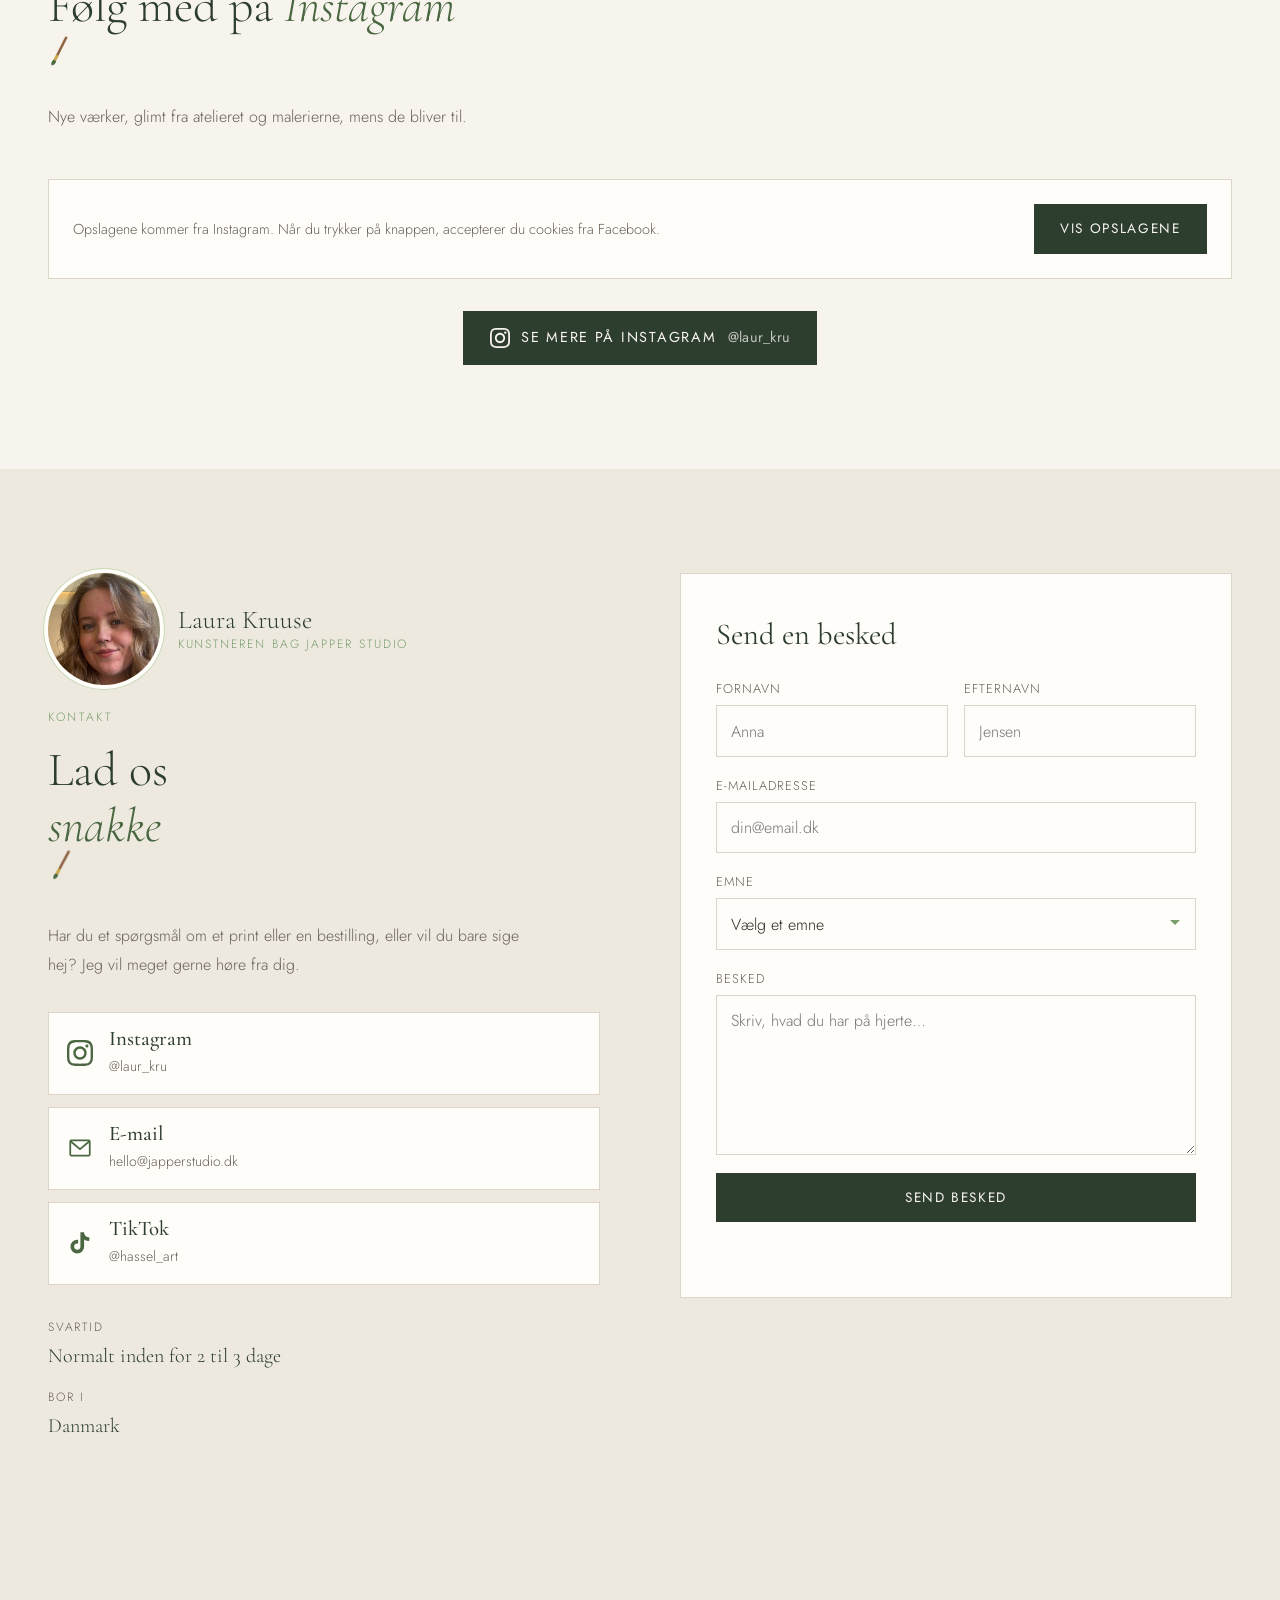
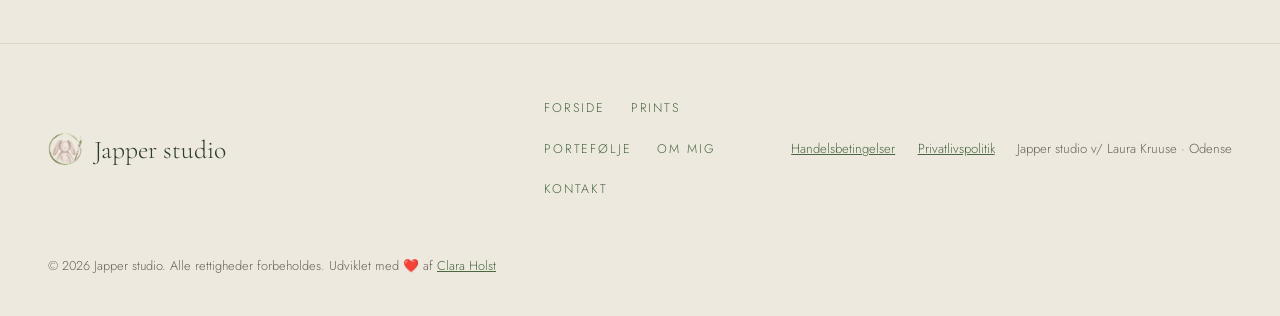
==== commit 553a7fb0: "forside update" ====
--- a/index.html
+++ b/index.html
@@ -25,7 +25,7 @@
   <link rel="icon" type="image/png" sizes="32x32" href="images/general/favicon-32.png">
   <link rel="icon" type="image/png" sizes="192x192" href="images/general/favicon-192.png">
   <link rel="apple-touch-icon" href="images/general/apple-touch-icon.png">
-  <link rel="stylesheet" href="css/style.css?v=20261125b">
+  <link rel="stylesheet" href="css/style.css?v=20261125j">
   <script>
     // Parts that used to be on the front page now have their own page: send old links there
     (() => {
@@ -63,6 +63,7 @@
     <div class="wrap hero-content">
       <!-- Left: the logo with the buttons underneath -->
       <div class="hero-text">
+        <p class="eyebrow hero-welcome" data-i18n="home.welcome">Velkommen til:</p>
         <h1 class="hero-logo-h">
           <!-- WebP (about 85 % smaller); the PNG is only for very old browsers -->
           <picture>
@@ -76,9 +77,17 @@
           <a class="btn line" href="museum.html" data-i18n="home.ctaMuseum">Se porteføljen</a>
         </div>
       </div>
-      <!-- Right: PLACEHOLDER. Replace this div with e.g.
-           <img class="hero-photo" src="images/general/your-photo.jpg" width="1200" height="1500" alt="..."> -->
-      <div class="hero-photo hero-photo-placeholder" aria-hidden="true"><span>Billede kommer her</span></div>
+      <!-- Right: photo of Laura in an artsy frame (a sage block, a drifting gold line and gold-leaf flakes).
+           Desktop: from just under the menu to the bottom of the buttons, from under "Forside" (set by
+           placeHeroPhoto below) to the right margin. Top and bottom are cropped to fit. Phones: under the buttons. -->
+      <figure class="hero-frame">
+        <div class="hero-frame-pic">
+          <img class="hero-photo" src="images/general/lauragrin.jpg?v=2" width="1065" height="1422" alt="Laura Kruuse griner ved et bord med blomster" fetchpriority="high">
+        </div>
+        <span class="flake f1" aria-hidden="true"></span>
+        <span class="flake f2" aria-hidden="true"></span>
+        <span class="flake f3" aria-hidden="true"></span>
+      </figure>
     </div>
   </section>
 
@@ -238,7 +247,7 @@
 </footer>
 
 <script src="js/config.js?v=20261125"></script>
-<script src="js/i18n.js?v=20261124g"></script>
+<script src="js/i18n.js?v=20261125"></script>
 <script src="js/site.js?v=20261124g"></script>
 <script>
 let auctions = [];
@@ -385,7 +394,18 @@
   spy();
 })();
 
-document.addEventListener("lang:change", () => { renderTeaser(); renderLinks(); renderIgProfile(); });
+document.addEventListener("lang:change", () => { renderTeaser(); renderLinks(); renderIgProfile(); placeHeroPhoto(); });
+
+/* ---------- Top photo starts right under "Forside" in the menu (desktop only; the CSS falls back to the middle) ---------- */
+function placeHeroPhoto() {
+  const box = $(".hero-content"), link = $(".nav-links a[aria-current]");
+  if (!box) return;
+  if (link && innerWidth >= 900) box.style.setProperty("--photo-left", Math.round(link.getBoundingClientRect().left - box.getBoundingClientRect().left) + "px");
+  else box.style.removeProperty("--photo-left");
+}
+placeHeroPhoto();
+addEventListener("resize", placeHeroPhoto);
+document.fonts?.ready.then(placeHeroPhoto);
 if (AUCTION) {
   loadAuctions();
   setInterval(tickTeaser, 1000);
--- a/css/style.css
+++ b/css/style.css
@@ -703,21 +703,81 @@
 @media (max-width: 599px) { .mcta-label { display: none; } }
 @media (max-width: 479px) { .mcta-wall { padding-inline: 0.6rem; } .mcta-frame img { height: 72px; } .mcta-visitor { height: 120px; } }
 
-/* Top section: the logo with the buttons underneath on the left, a picture on the right (hidden on phones) */
-.hero-content { display: grid; gap: 1.5rem; }
-.hero-logo-h { margin: 0; line-height: 0; }
-.hero-logo { display: block; width: clamp(180px, 55vw, 240px); height: auto; filter: drop-shadow(0 14px 26px rgba(0, 0, 0, 0.25)); animation: fadeUp 0.8s 0.1s both; }
-.hero-photo { display: none; }
+/* ---------- Top section ----------
+   Phones: everything centred: "Velkommen til", the logo, the buttons, and the framed photo underneath.
+   700 px and up: logo and buttons on the left, vertically centred against the photo on the right. */
+:root { --gold: #c49a3c; --gold-light: #ecd28c; }
+.hero-content {
+  display: grid; justify-items: center; text-align: center; gap: 0;
+  padding-top: calc(var(--nav-h) + env(safe-area-inset-top, 0px) + 1.5rem);
+  padding-bottom: calc(3rem + env(safe-area-inset-bottom, 0px));
+}
+.hero-text { display: flex; flex-direction: column; align-items: center; }
+@media (max-width: 699px) { .hero { align-items: flex-start; } }
+.hero-welcome { color: var(--green-mid) !important; }
+.hero-logo-h { position: relative; margin: 0.6rem 0 0; line-height: 0; }
+/* a soft sage glow behind the logo */
+.hero-logo-h::before { content: ""; position: absolute; inset: -18%; z-index: -1; border-radius: 50%; background: radial-gradient(closest-side, rgba(200, 217, 184, 0.55), rgba(200, 217, 184, 0)); }
+.hero-logo { display: block; width: clamp(200px, 62vw, 260px); height: auto; filter: drop-shadow(0 10px 22px rgba(120, 100, 60, 0.14)); animation: fadeUp 0.8s 0.1s both; }
+.hero-actions { justify-content: center; }
+@media (max-width: 479px) { .hero-actions { width: min(100%, 340px); } }
+
+/* The frame: photo inside, a sage block offset behind it, a thin gold line that slowly drifts, and gold-leaf flakes */
+.hero-frame { position: relative; isolation: isolate; margin: 3rem auto 1rem; width: min(78vw, 330px); aspect-ratio: 4 / 5; }
+.hero-frame::after {   /* sage block, offset down and to the left */
+  content: ""; position: absolute; inset: 18px 18px -18px -18px; z-index: -2;
+  background: linear-gradient(150deg, rgba(200, 217, 184, 0.75), rgba(122, 158, 110, 0.35));
+  animation: frame-in 1s 0.5s both, drift-b 11s 1.5s ease-in-out infinite alternate;
+}
+.hero-frame::before {  /* thin gold line, offset up and to the right */
+  content: ""; position: absolute; inset: -14px -14px 14px 14px; z-index: -1;
+  border: 1.5px solid var(--gold); opacity: 0.85;
+  animation: frame-in 1s 0.8s both, drift-a 9s 1.8s ease-in-out infinite alternate;
+}
+.hero-frame-pic { position: absolute; inset: 0; overflow: hidden; background: #e9e2cf; box-shadow: 0 24px 44px -24px rgba(60, 50, 30, 0.45); animation: wipe-up 1.3s 0.25s cubic-bezier(0.7, 0, 0.2, 1) both; }
+.hero-photo { display: block; width: 100%; height: 100%; object-fit: cover; object-position: 85% 45%;   /* Laura sits to the right in the photo */
+  animation: settle 2.6s 0.25s cubic-bezier(0.2, 0.6, 0.2, 1) both; }
+.flake {
+  position: absolute; z-index: 1; width: 20px; height: 15px; pointer-events: none;
+  background: linear-gradient(135deg, var(--gold-light) 0%, var(--gold) 55%, #f3e2a8 100%);
+  border-radius: 62% 38% 55% 45% / 48% 60% 40% 52%; box-shadow: 0 2px 6px rgba(120, 90, 30, 0.25);
+  animation: frame-in 0.8s both, flake-float 6s ease-in-out infinite;
+}
+.flake.f1 { top: -10px; left: -12px; animation-delay: 1.2s, 1.2s; transform: rotate(-20deg); }
+.flake.f2 { top: 38%; right: -11px; width: 13px; height: 10px; animation-delay: 1.4s, 2.4s; }
+.flake.f3 { bottom: -9px; left: 28%; width: 16px; height: 12px; animation-delay: 1.6s, 3.4s; }
+
+/* ends a little outside the box, so the shadow is not cut off once the wipe is done */
+@keyframes wipe-up { from { clip-path: inset(100% 0 0 0); } to { clip-path: inset(-60px); } }
+@keyframes settle { from { transform: scale(1.12); } to { transform: none; } }
+@keyframes frame-in { from { opacity: 0; } }
+@keyframes drift-a { from { transform: translate(0, 0) rotate(0deg); } to { transform: translate(-7px, 6px) rotate(0.6deg); } }
+@keyframes drift-b { from { transform: translate(0, 0); } to { transform: translate(8px, -6px); } }
+@keyframes flake-float { 0%, 100% { translate: 0 0; rotate: 0deg; } 50% { translate: 0 -7px; rotate: 18deg; } }
+
 @media (min-width: 700px) {
-  .hero-content { grid-template-columns: minmax(0, 1fr) minmax(0, 1fr); align-items: center; gap: 3rem; }
-  .hero-photo { display: block; width: 100%; max-width: 460px; justify-self: end; aspect-ratio: 4 / 5; height: auto; object-fit: cover; animation: fadeUp 0.8s 0.3s both; }
+  /* The section is one screen tall; the photo goes from just under the menu to --ph-bottom above the bottom edge,
+     and from under "Forside" (--photo-left, measured in index.html; the middle of the page when the menu is folded
+     away) to the right margin, which is as far from the edge as the logo is on the left. */
+  .hero-content {
+    --ph-top: calc(var(--nav-h) + env(safe-area-inset-top, 0px) + 2rem);
+    --ph-bottom: calc(3.5rem + env(safe-area-inset-bottom, 0px));
+    min-height: 100svh; justify-items: start; align-content: center; text-align: left;
+    padding-top: var(--ph-top); padding-bottom: var(--ph-bottom);
+  }
+  .hero-text { align-items: flex-start; max-width: calc(var(--photo-left, 50%) - 3rem); }
+  .hero-actions { justify-content: flex-start; }
+  .hero-frame {
+    position: absolute; margin: 0; aspect-ratio: auto;
+    top: var(--ph-top); bottom: var(--ph-bottom); left: var(--photo-left, 50%); right: 0; width: auto;
+  }
+  .flake.f1 { width: 24px; height: 18px; }
 }
 @media (min-width: 900px) {
   .hero-logo { width: clamp(280px, 26vw, 360px); }
-}
-/* Placeholder until a real picture is chosen: a soft box with a note in the middle */
-.hero-photo-placeholder { background: rgba(106, 134, 96, 0.1); border: 1px dashed rgba(63, 84, 64, 0.35); }
-.hero-photo-placeholder span { display: grid; place-items: center; height: 100%; font-size: 0.75rem; letter-spacing: 0.16em; text-transform: uppercase; color: var(--text-muted); }
+  .hero-frame::after { inset: 26px 26px -26px -26px; }
+  .hero-frame::before { inset: -18px -18px 18px 18px; }
+}
 
 /* Japper studio logo in the footer */
 .footer-logo { display: inline-flex; align-items: center; gap: 0.6rem; }
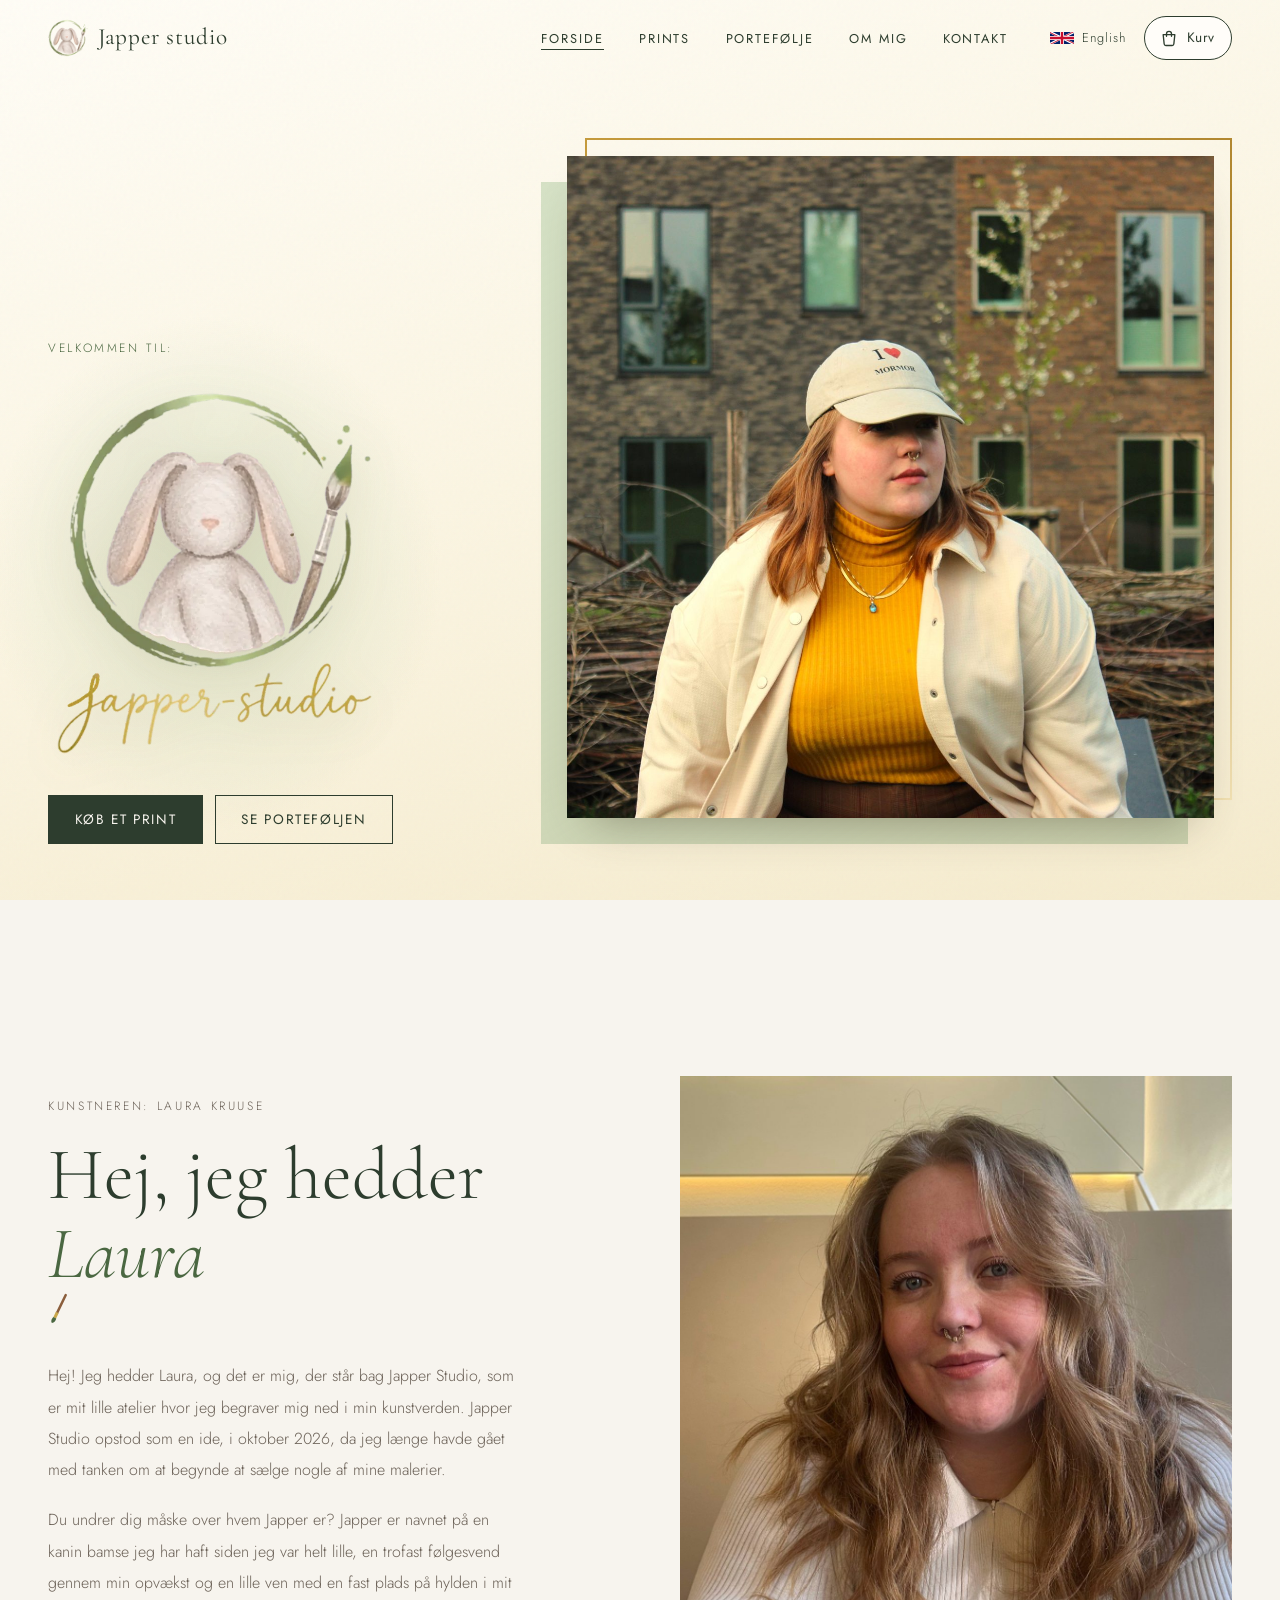
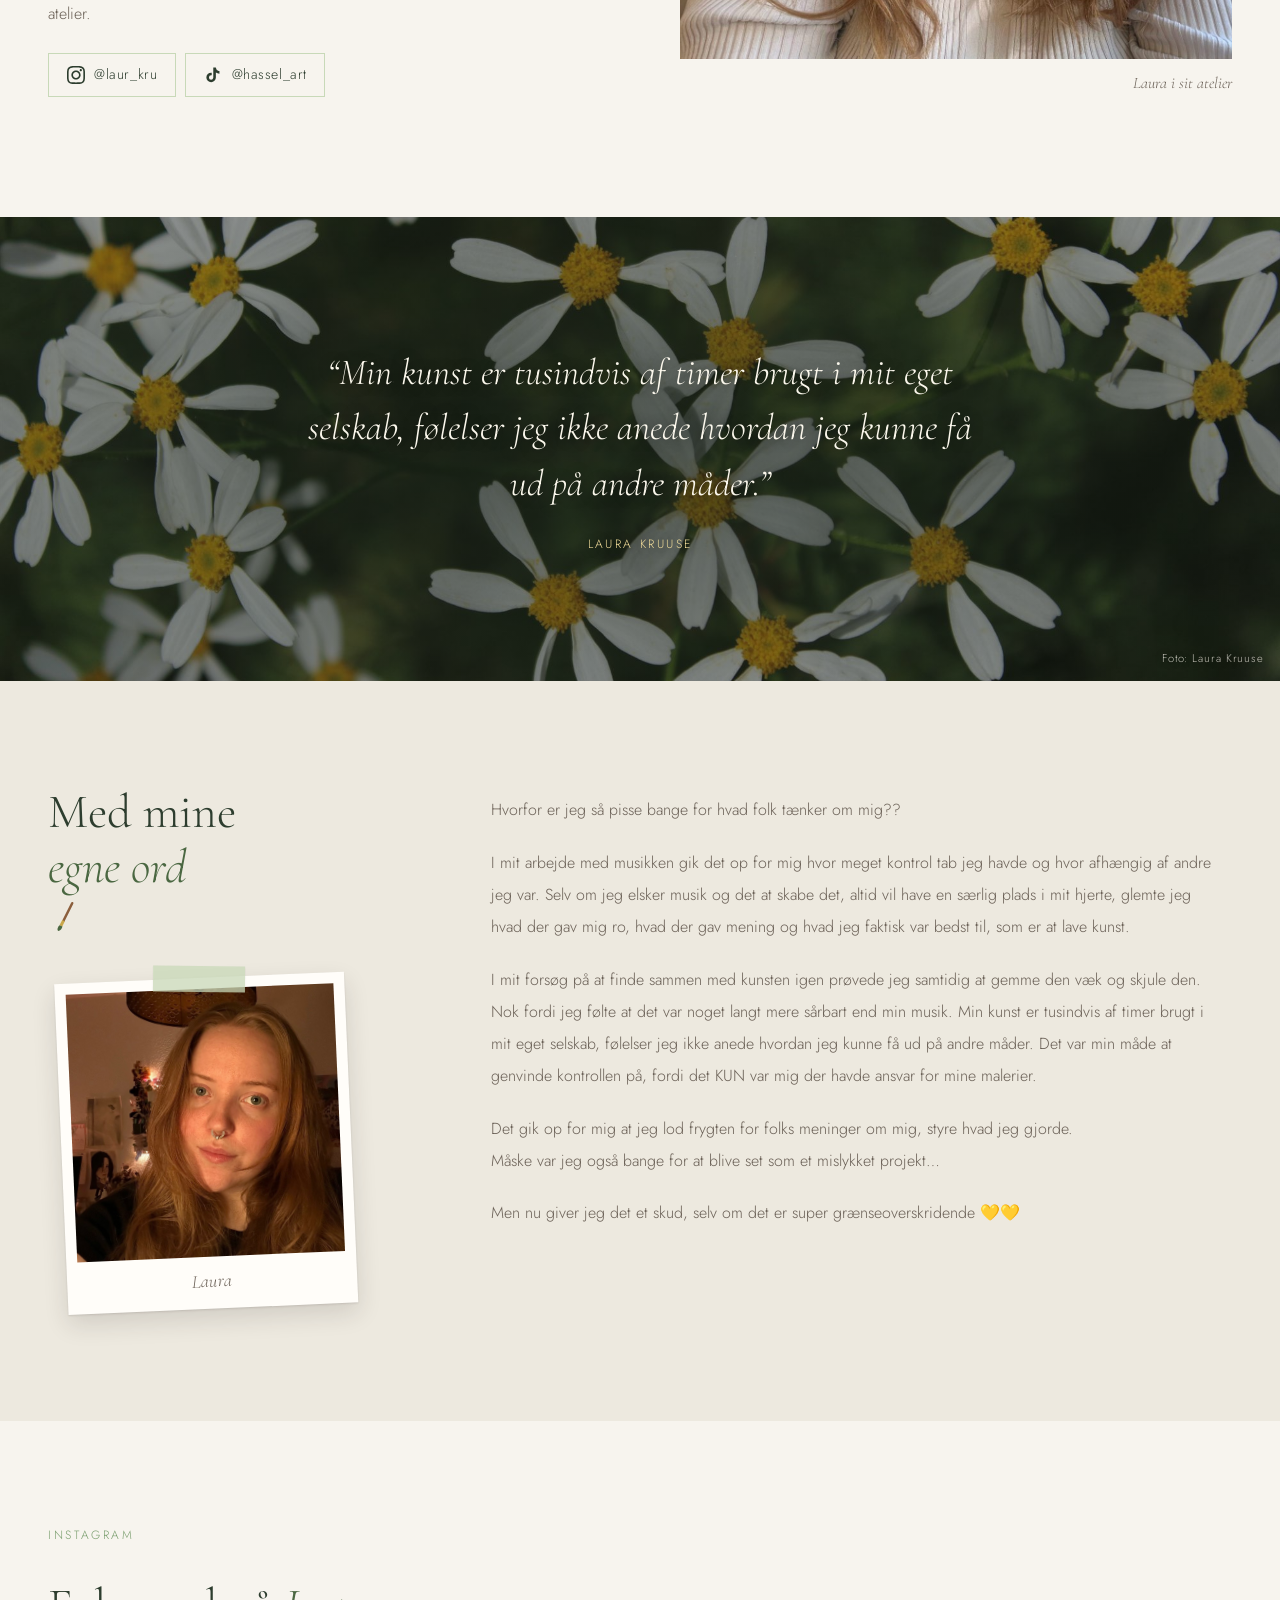
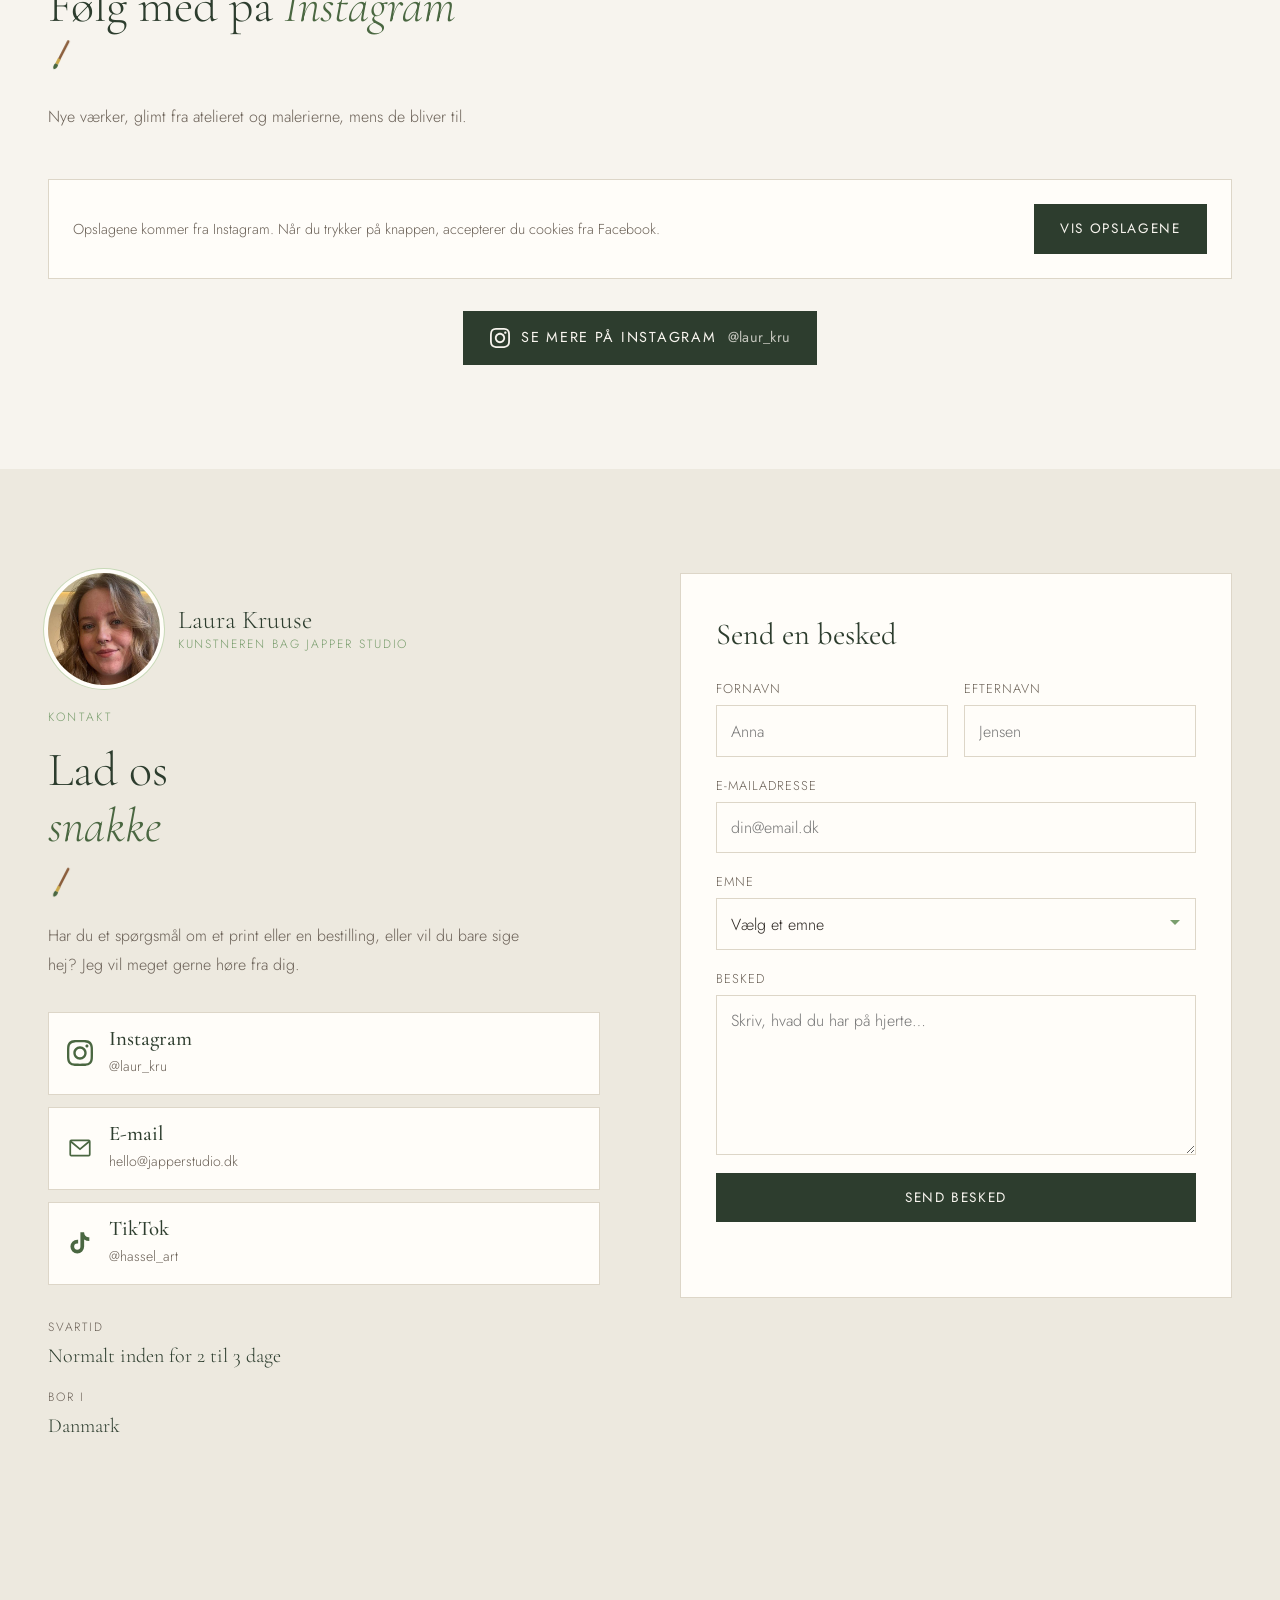
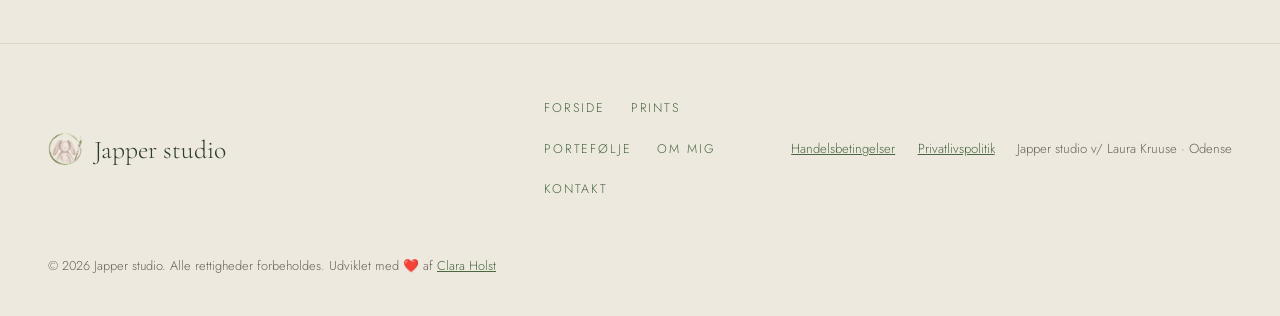
==== commit 26e8e5c2: "nyt forside" ====
--- a/index.html
+++ b/index.html
@@ -25,7 +25,7 @@
   <link rel="icon" type="image/png" sizes="32x32" href="images/general/favicon-32.png">
   <link rel="icon" type="image/png" sizes="192x192" href="images/general/favicon-192.png">
   <link rel="apple-touch-icon" href="images/general/apple-touch-icon.png">
-  <link rel="stylesheet" href="css/style.css?v=20261125j">
+  <link rel="stylesheet" href="css/style.css?v=20261125z">
   <script>
     // Parts that used to be on the front page now have their own page: send old links there
     (() => {
@@ -77,16 +77,15 @@
           <a class="btn line" href="museum.html" data-i18n="home.ctaMuseum">Se porteføljen</a>
         </div>
       </div>
-      <!-- Right: photo of Laura in an artsy frame (a sage block, a drifting gold line and gold-leaf flakes).
+      <!-- Right: photo of Laura in a frame: a sage square behind, and a glittering gold square outline (both drift slowly).
            Desktop: from just under the menu to the bottom of the buttons, from under "Forside" (set by
            placeHeroPhoto below) to the right margin. Top and bottom are cropped to fit. Phones: under the buttons. -->
       <figure class="hero-frame">
+        <!-- gold square outline with a light sweeping along it and small twinkling sparkles -->
+        <span class="hero-gold" aria-hidden="true"><i></i><i></i><i></i><i></i></span>
         <div class="hero-frame-pic">
-          <img class="hero-photo" src="images/general/lauragrin.jpg?v=2" width="1065" height="1422" alt="Laura Kruuse griner ved et bord med blomster" fetchpriority="high">
+          <img class="hero-photo" src="images/general/laura-hero.jpg" width="2000" height="1320" alt="Laura Kruuse i lys jakke, gul rullekrave og kasket foran en murstensbygning" fetchpriority="high">
         </div>
-        <span class="flake f1" aria-hidden="true"></span>
-        <span class="flake f2" aria-hidden="true"></span>
-        <span class="flake f3" aria-hidden="true"></span>
       </figure>
     </div>
   </section>
@@ -247,7 +246,7 @@
 </footer>
 
 <script src="js/config.js?v=20261125"></script>
-<script src="js/i18n.js?v=20261125"></script>
+<script src="js/i18n.js?v=20261125c"></script>
 <script src="js/site.js?v=20261124g"></script>
 <script>
 let auctions = [];
--- a/css/style.css
+++ b/css/style.css
@@ -722,38 +722,49 @@
 .hero-actions { justify-content: center; }
 @media (max-width: 479px) { .hero-actions { width: min(100%, 340px); } }
 
-/* The frame: photo inside, a sage block offset behind it, a thin gold line that slowly drifts, and gold-leaf flakes */
-.hero-frame { position: relative; isolation: isolate; margin: 3rem auto 1rem; width: min(78vw, 330px); aspect-ratio: 4 / 5; }
-.hero-frame::after {   /* sage block, offset down and to the left */
+/* The frame: a sage square offset behind the photo (down and left), a thin gold square outline offset the other way
+   (up and right), both drifting slowly */
+.hero-frame { position: relative; isolation: isolate; margin: 3rem auto 2.5rem; width: min(74vw, 320px); aspect-ratio: 5 / 6; }
+.hero-frame::after {   /* sage square */
   content: ""; position: absolute; inset: 18px 18px -18px -18px; z-index: -2;
   background: linear-gradient(150deg, rgba(200, 217, 184, 0.75), rgba(122, 158, 110, 0.35));
-  animation: frame-in 1s 0.5s both, drift-b 11s 1.5s ease-in-out infinite alternate;
-}
-.hero-frame::before {  /* thin gold line, offset up and to the right */
-  content: ""; position: absolute; inset: -14px -14px 14px 14px; z-index: -1;
-  border: 1.5px solid var(--gold); opacity: 0.85;
-  animation: frame-in 1s 0.8s both, drift-a 9s 1.8s ease-in-out infinite alternate;
-}
-.hero-frame-pic { position: absolute; inset: 0; overflow: hidden; background: #e9e2cf; box-shadow: 0 24px 44px -24px rgba(60, 50, 30, 0.45); animation: wipe-up 1.3s 0.25s cubic-bezier(0.7, 0, 0.2, 1) both; }
-.hero-photo { display: block; width: 100%; height: 100%; object-fit: cover; object-position: 85% 45%;   /* Laura sits to the right in the photo */
-  animation: settle 2.6s 0.25s cubic-bezier(0.2, 0.6, 0.2, 1) both; }
-.flake {
-  position: absolute; z-index: 1; width: 20px; height: 15px; pointer-events: none;
-  background: linear-gradient(135deg, var(--gold-light) 0%, var(--gold) 55%, #f3e2a8 100%);
-  border-radius: 62% 38% 55% 45% / 48% 60% 40% 52%; box-shadow: 0 2px 6px rgba(120, 90, 30, 0.25);
-  animation: frame-in 0.8s both, flake-float 6s ease-in-out infinite;
-}
-.flake.f1 { top: -10px; left: -12px; animation-delay: 1.2s, 1.2s; transform: rotate(-20deg); }
-.flake.f2 { top: 38%; right: -11px; width: 13px; height: 10px; animation-delay: 1.4s, 2.4s; }
-.flake.f3 { bottom: -9px; left: 28%; width: 16px; height: 12px; animation-delay: 1.6s, 3.4s; }
-
-/* ends a little outside the box, so the shadow is not cut off once the wipe is done */
-@keyframes wipe-up { from { clip-path: inset(100% 0 0 0); } to { clip-path: inset(-60px); } }
-@keyframes settle { from { transform: scale(1.12); } to { transform: none; } }
+  animation: frame-in 1s 0.5s both, drift-b 19s 1.5s ease-in-out infinite alternate;
+}
+/* Gold square outline. The line itself is a gold gradient shown only on the border (the mask cuts out the middle);
+   the gradient slides along so a soft light sweeps over the gold, and four sparkles twinkle on the line */
+.hero-gold {
+  position: absolute; inset: -14px -14px 14px 14px; z-index: -1; pointer-events: none;
+  animation: frame-in 1s 0.8s both, drift-a 16s 1.8s ease-in-out infinite alternate;
+}
+.hero-gold::before {
+  content: ""; position: absolute; inset: 0; border: 2.5px solid transparent;
+  background: linear-gradient(115deg, var(--gold) 0%, #b0862f 30%, #fff4cf 42%, var(--gold-light) 47%, #b0862f 60%, var(--gold) 100%) border-box;
+  background-size: 250% 250%;
+  -webkit-mask: linear-gradient(#000 0 0) padding-box, linear-gradient(#000 0 0);
+  -webkit-mask-composite: xor; mask: linear-gradient(#000 0 0) padding-box exclude, linear-gradient(#000 0 0);
+  animation: gold-sweep 10s ease-in-out infinite;
+}
+.hero-gold i {   /* a four-pointed sparkle sitting on the line */
+  position: absolute; width: 14px; height: 14px; translate: -50% -50%;
+  background: radial-gradient(circle, #fff 0%, #fff4cf 35%, var(--gold-light) 60%, transparent 72%);
+  clip-path: polygon(50% 0, 60% 40%, 100% 50%, 60% 60%, 50% 100%, 40% 60%, 0 50%, 40% 40%);
+  filter: drop-shadow(0 0 3px rgba(255, 236, 170, 0.9));
+  scale: 0; animation: twinkle 6.5s ease-in-out infinite;
+}
+.hero-gold i:nth-child(1) { top: 0; left: 38%; animation-delay: 2s; }
+.hero-gold i:nth-child(2) { top: 0; left: 82%; width: 10px; height: 10px; animation-delay: 4.2s; }
+.hero-gold i:nth-child(3) { top: 34%; left: 100%; animation-delay: 6s; }
+.hero-gold i:nth-child(4) { top: 78%; left: 100%; width: 10px; height: 10px; animation-delay: 8.3s; }
+@keyframes gold-sweep { 0%, 100% { background-position: 100% 0; } 50% { background-position: 0 100%; } }
+@keyframes twinkle { 0%, 55%, 100% { scale: 0; rotate: 0deg; opacity: 0; } 70% { scale: 1; rotate: 45deg; opacity: 1; } 85% { scale: 0.4; rotate: 90deg; opacity: 0.6; } }
+.hero-frame-pic { position: absolute; inset: 0; overflow: hidden; background: #e9e2cf; box-shadow: 0 24px 44px -24px rgba(60, 50, 30, 0.45); animation: fadeUp 0.8s 0.1s both;   /* comes in just like the logo */ }
+.hero-photo { display: block; width: 100%; height: 100%; object-fit: cover; object-position: 47% 40%;   /* keeps Laura (just left of the middle of the photo) in view */
+}
+
+
 @keyframes frame-in { from { opacity: 0; } }
-@keyframes drift-a { from { transform: translate(0, 0) rotate(0deg); } to { transform: translate(-7px, 6px) rotate(0.6deg); } }
 @keyframes drift-b { from { transform: translate(0, 0); } to { transform: translate(8px, -6px); } }
-@keyframes flake-float { 0%, 100% { translate: 0 0; rotate: 0deg; } 50% { translate: 0 -7px; rotate: 18deg; } }
+@keyframes drift-a { from { transform: translate(0, 0); } to { transform: translate(-6px, 5px); } }
 
 @media (min-width: 700px) {
   /* The section is one screen tall; the photo goes from just under the menu to --ph-bottom above the bottom edge,
@@ -767,16 +778,23 @@
   }
   .hero-text { align-items: flex-start; max-width: calc(var(--photo-left, 50%) - 3rem); }
   .hero-actions { justify-content: flex-start; }
+  /* The whole frame (squares included) starts under "Forside" and stops at the
+     right margin: the photo is moved in by --decor-l / --decor-r so the decorations stay inside those lines. */
   .hero-frame {
+    --decor-l: 26px; --decor-r: 18px;
     position: absolute; margin: 0; aspect-ratio: auto;
-    top: var(--ph-top); bottom: var(--ph-bottom); left: var(--photo-left, 50%); right: 0; width: auto;
+    top: var(--ph-top); bottom: var(--ph-bottom); width: auto;
+    left: calc(var(--photo-left, 50%) + var(--decor-l)); right: var(--decor-r);
   }
-  .flake.f1 { width: 24px; height: 18px; }
+  /* Height: the photo starts a little below the menu, and the bottom of the sage square (--decor-b) ends exactly
+     level with the bottom of the buttons, which sit at the bottom of the section */
+  .hero-content { --ph-top: calc(var(--nav-h) + env(safe-area-inset-top, 0px) + 5rem); align-content: end; }
+  .hero-frame { --decor-b: 26px; bottom: calc(var(--ph-bottom) + var(--decor-b)); }
+  .hero-frame::after { inset: 26px 26px calc(-1 * var(--decor-b)) calc(-1 * var(--decor-l)); }
+  .hero-gold { inset: -18px calc(-1 * var(--decor-r)) 18px 18px; }
 }
 @media (min-width: 900px) {
   .hero-logo { width: clamp(280px, 26vw, 360px); }
-  .hero-frame::after { inset: 26px 26px -26px -26px; }
-  .hero-frame::before { inset: -18px -18px 18px 18px; }
 }
 
 /* Japper studio logo in the footer */
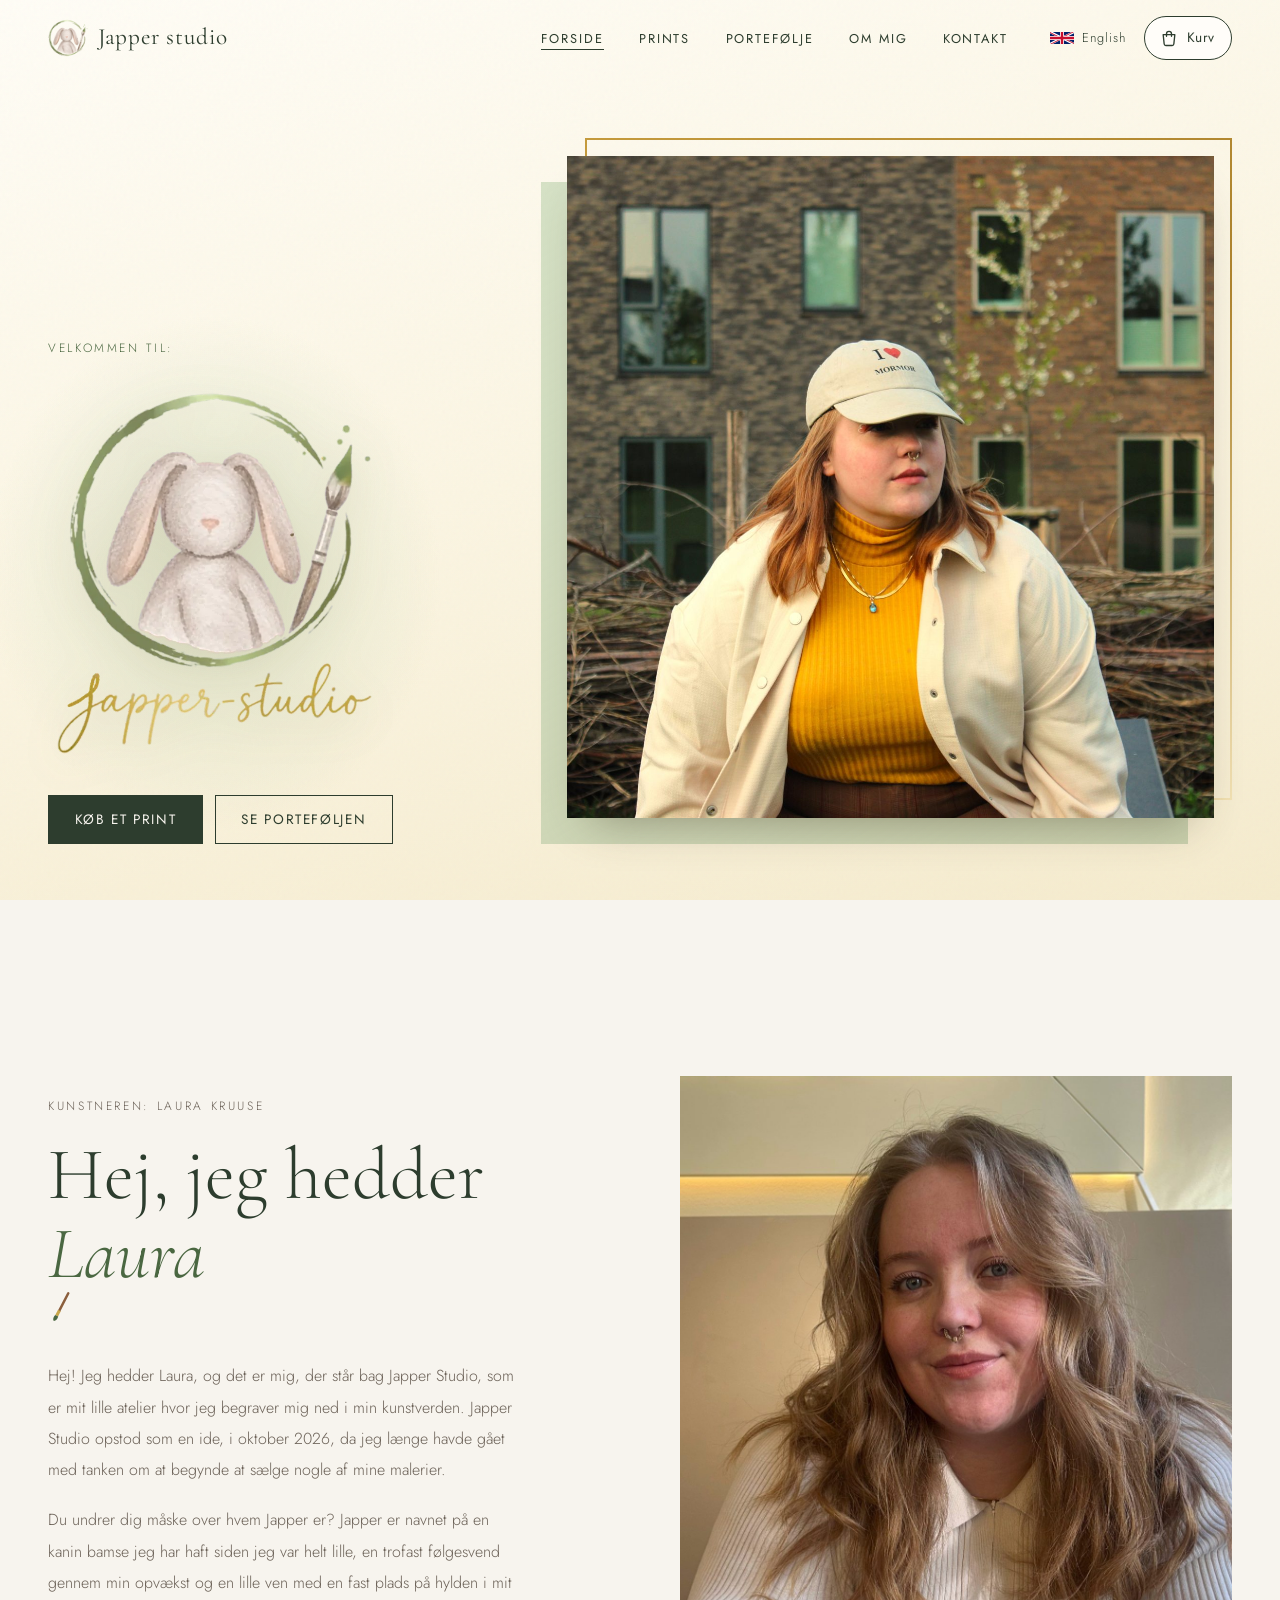
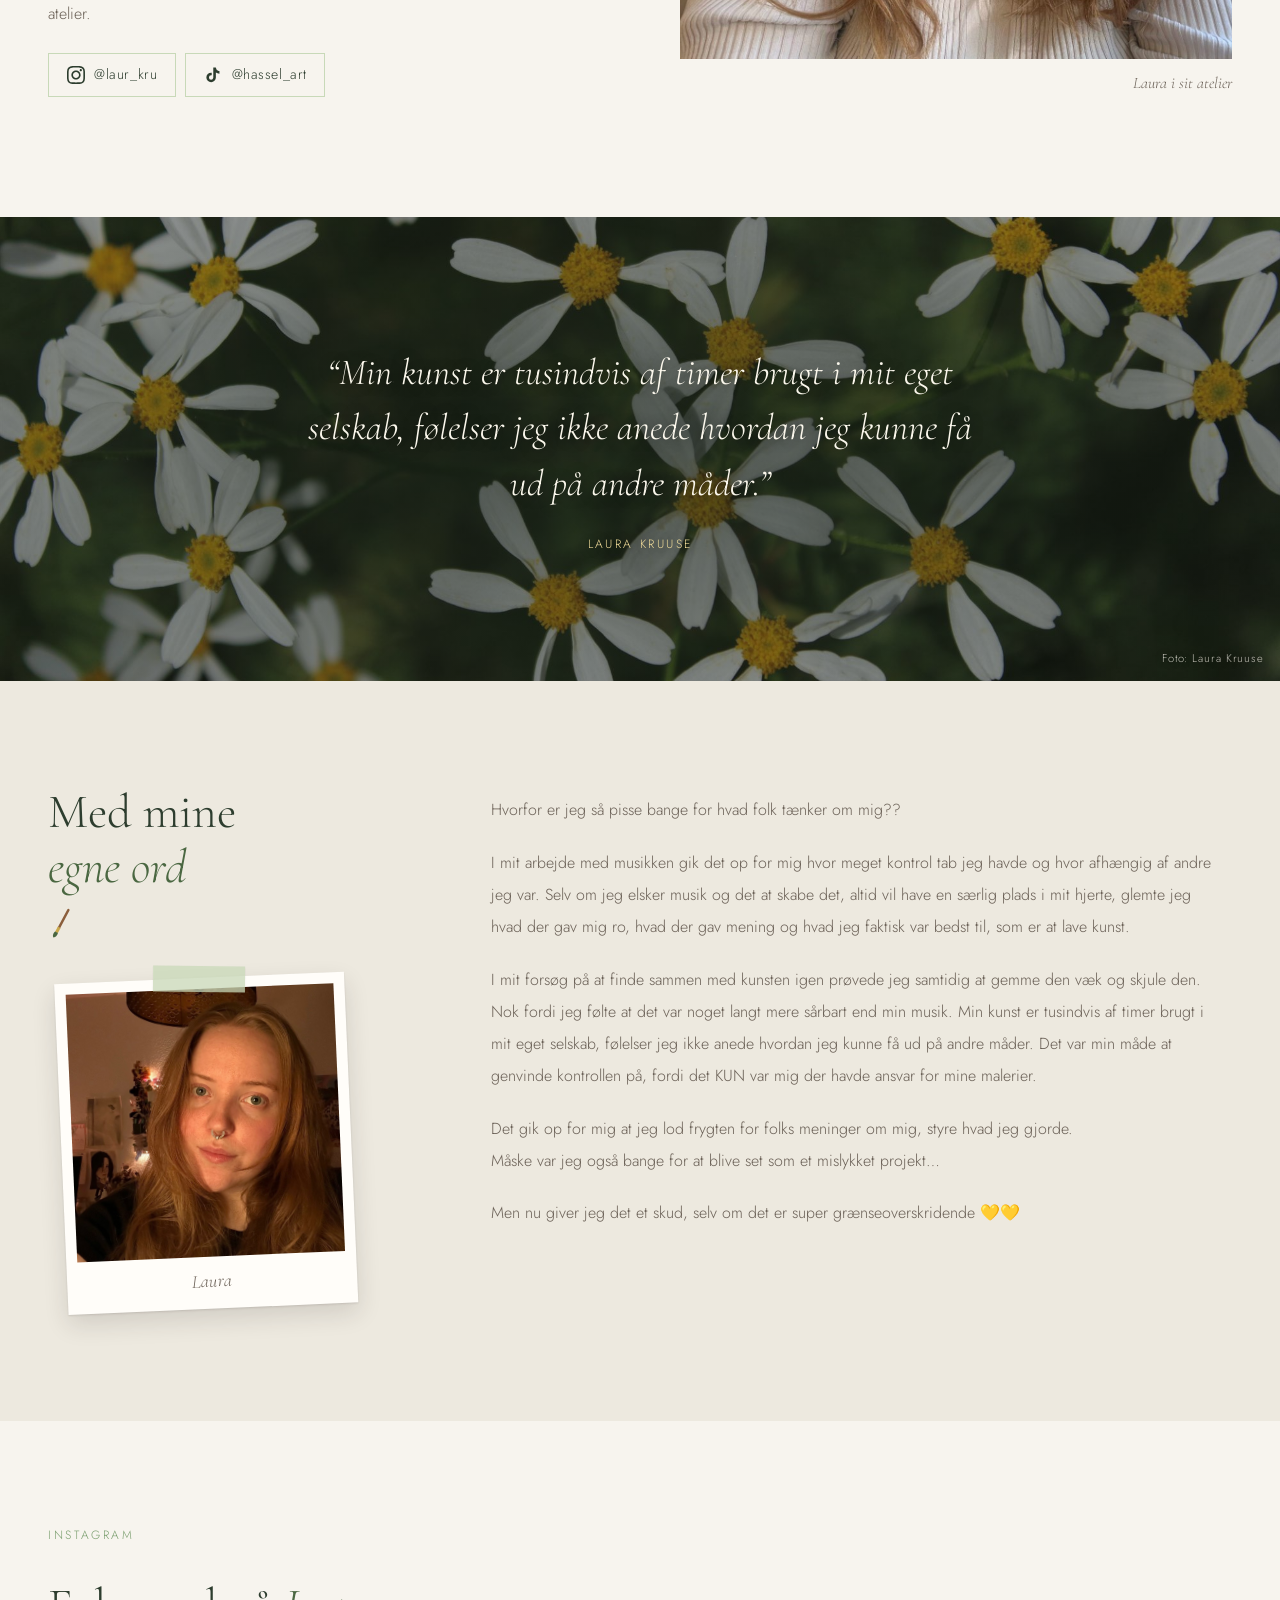
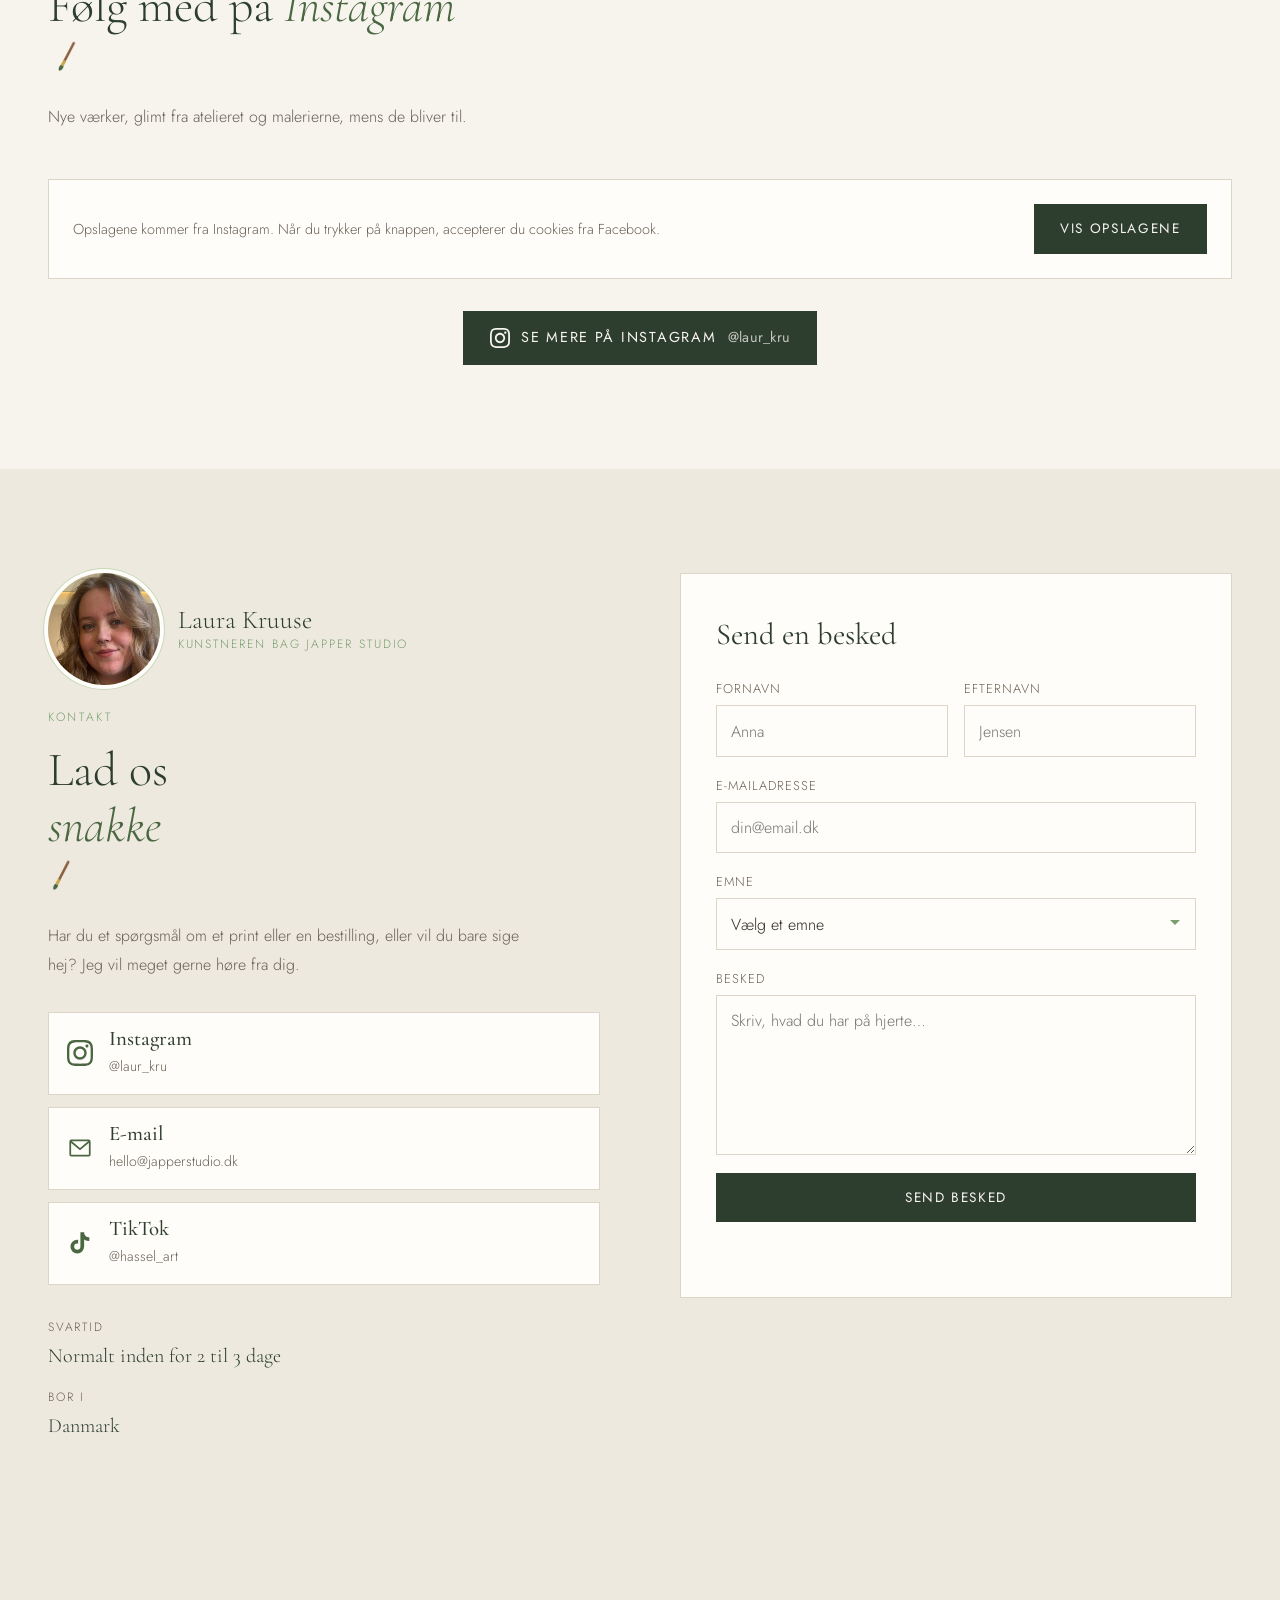
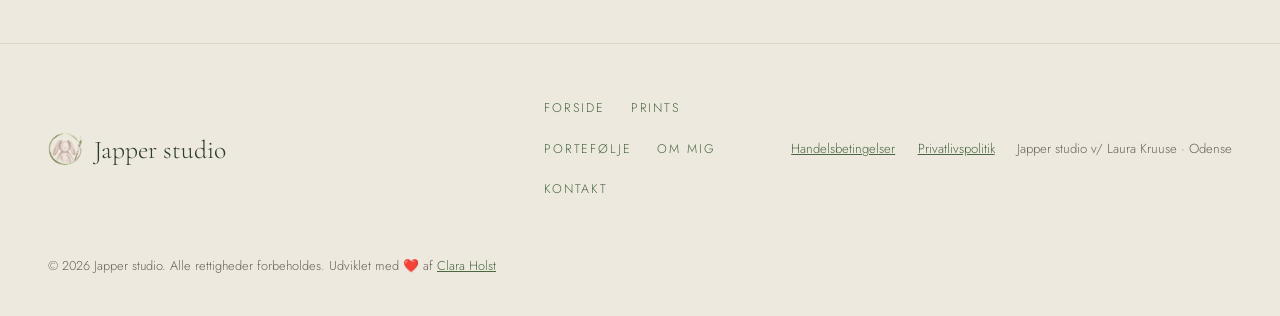
==== commit 7a780937: "forside" ====
--- a/index.html
+++ b/index.html
@@ -25,7 +25,7 @@
   <link rel="icon" type="image/png" sizes="32x32" href="images/general/favicon-32.png">
   <link rel="icon" type="image/png" sizes="192x192" href="images/general/favicon-192.png">
   <link rel="apple-touch-icon" href="images/general/apple-touch-icon.png">
-  <link rel="stylesheet" href="css/style.css?v=20261125z">
+  <link rel="stylesheet" href="css/style.css?v=20261126">
   <script>
     // Parts that used to be on the front page now have their own page: send old links there
     (() => {
--- a/css/style.css
+++ b/css/style.css
@@ -757,11 +757,12 @@
 .hero-gold i:nth-child(4) { top: 78%; left: 100%; width: 10px; height: 10px; animation-delay: 8.3s; }
 @keyframes gold-sweep { 0%, 100% { background-position: 100% 0; } 50% { background-position: 0 100%; } }
 @keyframes twinkle { 0%, 55%, 100% { scale: 0; rotate: 0deg; opacity: 0; } 70% { scale: 1; rotate: 45deg; opacity: 1; } 85% { scale: 0.4; rotate: 90deg; opacity: 0.6; } }
-.hero-frame-pic { position: absolute; inset: 0; overflow: hidden; background: #e9e2cf; box-shadow: 0 24px 44px -24px rgba(60, 50, 30, 0.45); animation: fadeUp 0.8s 0.1s both;   /* comes in just like the logo */ }
+.hero-frame-pic { position: absolute; inset: 0; overflow: hidden; background: #e9e2cf; box-shadow: 0 24px 44px -24px rgba(60, 50, 30, 0.45); animation: photo-pop 0.9s 0.2s cubic-bezier(0.34, 1.4, 0.5, 1) both;   /* a small pop: grows a little past full size, then settles */ }
 .hero-photo { display: block; width: 100%; height: 100%; object-fit: cover; object-position: 47% 40%;   /* keeps Laura (just left of the middle of the photo) in view */
 }
 
 
+@keyframes photo-pop { from { opacity: 0; transform: translateY(14px) scale(0.92); } 60% { opacity: 1; } to { opacity: 1; transform: none; } }
 @keyframes frame-in { from { opacity: 0; } }
 @keyframes drift-b { from { transform: translate(0, 0); } to { transform: translate(8px, -6px); } }
 @keyframes drift-a { from { transform: translate(0, 0); } to { transform: translate(-6px, 5px); } }
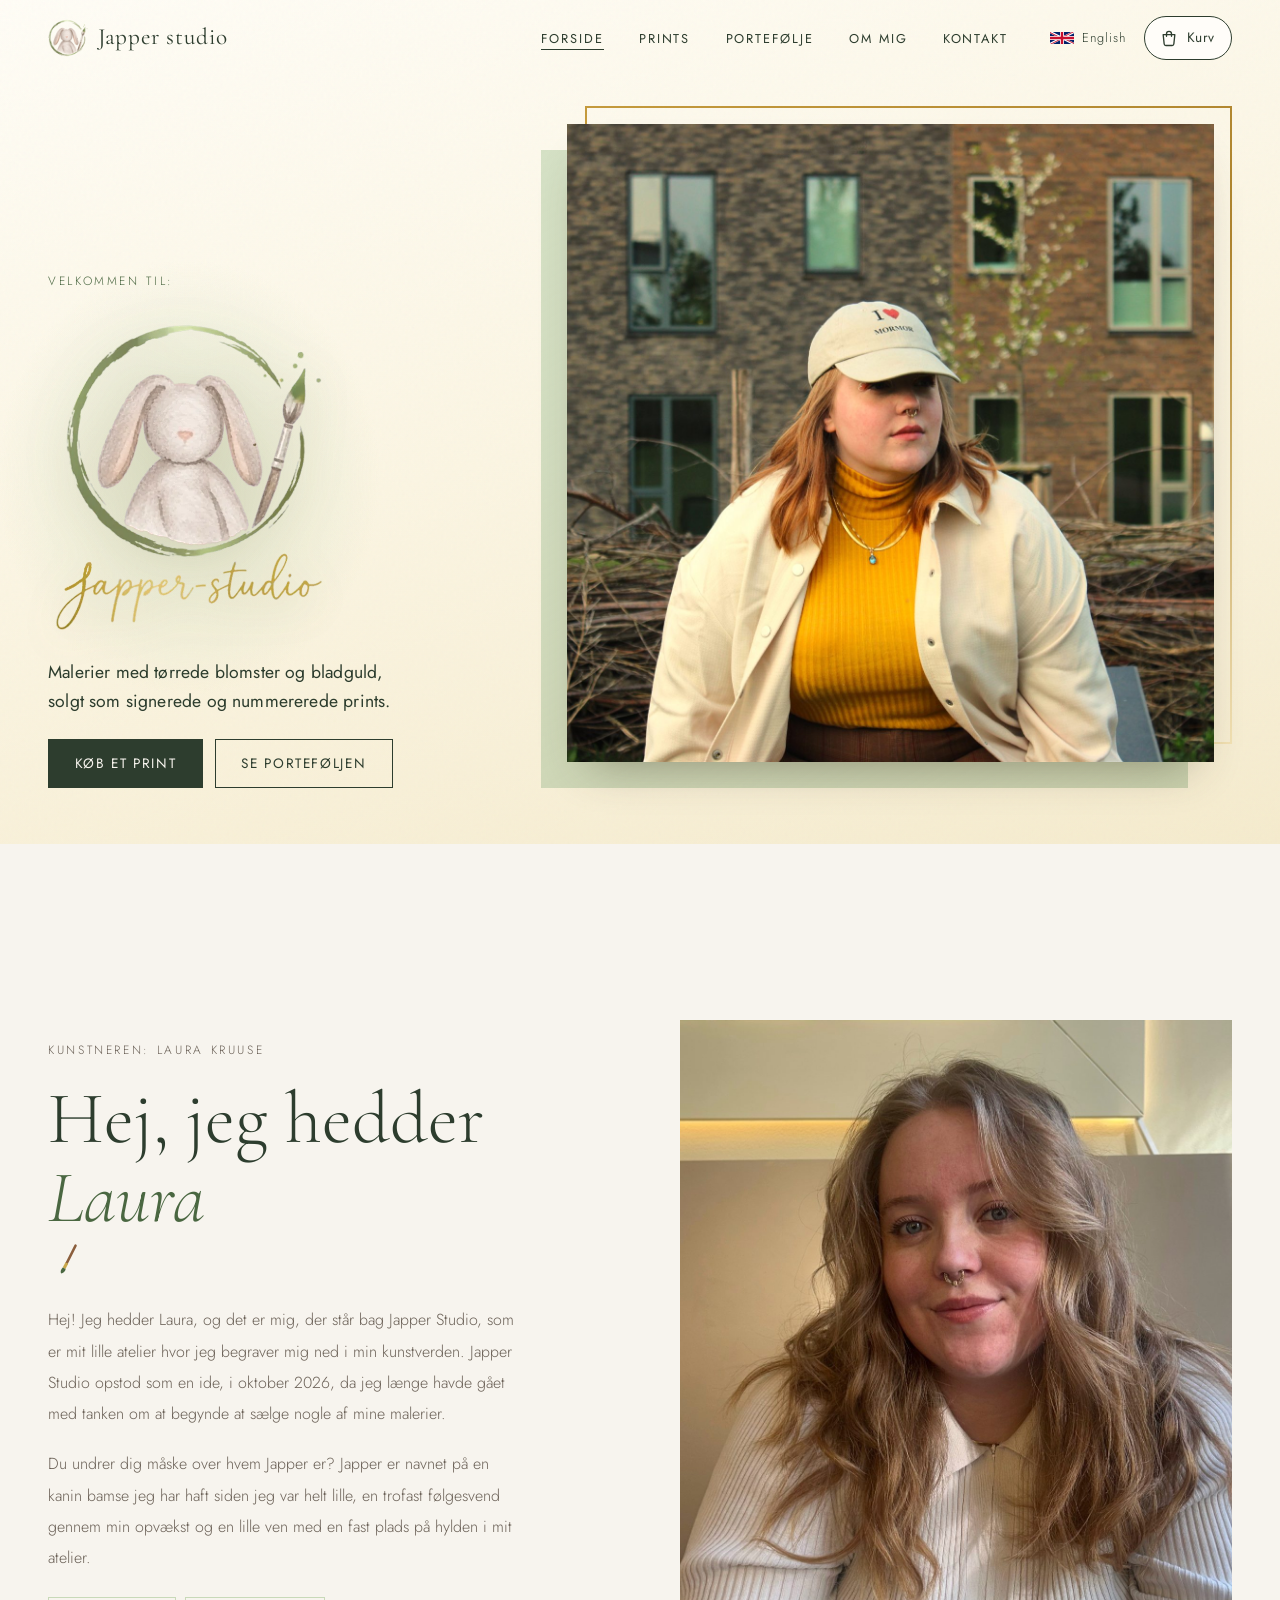
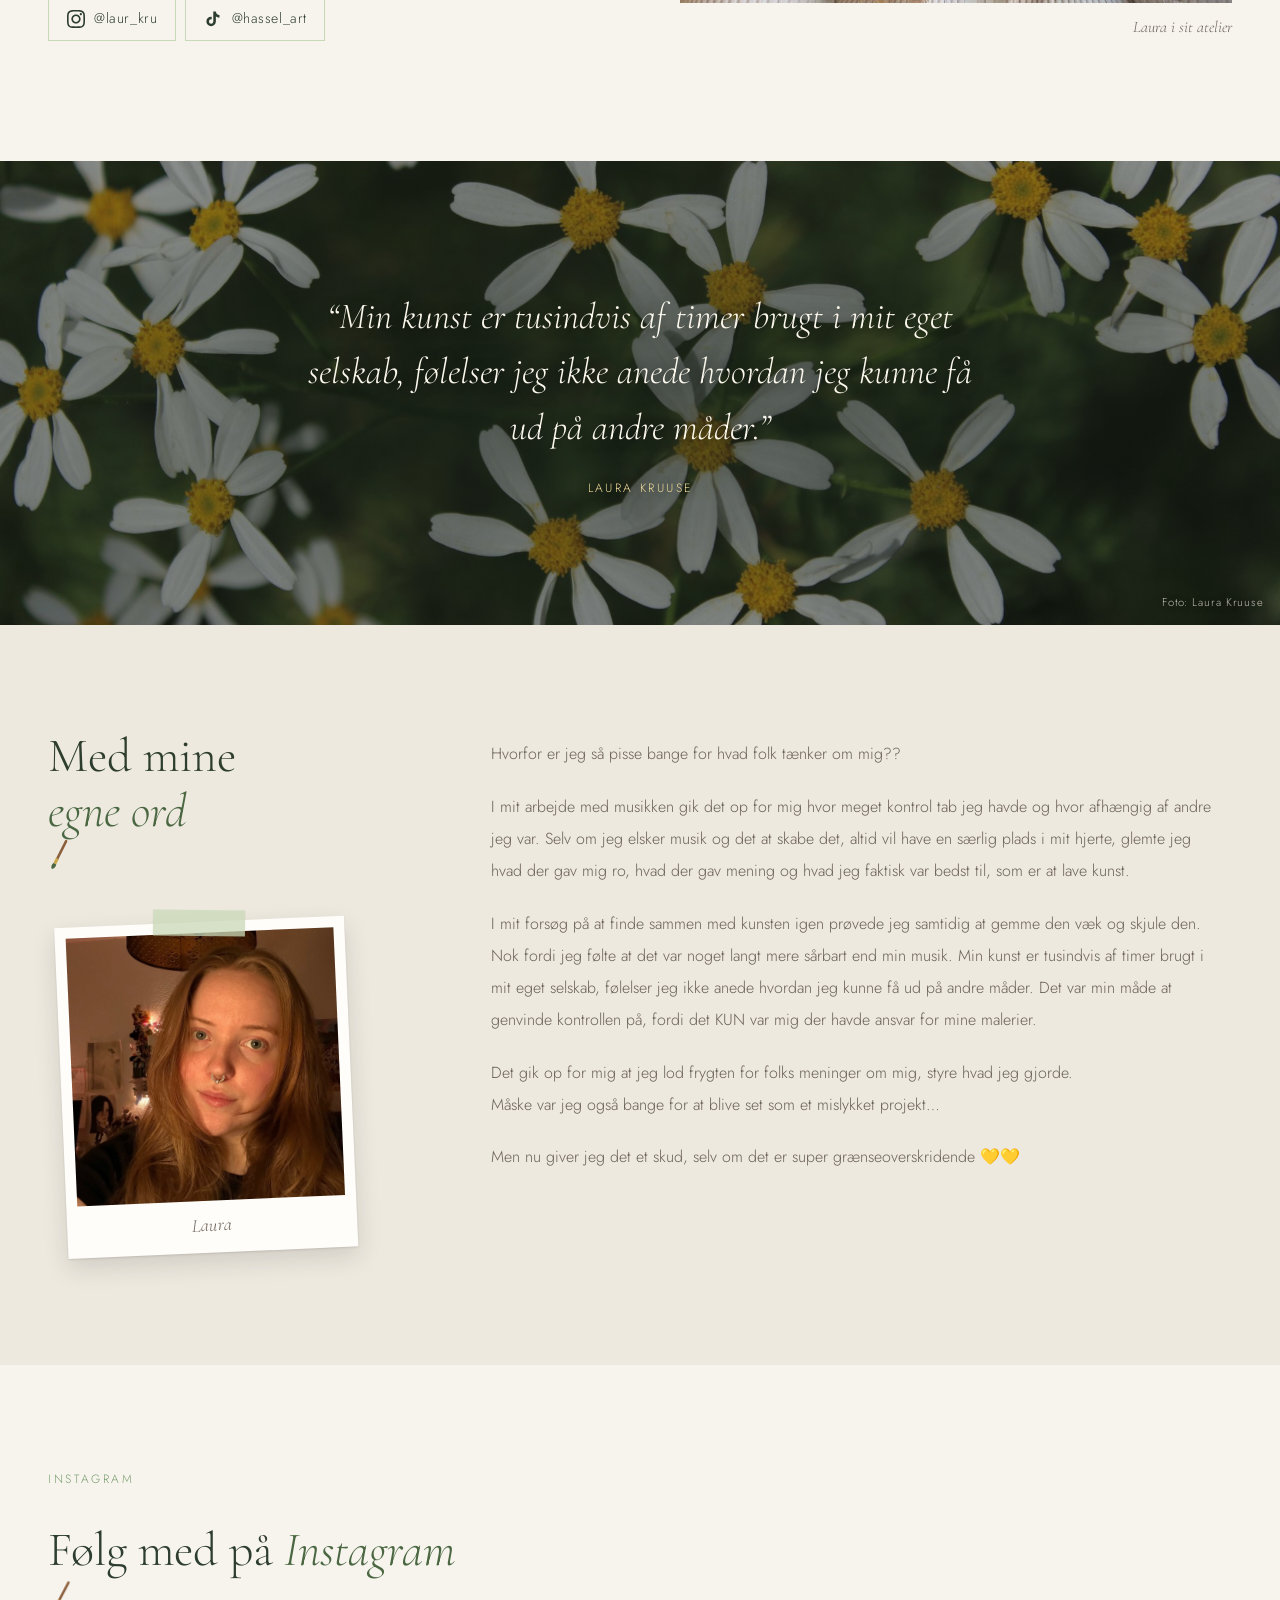
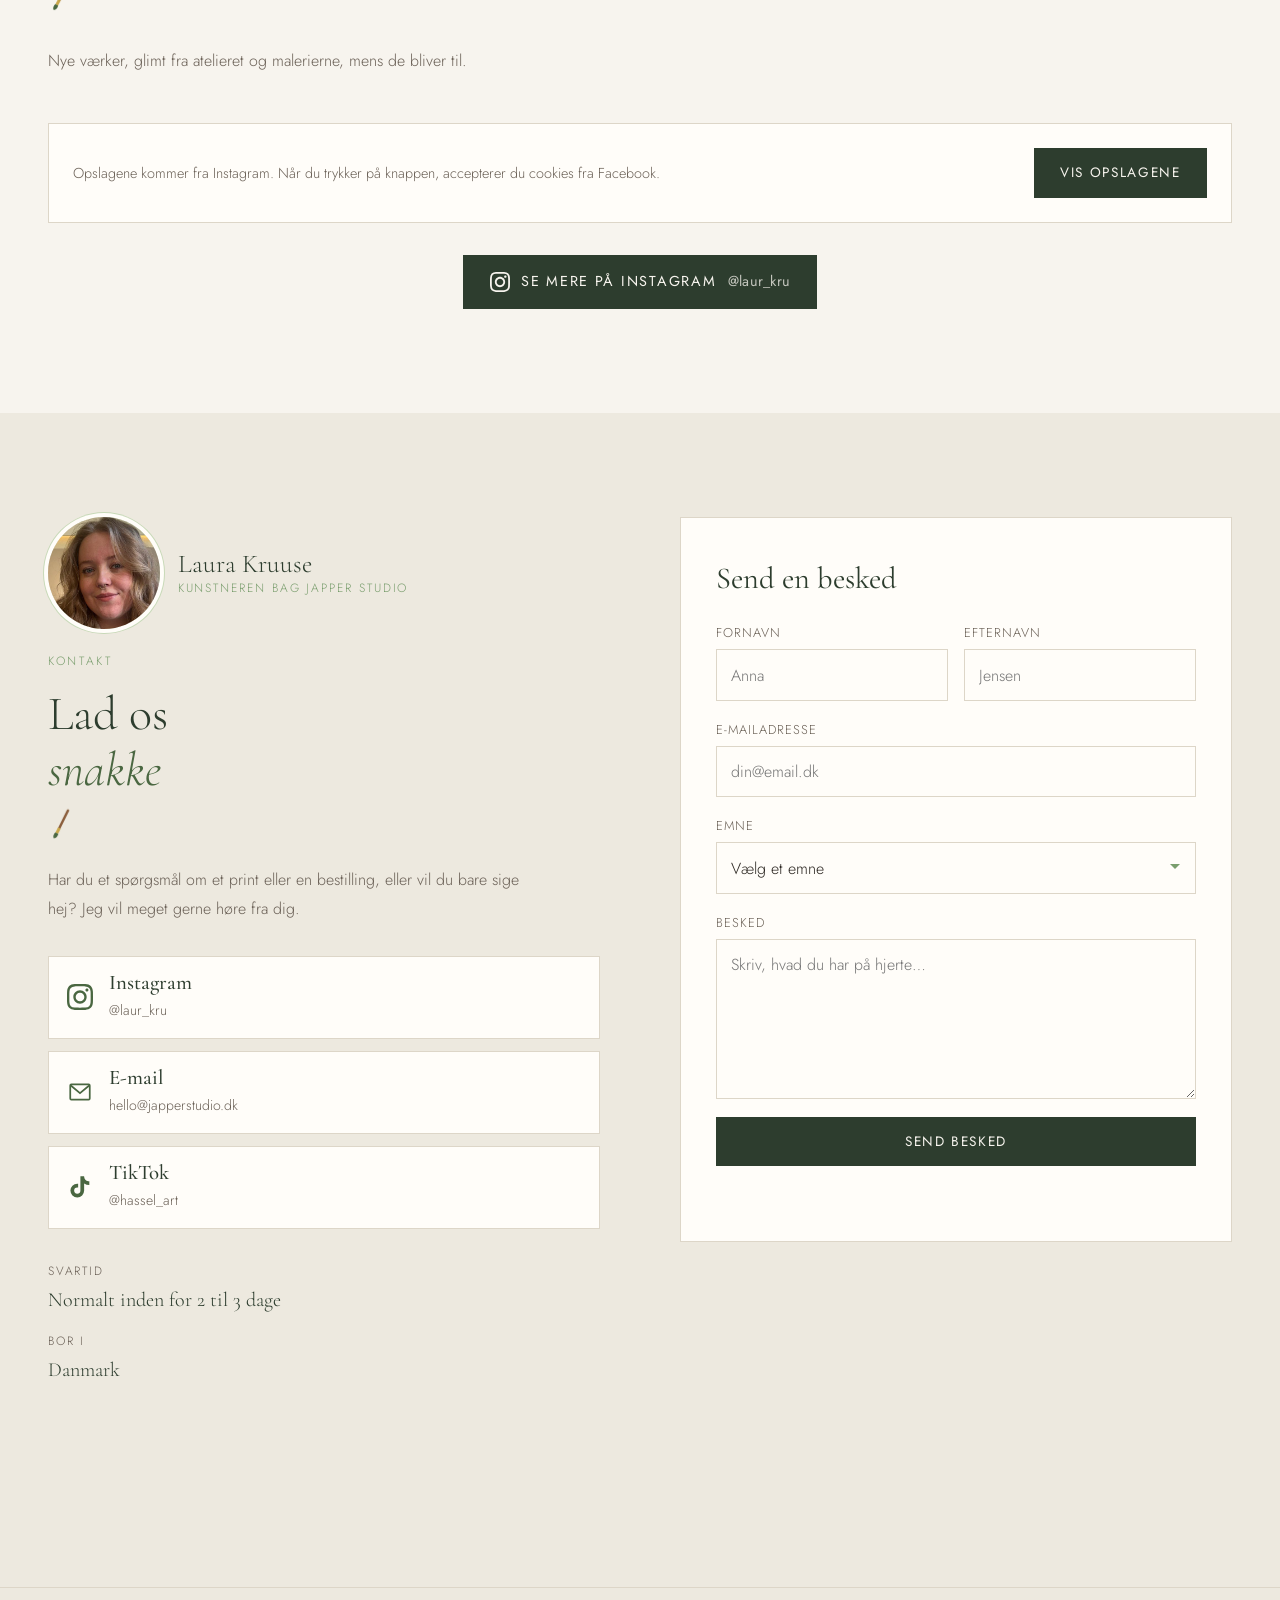
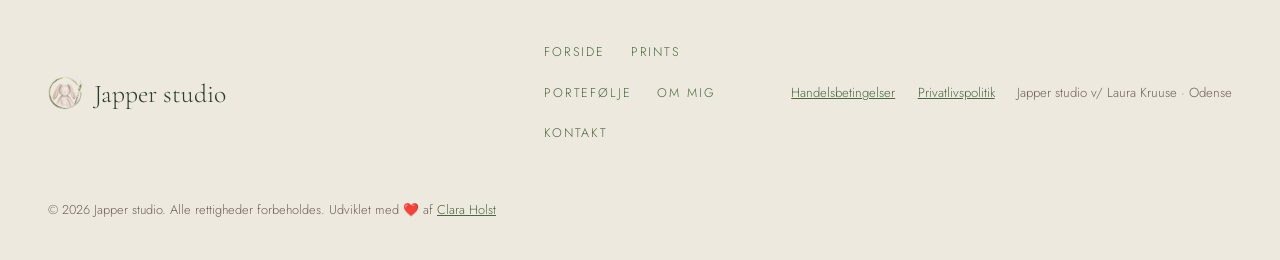
==== commit 8f6de6e1: "lol hest" ====
--- a/index.html
+++ b/index.html
@@ -6,7 +6,7 @@
   <meta name="color-scheme" content="light only">
   <meta name="theme-color" content="#f7f4ee">
   <title>Japper studio | Malerier og prints</title>
-  <meta name="description" content="Japper studio: malerier af Laura Kruuse. Køb et signeret og nummereret print i 50 × 70 cm.">
+  <meta name="description" content="Japper studio: naturinspirerede malerier af Laura Kruuse med tørrede blomster og bladguld. Køb et signeret og nummereret print i 50 × 70 cm.">
   <!-- Preview when the link is shared (Facebook, Messenger, Instagram DMs, LinkedIn, SMS). Images: images/og/ -->
   <meta property="og:type" content="website">
   <meta property="og:site_name" content="Japper studio">
@@ -25,7 +25,7 @@
   <link rel="icon" type="image/png" sizes="32x32" href="images/general/favicon-32.png">
   <link rel="icon" type="image/png" sizes="192x192" href="images/general/favicon-192.png">
   <link rel="apple-touch-icon" href="images/general/apple-touch-icon.png">
-  <link rel="stylesheet" href="css/style.css?v=20261126">
+  <link rel="stylesheet" href="css/style.css?v=20261126l">
   <script>
     // Parts that used to be on the front page now have their own page: send old links there
     (() => {
@@ -67,14 +67,18 @@
         <h1 class="hero-logo-h">
           <!-- WebP (about 85 % smaller); the PNG is only for very old browsers -->
           <picture>
-            <source type="image/webp" srcset="images/general/japper-logo-hero-560.webp 560w, images/general/japper-logo-hero-1040.webp 1040w" sizes="(min-width: 900px) 360px, 240px">
-            <img class="hero-logo" src="images/general/japper-logo-hero-1040.png" srcset="images/general/japper-logo-hero-560.png 560w, images/general/japper-logo-hero-1040.png 1040w" sizes="(min-width: 900px) 360px, 240px" width="1040" height="1184" alt="Japper studio" fetchpriority="high">
+            <source type="image/webp" srcset="images/general/japper-logo-hero-560.webp 560w, images/general/japper-logo-hero-1040.webp 1040w" sizes="(min-width: 900px) 300px, 225px">
+            <img class="hero-logo" src="images/general/japper-logo-hero-1040.png" srcset="images/general/japper-logo-hero-560.png 560w, images/general/japper-logo-hero-1040.png 1040w" sizes="(min-width: 900px) 300px, 225px" width="1040" height="1184" alt="Japper studio" fetchpriority="high">
           </picture>
         </h1>
-        <div class="hero-actions">
-          <a class="btn light" href="prints.html" data-i18n="home.ctaPrints">Køb et print</a>
-          <a class="btn line" href="auction.html" data-auction data-i18n="home.ctaAuction">Se auktionen</a>
-          <a class="btn line" href="museum.html" data-i18n="home.ctaMuseum">Se porteføljen</a>
+        <!-- The two lines of text are exactly as wide as the buttons under them (see .hero-cta in style.css) -->
+        <div class="hero-cta">
+          <p class="hero-tagline" data-i18n-html="home.tagline">Malerier med tørrede blomster og bladguld,<br>solgt som signerede og nummererede prints.</p>
+          <div class="hero-actions">
+            <a class="btn light" href="prints.html" data-i18n="home.ctaPrints">Køb et print</a>
+            <a class="btn line" href="auction.html" data-auction data-i18n="home.ctaAuction">Se auktionen</a>
+            <a class="btn line" href="museum.html" data-i18n="home.ctaMuseum">Se porteføljen</a>
+          </div>
         </div>
       </div>
       <!-- Right: photo of Laura in a frame: a sage square behind, and a glittering gold square outline (both drift slowly).
@@ -246,7 +250,7 @@
 </footer>
 
 <script src="js/config.js?v=20261125"></script>
-<script src="js/i18n.js?v=20261125c"></script>
+<script src="js/i18n.js?v=20261126c"></script>
 <script src="js/site.js?v=20261124g"></script>
 <script>
 let auctions = [];
--- a/css/style.css
+++ b/css/style.css
@@ -709,7 +709,7 @@
 :root { --gold: #c49a3c; --gold-light: #ecd28c; }
 .hero-content {
   display: grid; justify-items: center; text-align: center; gap: 0;
-  padding-top: calc(var(--nav-h) + env(safe-area-inset-top, 0px) + 1.5rem);
+  padding-top: calc(var(--nav-h) + env(safe-area-inset-top, 0px) + 0.5rem);
   padding-bottom: calc(3rem + env(safe-area-inset-bottom, 0px));
 }
 .hero-text { display: flex; flex-direction: column; align-items: center; }
@@ -718,13 +718,21 @@
 .hero-logo-h { position: relative; margin: 0.6rem 0 0; line-height: 0; }
 /* a soft sage glow behind the logo */
 .hero-logo-h::before { content: ""; position: absolute; inset: -18%; z-index: -1; border-radius: 50%; background: radial-gradient(closest-side, rgba(200, 217, 184, 0.55), rgba(200, 217, 184, 0)); }
-.hero-logo { display: block; width: clamp(200px, 62vw, 260px); height: auto; filter: drop-shadow(0 10px 22px rgba(120, 100, 60, 0.14)); animation: fadeUp 0.8s 0.1s both; }
+.hero-logo { display: block; width: clamp(180px, 54vw, 225px); height: auto; filter: drop-shadow(0 10px 22px rgba(120, 100, 60, 0.14)); animation: fadeUp 0.8s 0.1s both; }
 .hero-actions { justify-content: center; }
-@media (max-width: 479px) { .hero-actions { width: min(100%, 340px); } }
+/* Two lines saying what the shop sells, about as wide as the buttons (normal word spacing; the font size does it).
+   .hero-cta shrinks to the buttons' width,
+   and the text (width 0, min-width 100%) adds nothing to that width but fills it */
+.hero-cta { display: grid; width: fit-content; max-width: 100%; margin-top: 1.3rem; }
+.hero-tagline { width: 0; min-width: 100%; margin: 0; white-space: nowrap; font-size: clamp(0.9rem, 4.1vw, 1rem); font-weight: 400; line-height: 1.65; letter-spacing: 0.01em; color: var(--green-dark);
+  animation: fadeUp 0.8s 0.3s both; }
+.hero-cta .hero-actions { margin-top: 1.4rem; }
+@media (max-width: 479px) { .hero-cta { width: min(100%, 340px); } .hero-cta .hero-actions { width: 100%; } }
+@media (min-width: 480px) { .hero-tagline { font-size: 1.1rem; } }   /* sized so the lines are about as wide as the buttons */
 
 /* The frame: a sage square offset behind the photo (down and left), a thin gold square outline offset the other way
    (up and right), both drifting slowly */
-.hero-frame { position: relative; isolation: isolate; margin: 3rem auto 2.5rem; width: min(74vw, 320px); aspect-ratio: 5 / 6; }
+.hero-frame { position: relative; isolation: isolate; margin: 3rem auto 2.5rem; width: min(74vw, 320px); aspect-ratio: 1 / 1; }
 .hero-frame::after {   /* sage square */
   content: ""; position: absolute; inset: 18px 18px -18px -18px; z-index: -2;
   background: linear-gradient(150deg, rgba(200, 217, 184, 0.75), rgba(122, 158, 110, 0.35));
@@ -774,7 +782,7 @@
   .hero-content {
     --ph-top: calc(var(--nav-h) + env(safe-area-inset-top, 0px) + 2rem);
     --ph-bottom: calc(3.5rem + env(safe-area-inset-bottom, 0px));
-    min-height: 100svh; justify-items: start; align-content: center; text-align: left;
+    min-height: calc(100svh - 3.5rem); justify-items: start; align-content: center; text-align: left;
     padding-top: var(--ph-top); padding-bottom: var(--ph-bottom);
   }
   .hero-text { align-items: flex-start; max-width: calc(var(--photo-left, 50%) - 3rem); }
@@ -789,13 +797,14 @@
   }
   /* Height: the photo starts a little below the menu, and the bottom of the sage square (--decor-b) ends exactly
      level with the bottom of the buttons, which sit at the bottom of the section */
-  .hero-content { --ph-top: calc(var(--nav-h) + env(safe-area-inset-top, 0px) + 5rem); align-content: end; }
+  .hero-content { --ph-top: calc(var(--nav-h) + env(safe-area-inset-top, 0px) + 3rem); align-content: end; }
+  .hero { min-height: 0; }   /* the section is 3.5rem less than a screen tall, so everything sits closer to the menu */
   .hero-frame { --decor-b: 26px; bottom: calc(var(--ph-bottom) + var(--decor-b)); }
   .hero-frame::after { inset: 26px 26px calc(-1 * var(--decor-b)) calc(-1 * var(--decor-l)); }
   .hero-gold { inset: -18px calc(-1 * var(--decor-r)) 18px 18px; }
 }
 @media (min-width: 900px) {
-  .hero-logo { width: clamp(280px, 26vw, 360px); }
+  .hero-logo { width: clamp(240px, 22vw, 300px); }
 }
 
 /* Japper studio logo in the footer */
